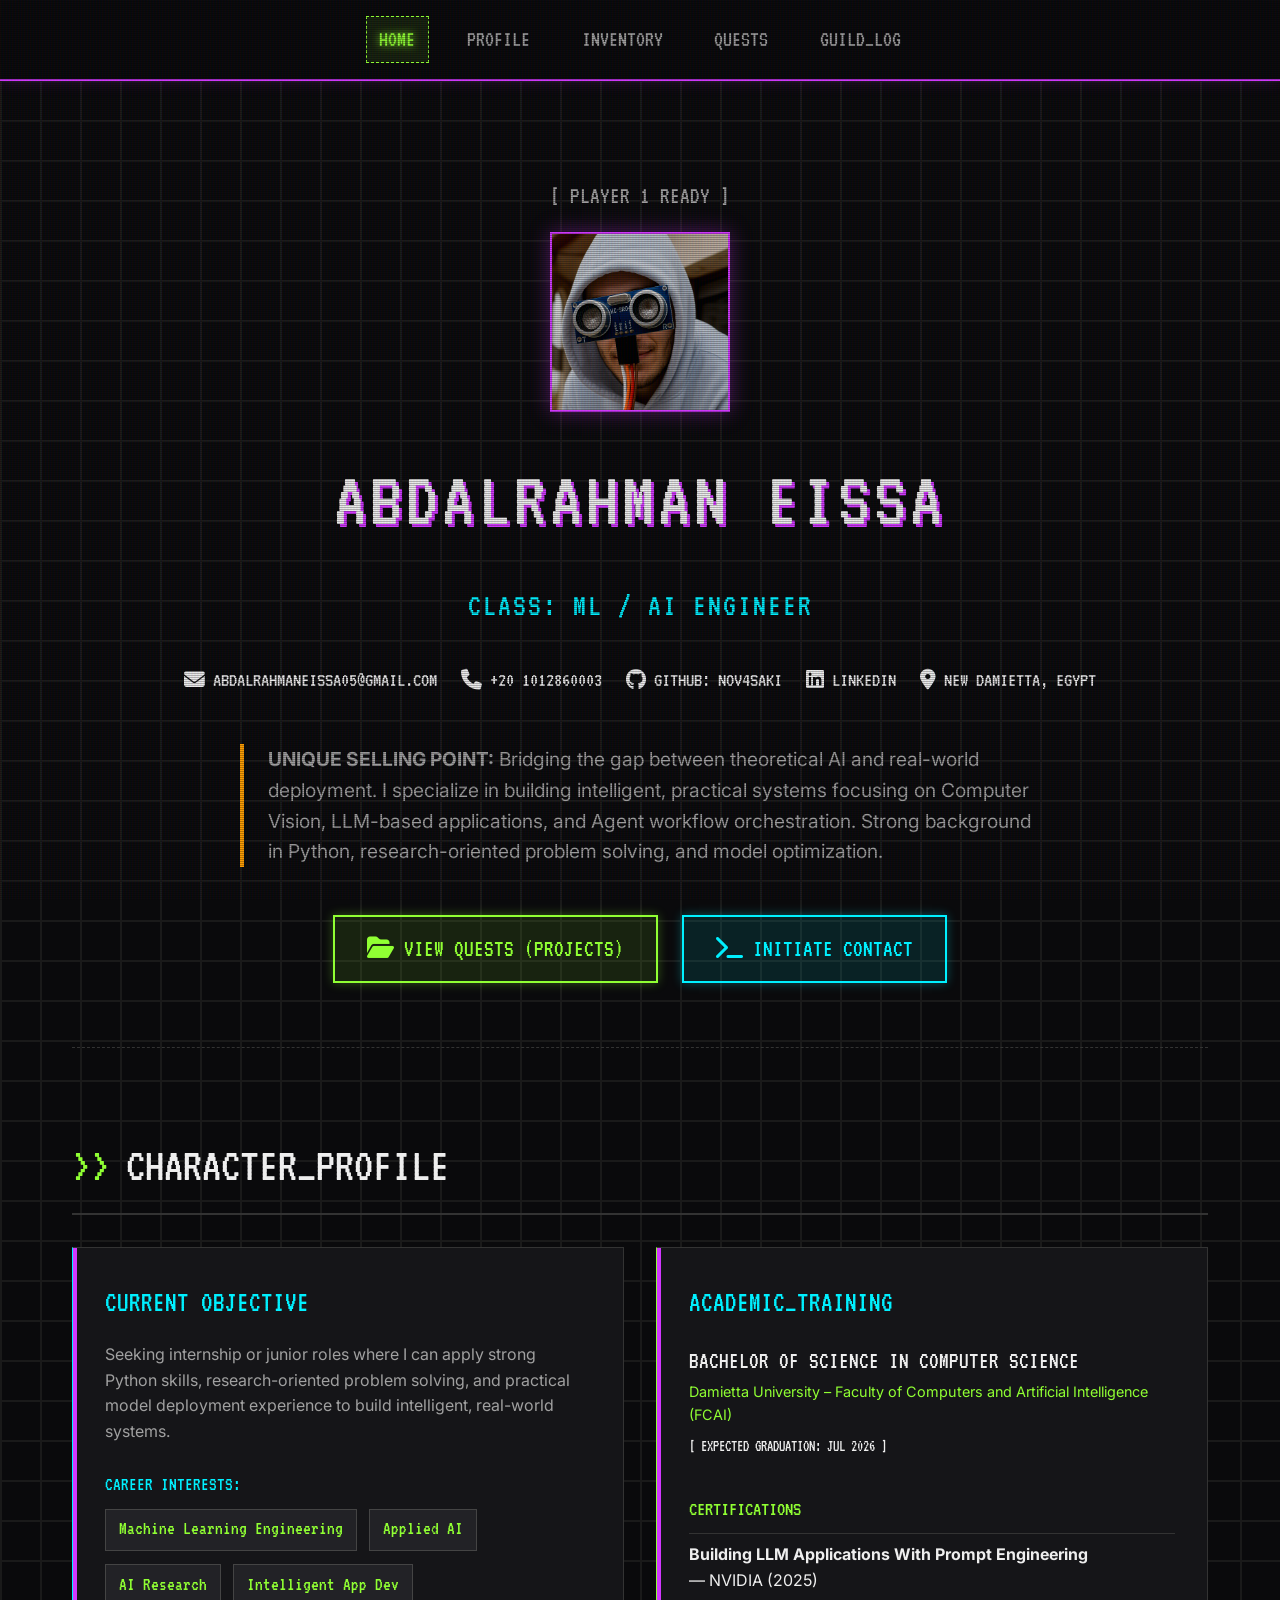
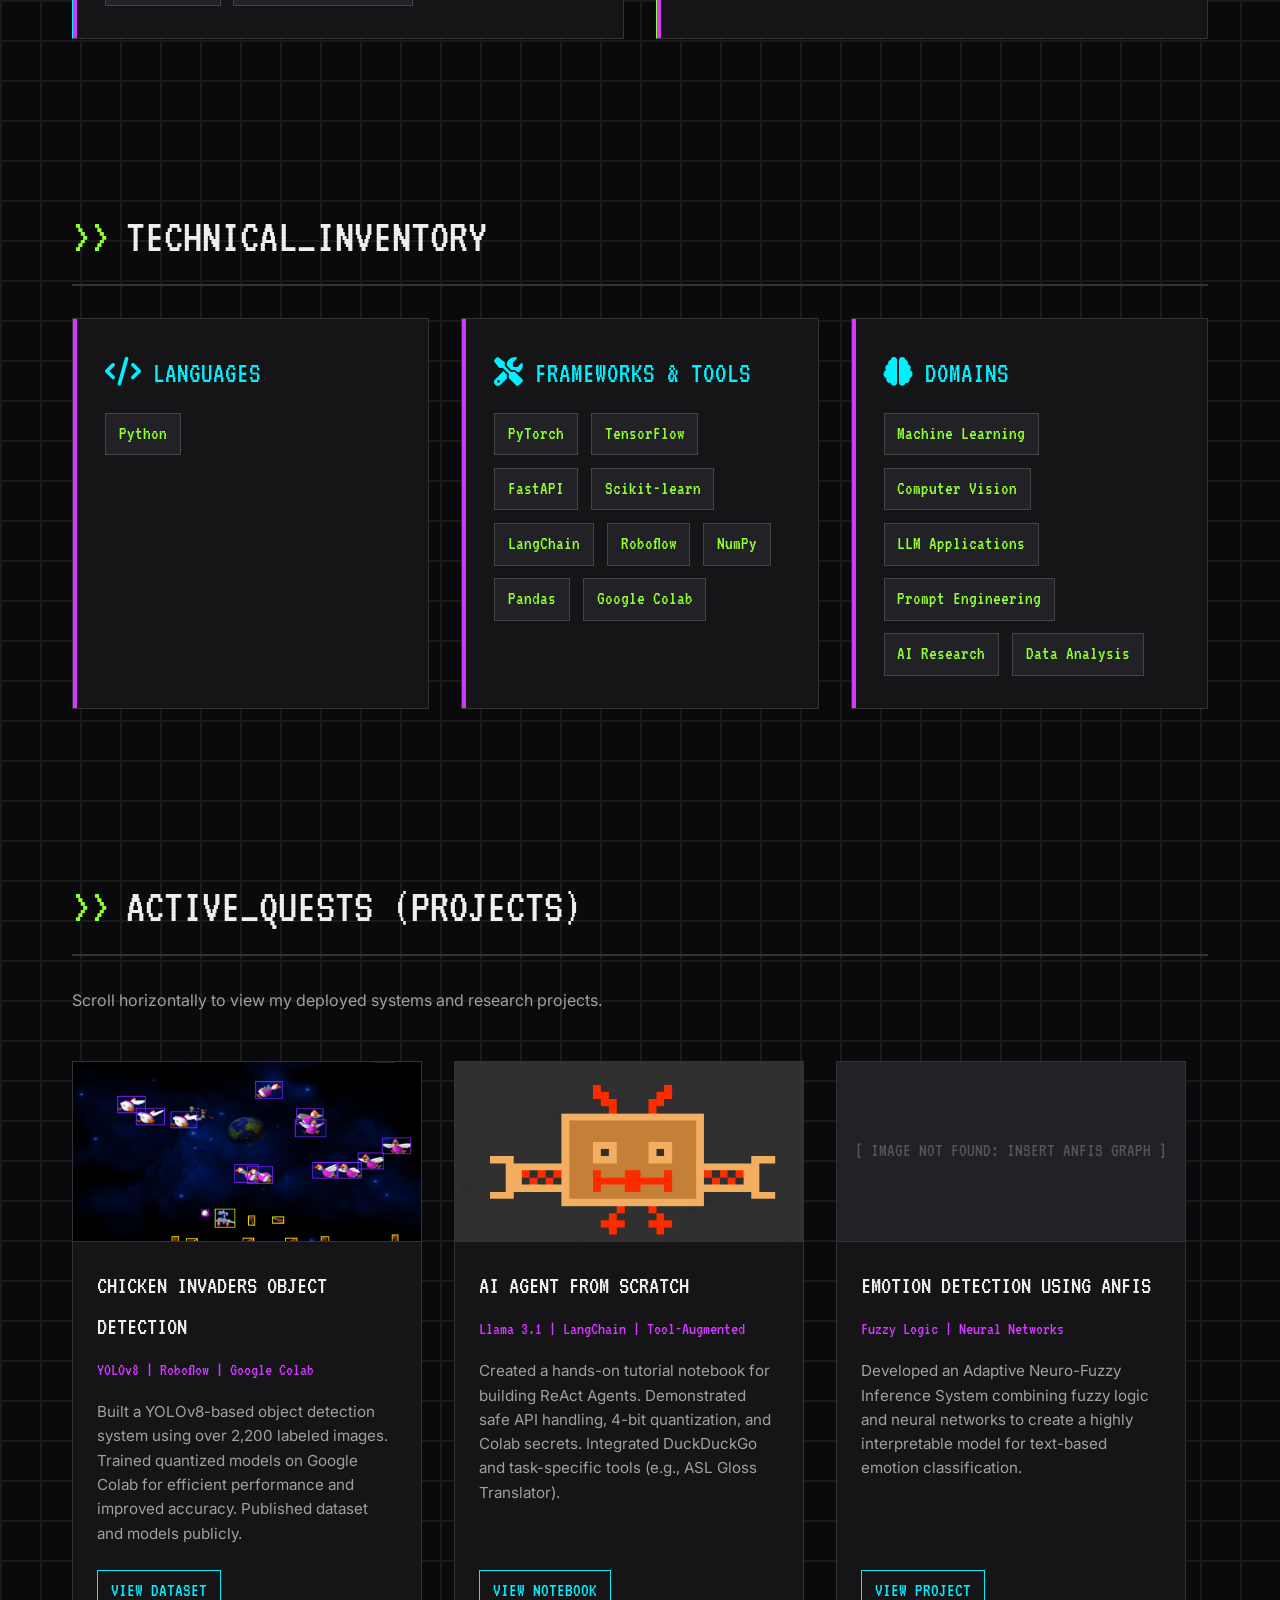
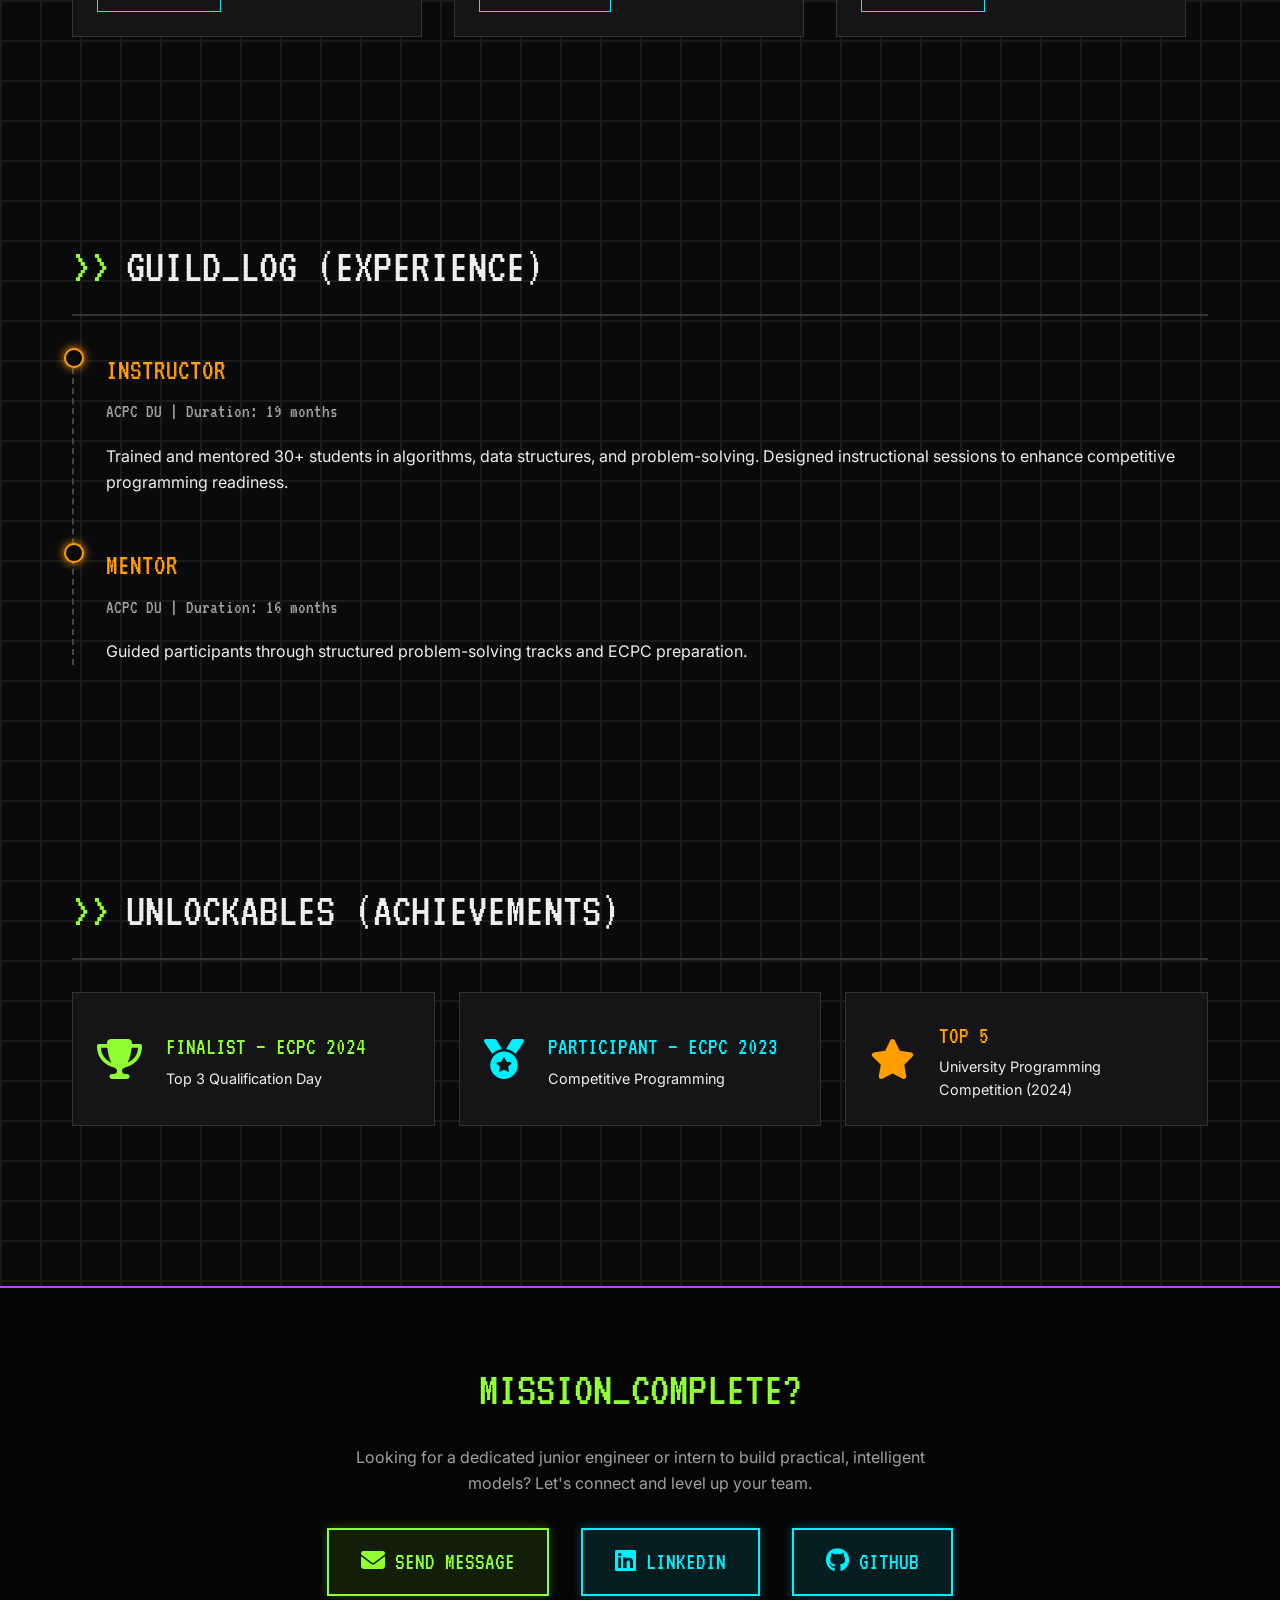
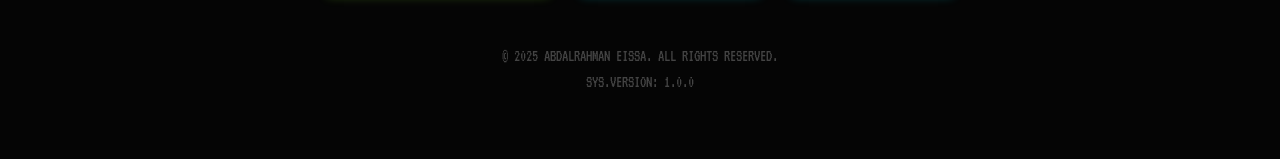
==== index.html @ 0a345dcb "Update index.html" ====
<!DOCTYPE html>
<html lang="en">
<head>
    <meta charset="UTF-8">
    <meta name="viewport" content="width=device-width, initial-scale=1.0">
    <title>Abdalrahman Eissa | AI/ML Portfolio</title>
    
    <!-- Fonts: VT323 for the retro game vibe, Inter for readable body text -->
    <link href="https://fonts.googleapis.com/css2?family=VT323&family=Inter:wght@300;400;600&display=swap" rel="stylesheet">
    <link rel="stylesheet" href="https://cdnjs.cloudflare.com/ajax/libs/font-awesome/6.4.0/css/all.min.css">
    
    <style>
        :root {
            /* Game Theme Colors */
            --bg-color: #0a0a0c;
            --grid-color: #1a1a1a;
            --surface: #151518;
            --surface-light: #222226;
            
            --neon-green: #90FF33;
            --neon-purple: #D238FF;
            --neon-cyan: #00F0FF;
            --neon-orange: #FF9E00;
            --text-main: #EEEEEE;
            --text-muted: #A0A0A0;
            
            --border-glow: 0 0 10px rgba(144, 255, 51, 0.3);
            --border-glow-hover: 0 0 20px rgba(144, 255, 51, 0.6);
            --font-game: 'VT323', monospace;
            --font-body: 'Inter', sans-serif;
        }

        * {
            margin: 0;
            padding: 0;
            box-sizing: border-box;
        }

        body {
            background-color: var(--bg-color);
            background-image:
                linear-gradient(var(--grid-color) 2px, transparent 2px),
                linear-gradient(90deg, var(--grid-color) 2px, transparent 2px);
            background-size: 40px 40px;
            color: var(--text-main);
            font-family: var(--font-body);
            line-height: 1.6;
            overflow-x: hidden;
        }

        /* CRT Scanline overlay */
        body::after {
            content: " ";
            display: block;
            position: fixed;
            top: 0;
            left: 0;
            bottom: 0;
            right: 0;
            background: linear-gradient(rgba(18, 16, 16, 0) 50%, rgba(0, 0, 0, 0.25) 50%), linear-gradient(90deg, rgba(255, 0, 0, 0.06), rgba(0, 255, 0, 0.02), rgba(0, 0, 255, 0.06));
            z-index: 999;
            background-size: 100% 2px, 3px 100%;
            pointer-events: none;
        }

        ::selection {
            background: var(--neon-purple);
            color: #fff;
        }
        
        .pixel-art {
          width: 400px; /* Set this to whatever size you want */
          height: auto;
          
          /* This is the magic line that stops it from blurring! */
          image-rendering: pixelated; 
        }
        
        .container {
            max-width: 1200px;
            margin: 0 auto;
            padding: 2rem;
            position: relative;
            z-index: 10;
        }

        /* Typography */
        h1, h2, h3, h4, .game-font {
            font-family: var(--font-game);
            text-transform: uppercase;
            font-weight: normal;
        }

        .text-green { color: var(--neon-green); }
        .text-purple { color: var(--neon-purple); }
        .text-cyan { color: var(--neon-cyan); }
        .text-orange { color: var(--neon-orange); }

        /* Navigation */
        .nav {
            background: rgba(10, 10, 12, 0.95);
            backdrop-filter: blur(10px);
            padding: 1rem 0;
            position: sticky;
            top: 0;
            z-index: 100;
            border-bottom: 2px solid var(--neon-purple);
            box-shadow: 0 0 15px rgba(210, 56, 255, 0.2);
        }

        .nav-content {
            display: flex;
            justify-content: center;
            flex-wrap: wrap;
            gap: 1.5rem;
            max-width: 1200px;
            margin: 0 auto;
            padding: 0 1rem;
        }

        .nav-link {
            font-family: var(--font-game);
            text-decoration: none;
            color: var(--text-muted);
            font-size: 1.4rem;
            padding: 0.3rem 0.8rem;
            border: 1px solid transparent;
            transition: all 0.3s ease;
        }

        .nav-link:hover, .nav-link.active {
            color: var(--neon-green);
            border: 1px dashed var(--neon-green);
            background: rgba(144, 255, 51, 0.1);
            text-shadow: 0 0 8px var(--neon-green);
        }

        /* Buttons & CTAs */
        .btn-cta {
            display: inline-block;
            font-family: var(--font-game);
            font-size: 1.5rem;
            text-decoration: none;
            padding: 0.8rem 2rem;
            background: rgba(0, 240, 255, 0.1);
            color: var(--neon-cyan);
            border: 2px solid var(--neon-cyan);
            box-shadow: 0 0 10px rgba(0, 240, 255, 0.3);
            transition: all 0.3s ease;
            cursor: pointer;
            text-transform: uppercase;
        }

        .btn-cta:hover {
            background: var(--neon-cyan);
            color: var(--bg-color);
            box-shadow: 0 0 20px var(--neon-cyan);
            transform: translateY(-2px);
        }

        .btn-cta.primary {
            background: rgba(144, 255, 51, 0.1);
            color: var(--neon-green);
            border-color: var(--neon-green);
            box-shadow: 0 0 10px rgba(144, 255, 51, 0.3);
        }

        .btn-cta.primary:hover {
            background: var(--neon-green);
            color: var(--bg-color);
            box-shadow: 0 0 20px var(--neon-green);
        }

        /* Hero Section */
        .hero {
            padding: 4rem 2rem 4rem;
            text-align: center;
            border-bottom: 1px dashed #333;
        }

        /* Avatar Container */
        .hero-avatar {
            width: 180px;
            height: 180px;
            margin: 0 auto 1.5rem;
            border: 2px solid var(--neon-purple);
            box-shadow: 0 0 20px rgba(210, 56, 255, 0.4);
            position: relative;
            background: var(--surface-light);
            display: flex;
            align-items: center;
            justify-content: center;
            overflow: hidden;
        }

        /* Scanning line effect over avatar */
        .hero-avatar::after {
            content: '';
            position: absolute;
            top: -50%; left: 0; right: 0; bottom: 0;
            background: linear-gradient(to bottom, rgba(210,56,255,0) 0%, rgba(210,56,255,0.4) 50%, rgba(210,56,255,0) 100%);
            height: 20%;
            animation: scanline 3s linear infinite;
            z-index: 3;
            pointer-events: none;
        }

        @keyframes scanline {
            0% { top: -20%; }
            100% { top: 120%; }
        }

        /* Put this class on the <img> tag inside the placeholder */
        .hero-avatar img {
            width: 100%;
            height: 140%;
            object-fit: cover;
            position: absolute;
            top: 0; left: 0;
            z-index: 2;
            filter: contrast(1.1) brightness(0.9); /* slight game aesthetic filter */
        }

        .avatar-placeholder {
            font-size: 4rem;
            color: var(--neon-purple);
            animation: pulse-avatar 2s infinite alternate;
            z-index: 1;
        }

        @keyframes pulse-avatar {
            0% { opacity: 0.3; transform: scale(0.95); }
            100% { opacity: 0.8; transform: scale(1.05); }
        }

        .hero-title {
            font-size: 5rem;
            letter-spacing: 4px;
            color: var(--text-main);
            text-shadow: 3px 3px 0px var(--neon-purple);
            margin-bottom: 1rem;
            animation: glitch 3s infinite alternate;
        }

        .hero-subtitle {
            font-size: 2rem;
            color: var(--neon-cyan);
            margin-bottom: 2rem;
            letter-spacing: 2px;
        }

        .hero-usp {
            max-width: 800px;
            margin: 0 auto 3rem;
            font-size: 1.2rem;
            color: var(--text-muted);
            border-left: 4px solid var(--neon-orange);
            padding-left: 1.5rem;
            text-align: left;
        }

        .contact-bar {
            display: flex;
            justify-content: center;
            flex-wrap: wrap;
            gap: 1.5rem;
            margin-bottom: 3rem;
        }

        .contact-link {
            font-family: var(--font-game);
            font-size: 1.3rem;
            color: var(--text-main);
            text-decoration: none;
            display: flex;
            align-items: center;
            gap: 0.5rem;
            transition: 0.3s;
        }

        .contact-link:hover {
            color: var(--neon-green);
            text-shadow: 0 0 8px var(--neon-green);
        }

        /* Sections and Scroll Animation */
        .section {
            padding: 5rem 0;
            opacity: 0;
            transform: translateY(30px);
            transition: all 0.6s ease;
        }

        .section.visible {
            opacity: 1;
            transform: translateY(0);
        }

        .section-header {
            font-size: 3rem;
            margin-bottom: 2rem;
            color: var(--text-main);
            border-bottom: 2px solid #333;
            padding-bottom: 0.5rem;
            display: flex;
            align-items: center;
            gap: 1rem;
        }

        .section-header::before {
            content: ">>";
            color: var(--neon-green);
        }

        /* Skills Grid */
        .skills-grid {
            display: grid;
            grid-template-columns: repeat(auto-fit, minmax(250px, 1fr));
            gap: 2rem;
        }

        .skill-card {
            background: var(--surface);
            border: 1px solid #333;
            padding: 2rem;
            transition: all 0.3s ease;
            position: relative;
            overflow: hidden;
        }

        .skill-card::before {
            content: '';
            position: absolute;
            top: 0; left: 0; width: 4px; height: 100%;
            background: var(--neon-purple);
            transition: 0.3s;
        }

        .skill-card:hover {
            border-color: var(--neon-purple);
            box-shadow: 0 0 15px rgba(210, 56, 255, 0.2);
            transform: translateY(-5px);
        }

        .skill-card:hover::before {
            width: 100%;
            opacity: 0.05;
        }

        .skill-title {
            font-size: 1.8rem;
            color: var(--neon-cyan);
            margin-bottom: 1rem;
        }

        .skill-tags {
            display: flex;
            flex-wrap: wrap;
            gap: 0.8rem;
        }

        .tag {
            font-family: var(--font-game);
            background: var(--surface-light);
            color: var(--neon-green);
            padding: 0.3rem 0.8rem;
            font-size: 1.2rem;
            border: 1px solid #444;
        }

        /* Projects Horizontal Scroll */
        .projects-wrapper {
            display: flex;
            gap: 2rem;
            overflow-x: auto;
            padding: 1rem 0 2rem;
            scroll-behavior: smooth;
            scrollbar-width: thin;
            scrollbar-color: var(--neon-cyan) var(--surface);
        }

        .projects-wrapper::-webkit-scrollbar { height: 8px; }
        .projects-wrapper::-webkit-scrollbar-track { background: var(--surface); }
        .projects-wrapper::-webkit-scrollbar-thumb { background: var(--neon-cyan); border-radius: 4px; }

        .project-card {
            flex: 0 0 350px;
            background: var(--surface);
            border: 1px solid #333;
            display: flex;
            flex-direction: column;
            transition: all 0.3s ease;
        }

        .project-card:hover {
            border-color: var(--neon-cyan);
            box-shadow: 0 0 15px rgba(0, 240, 255, 0.2);
            transform: translateY(-5px);
        }

        .project-image-placeholder {
            width: 100%;
            height: 180px;
            background: var(--surface-light);
            border-bottom: 1px solid #333;
            display: flex;
            align-items: center;
            justify-content: center;
            color: #555;
            font-family: var(--font-game);
            font-size: 1.2rem;
            position: relative;
            overflow: hidden;
        }
        
        .project-image-placeholder img {
            width: 100%;
            height: 100%;
            object-fit: cover;
            position: absolute;
            top: 0; left: 0;
        }

        .project-content {
            padding: 1.5rem;
            flex-grow: 1;
            display: flex;
            flex-direction: column;
        }

        .project-title {
            font-size: 1.6rem;
            color: var(--text-main);
            margin-bottom: 0.5rem;
        }

        .project-tech {
            font-family: var(--font-game);
            color: var(--neon-purple);
            font-size: 1.1rem;
            margin-bottom: 1rem;
        }

        .project-desc {
            font-size: 0.95rem;
            color: var(--text-muted);
            margin-bottom: 1.5rem;
            flex-grow: 1;
        }

        .project-links {
            display: flex;
            gap: 1rem;
            margin-top: auto;
        }

        .link-btn {
            font-family: var(--font-game);
            color: var(--neon-cyan);
            text-decoration: none;
            font-size: 1.2rem;
            border: 1px solid var(--neon-cyan);
            padding: 0.3rem 0.8rem;
            transition: 0.3s;
        }

        .link-btn:hover {
            background: var(--neon-cyan);
            color: var(--bg-color);
        }

        /* Timeline / Experience */
        .timeline {
            position: relative;
            padding-left: 2rem;
            border-left: 2px dashed #444;
        }

        .timeline-item {
            position: relative;
            margin-bottom: 3rem;
        }

        .timeline-item::before {
            content: '';
            position: absolute;
            left: -2.65rem;
            top: 0;
            width: 1rem;
            height: 1rem;
            background: var(--bg-color);
            border: 2px solid var(--neon-orange);
            border-radius: 50%;
            box-shadow: 0 0 10px var(--neon-orange);
        }

        .timeline-role {
            font-size: 1.8rem;
            color: var(--neon-orange);
            margin-bottom: 0.2rem;
        }

        .timeline-meta {
            font-family: var(--font-game);
            color: var(--text-muted);
            font-size: 1.2rem;
            margin-bottom: 1rem;
        }

        /* Achievements Grid */
        .achievements-grid {
            display: grid;
            grid-template-columns: repeat(auto-fit, minmax(280px, 1fr));
            gap: 1.5rem;
        }

        .achievement-card {
            background: var(--surface);
            border: 1px solid #333;
            padding: 1.5rem;
            display: flex;
            align-items: center;
            gap: 1.5rem;
            transition: 0.3s;
        }

        .achievement-card:hover {
            border-color: var(--neon-green);
            transform: scale(1.02);
        }

        .achiev-icon {
            font-size: 2.5rem;
            color: var(--neon-green);
        }

        /* Footer */
        footer {
            background: #050505;
            padding: 4rem 2rem;
            text-align: center;
            border-top: 2px solid var(--neon-purple);
            margin-top: 3rem;
        }

        .footer-ctas {
            display: flex;
            justify-content: center;
            gap: 2rem;
            margin-bottom: 3rem;
            flex-wrap: wrap;
        }

        /* Responsive */
        @media (max-width: 768px) {
            .hero-title { font-size: 3.5rem; }
            .hero-subtitle { font-size: 1.5rem; }
            .section-header { font-size: 2.2rem; }
            .projects-wrapper { padding-bottom: 1rem; }
            .project-card { flex: 0 0 300px; }
            .hero-avatar { width: 150px; height: 150px; }
        }

    </style>
</head>
<body>

    <!-- Sticky Navigation -->
    <nav class="nav">
        <div class="nav-content">
            <a href="#hero" class="nav-link">HOME</a>
            <a href="#about" class="nav-link">PROFILE</a>
            <a href="#skills" class="nav-link">INVENTORY</a>
            <a href="#projects" class="nav-link">QUESTS</a>
            <a href="#experience" class="nav-link">GUILD_LOG</a>
        </div>
    </nav>

    <!-- Main Container -->
    <main class="container">

        <!-- HERO SECTION -->
        <section id="hero" class="hero">
            
            <div class="game-font" style="color: var(--text-muted); font-size: 1.5rem; margin-bottom: 1rem;">
                [ PLAYER 1 READY ]
            </div>

            <!-- PERSONAL IMAGE / AVATAR PLACEHOLDER -->
            <div class="hero-avatar">
                <!-- IMPORTANT: Remove the comment tags below and add your personal image URL -->
                <!-- <img src="URL_TO_YOUR_IMAGE.jpg" alt="Abdalrahman Eissa Avatar"> -->
                
                <!-- This placeholder icon shows if no image is added -->
                <img src="./29e71912-2f09-4bc4-8f96-d08a08584a37.png" alt="Abdalrahman Eissa Avatar">
            </div>

            <h1 class="hero-title">ABDALRAHMAN EISSA</h1>
            <h2 class="hero-subtitle text-cyan">CLASS: ML / AI ENGINEER</h2>
            
            <div class="contact-bar">
                <a href="mailto:abdalrahmaneissa05@gmail.com" class="contact-link">
                    <i class="fas fa-envelope"></i> ABDALRAHMANEISSA05@GMAIL.COM
                </a>
                <a href="tel:+201012860003" class="contact-link">
                    <i class="fas fa-phone"></i> +20 1012860003
                </a>
                <a href="https://github.com/Nov4Saki" target="_blank" class="contact-link">
                    <i class="fab fa-github"></i> GITHUB: NOV4SAKI
                </a>
                <a href="https://linkedin.com/in/abd-alrahman-eissa" target="_blank" class="contact-link">
                    <i class="fab fa-linkedin"></i> LINKEDIN
                </a>
                <span class="contact-link"><i class="fas fa-map-marker-alt"></i> NEW DAMIETTA, EGYPT</span>
            </div>

            <div class="hero-usp">
                <p><strong>UNIQUE SELLING POINT:</strong> Bridging the gap between theoretical AI and real-world deployment. I specialize in building intelligent, practical systems focusing on Computer Vision, LLM-based applications, and Agent workflow orchestration. Strong background in Python, research-oriented problem solving, and model optimization.</p>
            </div>

            <div style="display: flex; justify-content: center; gap: 1.5rem; flex-wrap: wrap;">
                <a href="#projects" class="btn-cta primary"><i class="fas fa-folder-open"></i> VIEW QUESTS (PROJECTS)</a>
                <a href="mailto:abdalrahmaneissa05@gmail.com" class="btn-cta"><i class="fas fa-terminal"></i> INITIATE CONTACT</a>
            </div>
        </section>

        <!-- PROFILE / EDUCATION -->
        <section id="about" class="section">
            <h2 class="section-header">CHARACTER_PROFILE</h2>
            <div style="display: grid; grid-template-columns: repeat(auto-fit, minmax(300px, 1fr)); gap: 2rem;">
                
                <div class="skill-card" style="border-left-color: var(--neon-cyan);">
                    <h3 class="skill-title text-cyan">CURRENT OBJECTIVE</h3>
                    <p style="color: var(--text-muted);">Seeking internship or junior roles where I can apply strong Python skills, research-oriented problem solving, and practical model deployment experience to build intelligent, real-world systems.</p>
                    <br>
                    <h4 class="game-font text-cyan" style="font-size: 1.2rem; margin-bottom: 0.5rem;">CAREER INTERESTS:</h4>
                    <div class="skill-tags">
                        <span class="tag">Machine Learning Engineering</span>
                        <span class="tag">Applied AI</span>
                        <span class="tag">AI Research</span>
                        <span class="tag">Intelligent App Dev</span>
                    </div>
                </div>

                <div class="skill-card" style="border-left-color: var(--neon-green);">
                    <h3 class="skill-title text-green">ACADEMIC_TRAINING</h3>
                    <div style="margin-bottom: 1rem;">
                        <h4 class="game-font" style="font-size: 1.5rem;">BACHELOR OF SCIENCE IN COMPUTER SCIENCE</h4>
                        <p class="text-green" style="font-size: 0.9rem;">Damietta University – Faculty of Computers and Artificial Intelligence (FCAI)</p>
                        <p class="game-font text-muted" style="margin-top: 0.5rem;">[ EXPECTED GRADUATION: JUL 2026 ]</p>
                    </div>
                    <div style="margin-top: 2rem;">
                        <h4 class="game-font text-green" style="font-size: 1.3rem; border-bottom: 1px solid #333; padding-bottom: 0.5rem;">CERTIFICATIONS</h4>
                        <p style="margin-top: 0.5rem;"><strong>Building LLM Applications With Prompt Engineering</strong> <br> <span class="text-muted">— NVIDIA (2025)</span></p>
                    </div>
                </div>

            </div>
        </section>

        <!-- SKILLS / INVENTORY -->
        <section id="skills" class="section">
            <h2 class="section-header">TECHNICAL_INVENTORY</h2>
            <div class="skills-grid">
                
                <div class="skill-card">
                    <h3 class="skill-title"><i class="fas fa-code"></i> LANGUAGES</h3>
                    <div class="skill-tags">
                        <span class="tag">Python</span>
                    </div>
                </div>

                <div class="skill-card">
                    <h3 class="skill-title"><i class="fas fa-tools"></i> FRAMEWORKS & TOOLS</h3>
                    <div class="skill-tags">
                        <span class="tag">PyTorch</span>
                        <span class="tag">TensorFlow</span>
                        <span class="tag">FastAPI</span>
                        <span class="tag">Scikit-learn</span>
                        <span class="tag">LangChain</span>
                        <span class="tag">Roboflow</span>
                        <span class="tag">NumPy</span>
                        <span class="tag">Pandas</span>
                        <span class="tag">Google Colab</span>
                    </div>
                </div>

                <div class="skill-card">
                    <h3 class="skill-title"><i class="fas fa-brain"></i> DOMAINS</h3>
                    <div class="skill-tags">
                        <span class="tag">Machine Learning</span>
                        <span class="tag">Computer Vision</span>
                        <span class="tag">LLM Applications</span>
                        <span class="tag">Prompt Engineering</span>
                        <span class="tag">AI Research</span>
                        <span class="tag">Data Analysis</span>
                    </div>
                </div>

            </div>
        </section>

        <!-- PROJECTS / QUESTS -->
        <section id="projects" class="section">
            <h2 class="section-header">ACTIVE_QUESTS (PROJECTS)</h2>
            <p style="color: var(--text-muted); margin-bottom: 2rem;">Scroll horizontally to view my deployed systems and research projects.</p>
            
            <div class="projects-wrapper">
                
                <!-- Project 1 -->
                <div class="project-card">
                    <div class="project-image-placeholder">
                        <!-- REPLACE SRC WITH YOUR IMAGE URL -->
                        <!-- <img src="your-image-url.jpg" alt="Chicken Invaders Object Detection"> -->
                        <img src="./Chicken-invaders.png" alt="Chicken Invaders Object Detection">
                    </div>
                    <div class="project-content">
                        <h3 class="project-title game-font">Chicken Invaders Object Detection</h3>
                        <div class="project-tech">YOLOv8 | Roboflow | Google Colab</div>
                        <p class="project-desc">Built a YOLOv8-based object detection system using over 2,200 labeled images. Trained quantized models on Google Colab for efficient performance and improved accuracy. Published dataset and models publicly.</p>
                        <div class="project-links">
                            <a href="https://app.roboflow.com/chicken-invaders-labeling/chicken-invasion-detection" target="_blank" class="link-btn">VIEW DATASET</a>
                        </div>
                    </div>
                </div>

                <!-- Project 2 -->
                <div class="project-card">
                    <div class="project-image-placeholder">
                        <!-- REPLACE SRC WITH YOUR IMAGE URL -->
                        <!-- <img src="your-image-url.jpg" alt="AI Agent from Scratch"> -->
                        <img src="./chicken_assistant.png"  alt="AI Agent from Scratch">
                    </div>
                    <div class="project-content">
                        <h3 class="project-title game-font">AI Agent from Scratch</h3>
                        <div class="project-tech">Llama 3.1 | LangChain | Tool-Augmented</div>
                        <p class="project-desc">Created a hands-on tutorial notebook for building ReAct Agents. Demonstrated safe API handling, 4-bit quantization, and Colab secrets. Integrated DuckDuckGo and task-specific tools (e.g., ASL Gloss Translator).</p>
                        <div class="project-links">
                            <a href="https://colab.research.google.com/drive/1qTTPRWybfoN1lU9_U35tQP5B2lBgAMJT?usp=sharing" target="_blank" class="link-btn">VIEW NOTEBOOK</a>
                        </div>
                    </div>
                </div>

                <!-- Project 3 -->
                <div class="project-card">
                    <div class="project-image-placeholder">
                        <!-- REPLACE SRC WITH YOUR IMAGE URL -->
                        <!-- <img src="your-image-url.jpg" alt="Emotion Detection ANFIS"> -->
                        [ IMAGE NOT FOUND: INSERT ANFIS GRAPH ]
                    </div>
                    <div class="project-content">
                        <h3 class="project-title game-font">Emotion Detection using ANFIS</h3>
                        <div class="project-tech">Fuzzy Logic | Neural Networks</div>
                        <p class="project-desc">Developed an Adaptive Neuro-Fuzzy Inference System combining fuzzy logic and neural networks to create a highly interpretable model for text-based emotion classification.</p>
                        <div class="project-links">
                            <a href="https://colab.research.google.com/drive/1G8EnFBmLXAJz-m7pX_UKDiKAi9mp-SN0?usp=sharing" class="link-btn">VIEW PROJECT</a>
                        </div>
                    </div>
                </div>

                <!-- Project 4 -->
                <div class="project-card">
                    <div class="project-image-placeholder">
                        <!-- REPLACE SRC WITH YOUR IMAGE URL -->
                        <!-- <img src="your-image-url.jpg" alt="Earthquake Significance Analysis"> -->
                        [ Project Not Out Yet ]
                    </div>
                    <div class="project-content">
                        <h3 class="project-title game-font">Earthquake Significance Analysis</h3>
                        <div class="project-tech">Scikit-learn | Pandas | Kaggle</div>
                        <p class="project-desc">Performed data analysis and predictive modeling on Kaggle datasets to identify key seismic patterns and accurately predict earthquake significance.</p>
                        <div class="project-links">
                            <a href="#" target="_blank" class="link-btn">VIEW ON KAGGLE</a>
                        </div>
                    </div>
                </div>

            </div>
        </section>

        <!-- EXPERIENCE -->
        <section id="experience" class="section">
            <h2 class="section-header">GUILD_LOG (EXPERIENCE)</h2>
            <div class="timeline">
                
                <div class="timeline-item">
                    <h3 class="timeline-role game-font">Instructor</h3>
                    <div class="timeline-meta">ACPC DU | Duration: 19 months</div>
                    <p>Trained and mentored 30+ students in algorithms, data structures, and problem-solving. Designed instructional sessions to enhance competitive programming readiness.</p>
                </div>

                <div class="timeline-item">
                    <h3 class="timeline-role game-font">Mentor</h3>
                    <div class="timeline-meta">ACPC DU | Duration: 16 months</div>
                    <p>Guided participants through structured problem-solving tracks and ECPC preparation.</p>
                </div>

            </div>
        </section>

        <!-- ACHIEVEMENTS -->
        <section id="achievements" class="section">
            <h2 class="section-header">UNLOCKABLES (ACHIEVEMENTS)</h2>
            <div class="achievements-grid">
                
                <div class="achievement-card">
                    <i class="fas fa-trophy achiev-icon"></i>
                    <div>
                        <h4 class="game-font text-green" style="font-size: 1.5rem;">FINALIST — ECPC 2024</h4>
                        <p class="text-muted" style="font-size: 0.9rem;">Top 3 Qualification Day</p>
                    </div>
                </div>

                <div class="achievement-card">
                    <i class="fas fa-medal achiev-icon" style="color: var(--neon-cyan);"></i>
                    <div>
                        <h4 class="game-font text-cyan" style="font-size: 1.5rem;">PARTICIPANT — ECPC 2023</h4>
                        <p class="text-muted" style="font-size: 0.9rem;">Competitive Programming</p>
                    </div>
                </div>

                <div class="achievement-card">
                    <i class="fas fa-star achiev-icon" style="color: var(--neon-orange);"></i>
                    <div>
                        <h4 class="game-font text-orange" style="font-size: 1.5rem;">TOP 5</h4>
                        <p class="text-muted" style="font-size: 0.9rem;">University Programming Competition (2024)</p>
                    </div>
                </div>

            </div>
        </section>

    </main>

    <!-- FOOTER / FINAL CTA -->
    <footer>
        <h2 class="game-font text-green" style="font-size: 3rem; margin-bottom: 1rem;">MISSION_COMPLETE?</h2>
        <p style="color: var(--text-muted); margin-bottom: 2rem; max-width: 600px; margin-left: auto; margin-right: auto;">
            Looking for a dedicated junior engineer or intern to build practical, intelligent models? Let's connect and level up your team.
        </p>
        
        <div class="footer-ctas">
            <a href="mailto:abdalrahmaneissa05@gmail.com" class="btn-cta primary"><i class="fas fa-envelope"></i> SEND MESSAGE</a>
            <a href="https://linkedin.com/in/abd-alrahman-eissa" target="_blank" class="btn-cta"><i class="fab fa-linkedin"></i> LINKEDIN</a>
            <a href="https://github.com/Nov4Saki" target="_blank" class="btn-cta"><i class="fab fa-github"></i> GITHUB</a>
        </div>
        
        <div class="game-font" style="color: #444; margin-top: 3rem;">
            © 2025 ABDALRAHMAN EISSA. ALL RIGHTS RESERVED. <br>
            SYS.VERSION: 1.0.0
        </div>
    </footer>

    <!-- JavaScript for Interactions -->
    <script>
        document.addEventListener('DOMContentLoaded', () => {
            
            // 1. Scroll Animations (Intersection Observer)
            const sections = document.querySelectorAll('.section');
            const observerOptions = {
                threshold: 0.15,
                rootMargin: '0px 0px -50px 0px'
            };

            const observer = new IntersectionObserver((entries) => {
                entries.forEach(entry => {
                    if (entry.isIntersecting) {
                        entry.target.classList.add('visible');
                    }
                });
            }, observerOptions);

            sections.forEach(section => {
                observer.observe(section);
            });

            // 2. Active Nav Link Updates
            const navLinks = document.querySelectorAll('.nav-link');
            const sectionIds = ['hero', 'about', 'skills', 'projects', 'experience'];

            window.addEventListener('scroll', () => {
                let current = '';
                
                // Determine current section
                sectionIds.forEach(id => {
                    const section = document.getElementById(id);
                    if (section) {
                        const sectionTop = section.offsetTop - 100;
                        if (window.scrollY >= sectionTop) {
                            current = id;
                        }
                    }
                });

                // Apply active class
                navLinks.forEach(link => {
                    link.classList.remove('active');
                    if (link.getAttribute('href') === `#${current}`) {
                        link.classList.add('active');
                    }
                });
            });

            // Smooth Scroll Override for Nav Links
            navLinks.forEach(link => {
                link.addEventListener('click', (e) => {
                    const href = link.getAttribute('href');
                    if (href.startsWith('#')) {
                        e.preventDefault();
                        const target = document.querySelector(href);
                        if (target) {
                            target.scrollIntoView({
                                behavior: 'smooth',
                                block: 'start'
                            });
                        }
                    }
                });
            });

            // Console Easter Egg
            console.log("%c[ SYSTEM ONLINE ]", "color: #90FF33; font-family: monospace; font-size: 20px; font-weight: bold;");
            console.log("%cWelcome to Novasaki OS. Player profile loaded successfully.", "color: #00F0FF; font-family: monospace; font-size: 14px;");
        });
    </script>
</body>
</html>
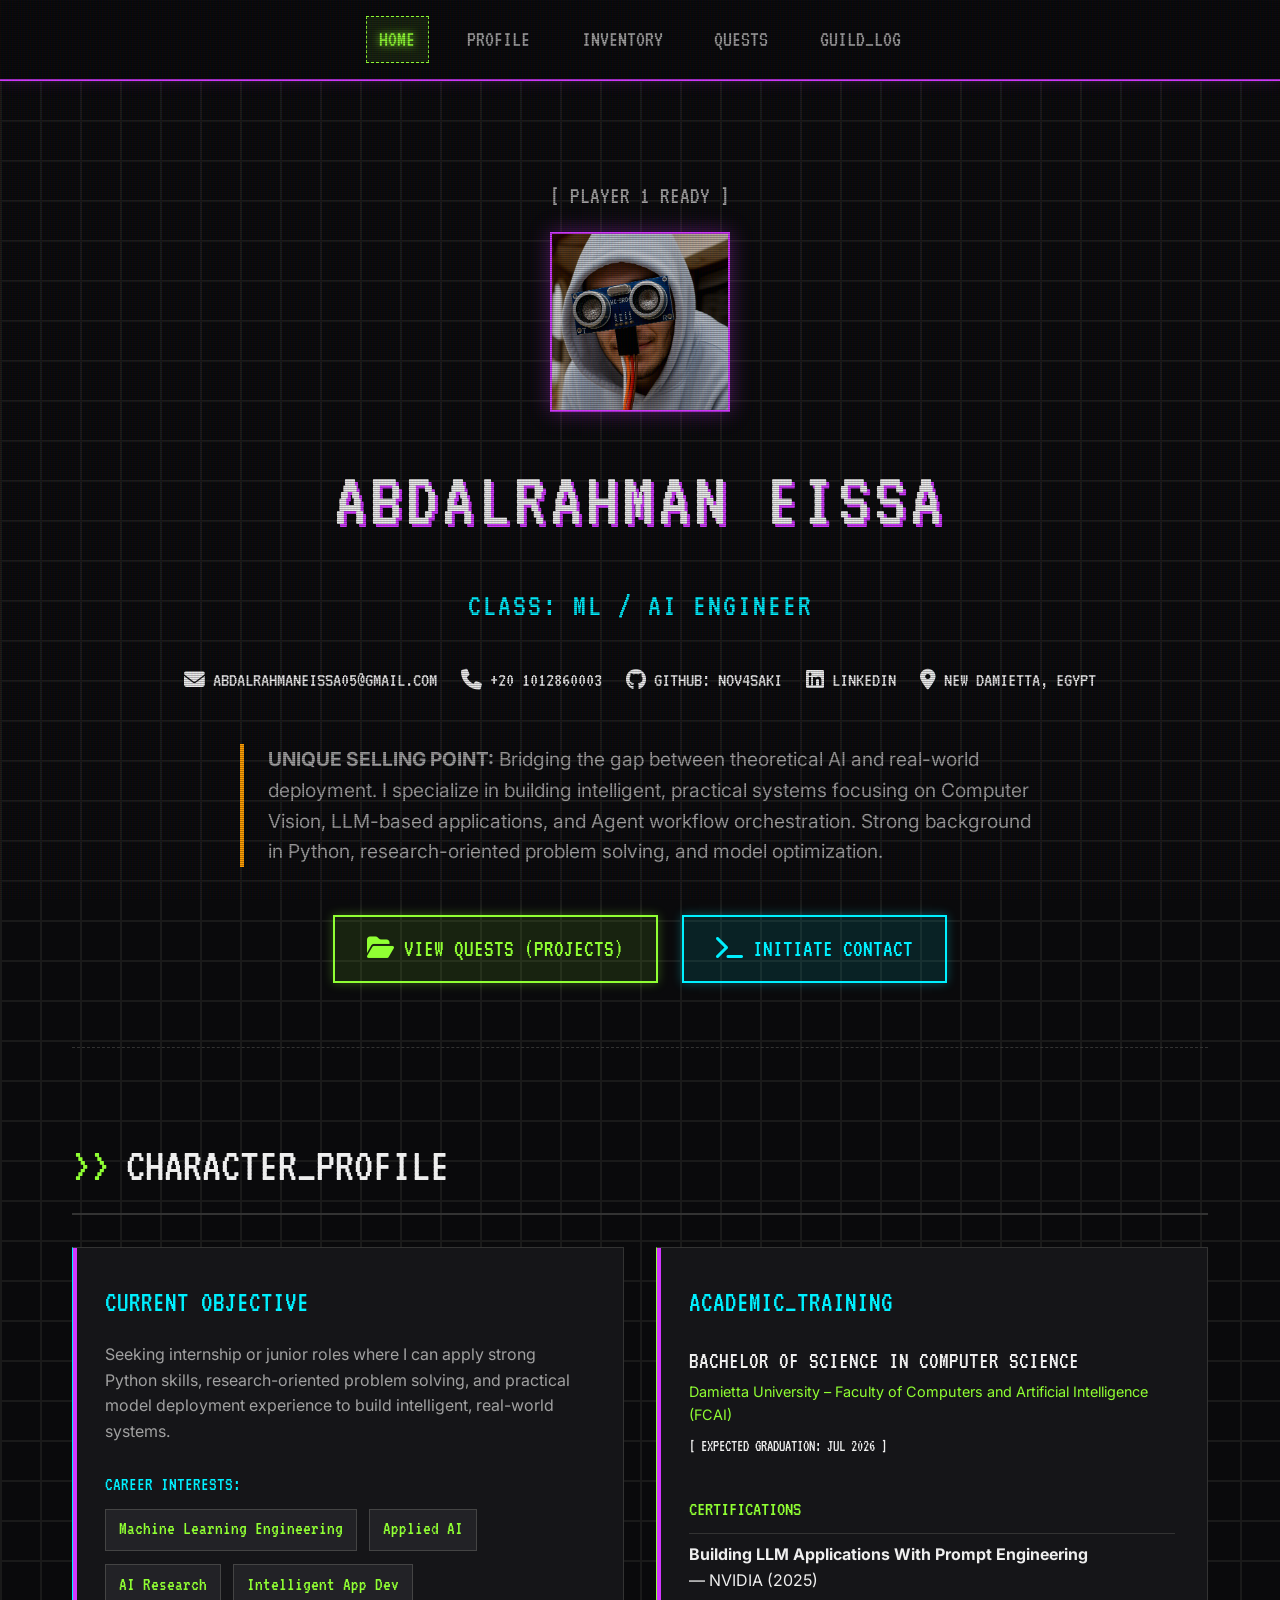
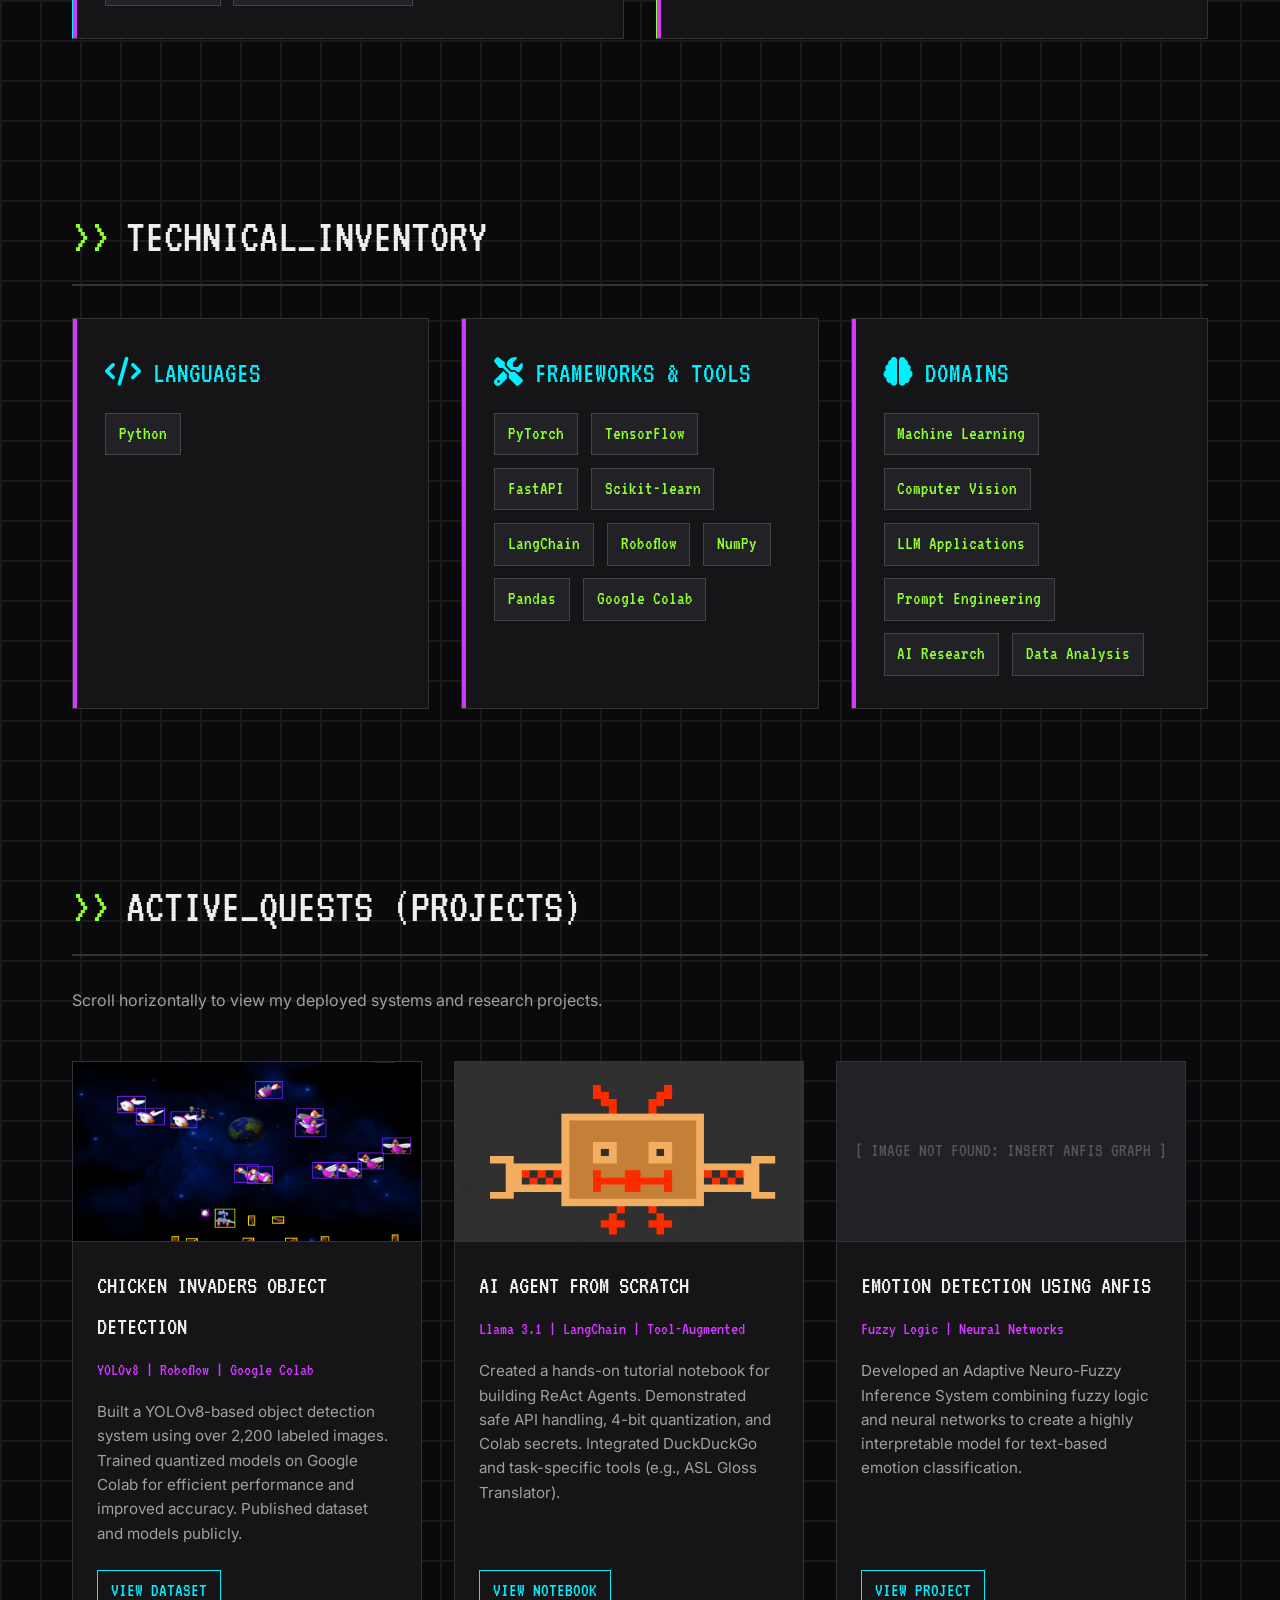
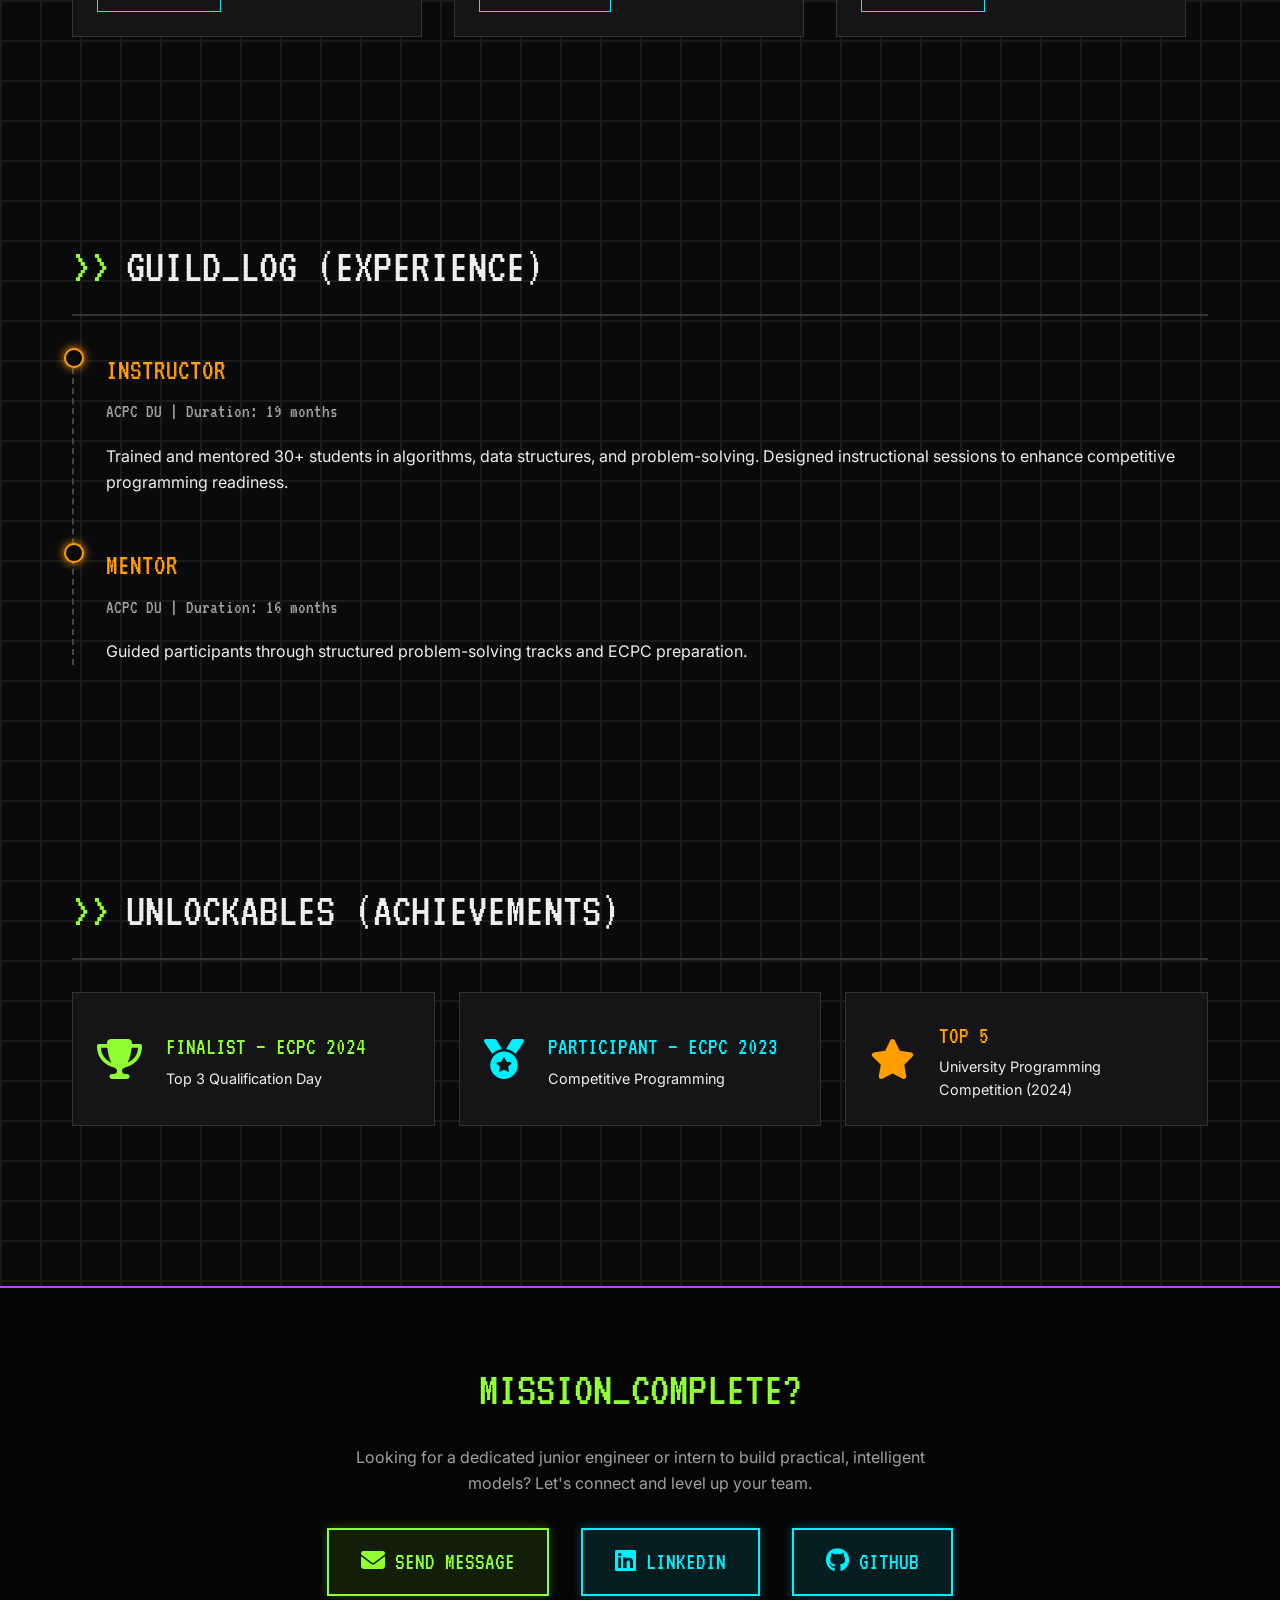
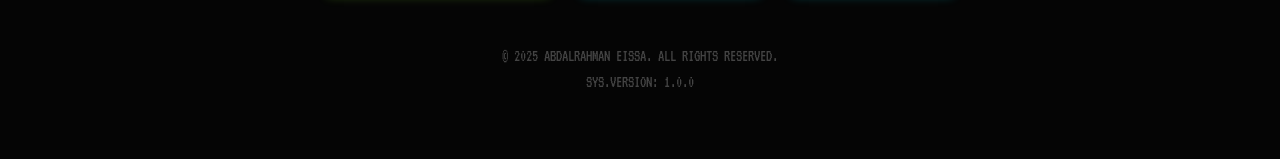
==== commit 2a4de864: "Update index.html" ====
--- a/index.html
+++ b/index.html
@@ -213,7 +213,7 @@
         /* Put this class on the <img> tag inside the placeholder */
         .hero-avatar img {
             width: 100%;
-            height: 140%;
+            height: 130%;
             object-fit: cover;
             position: absolute;
             top: 0; left: 0;
@@ -933,3 +933,4 @@
 
 
 
+
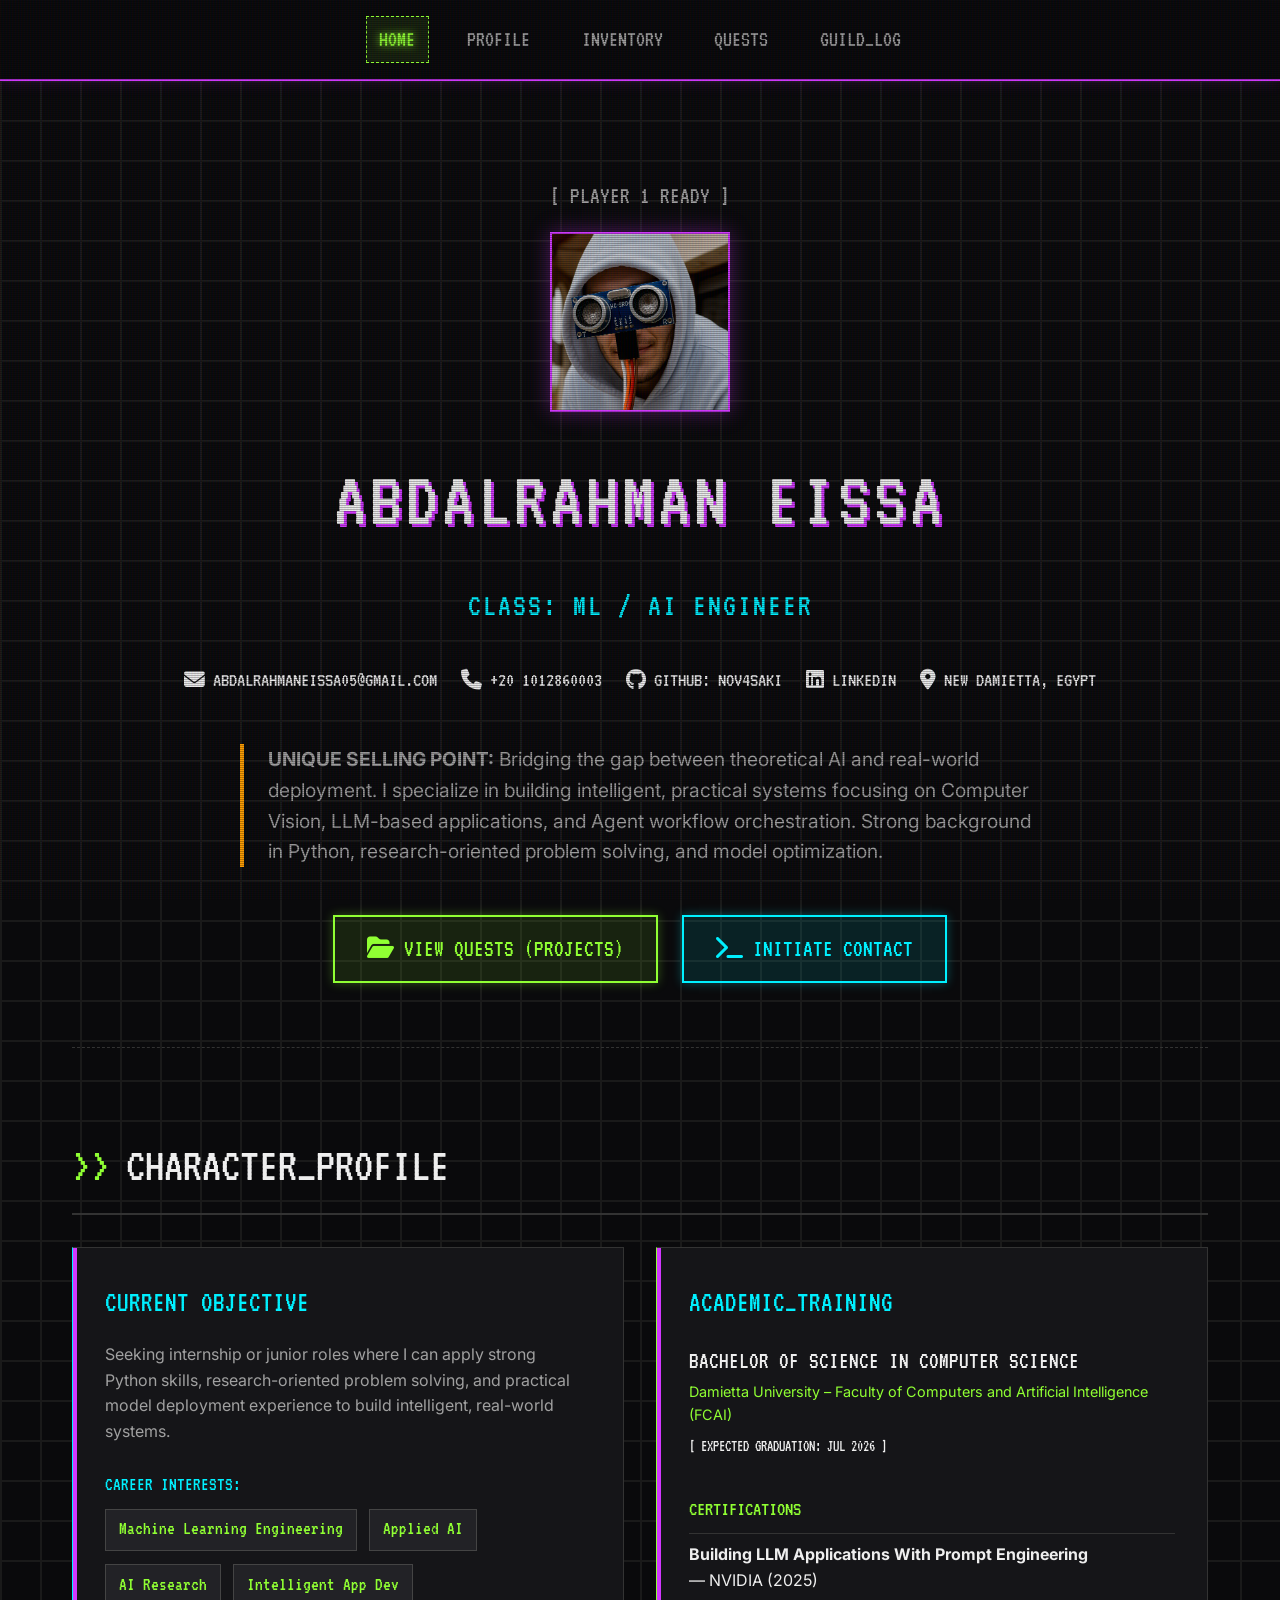
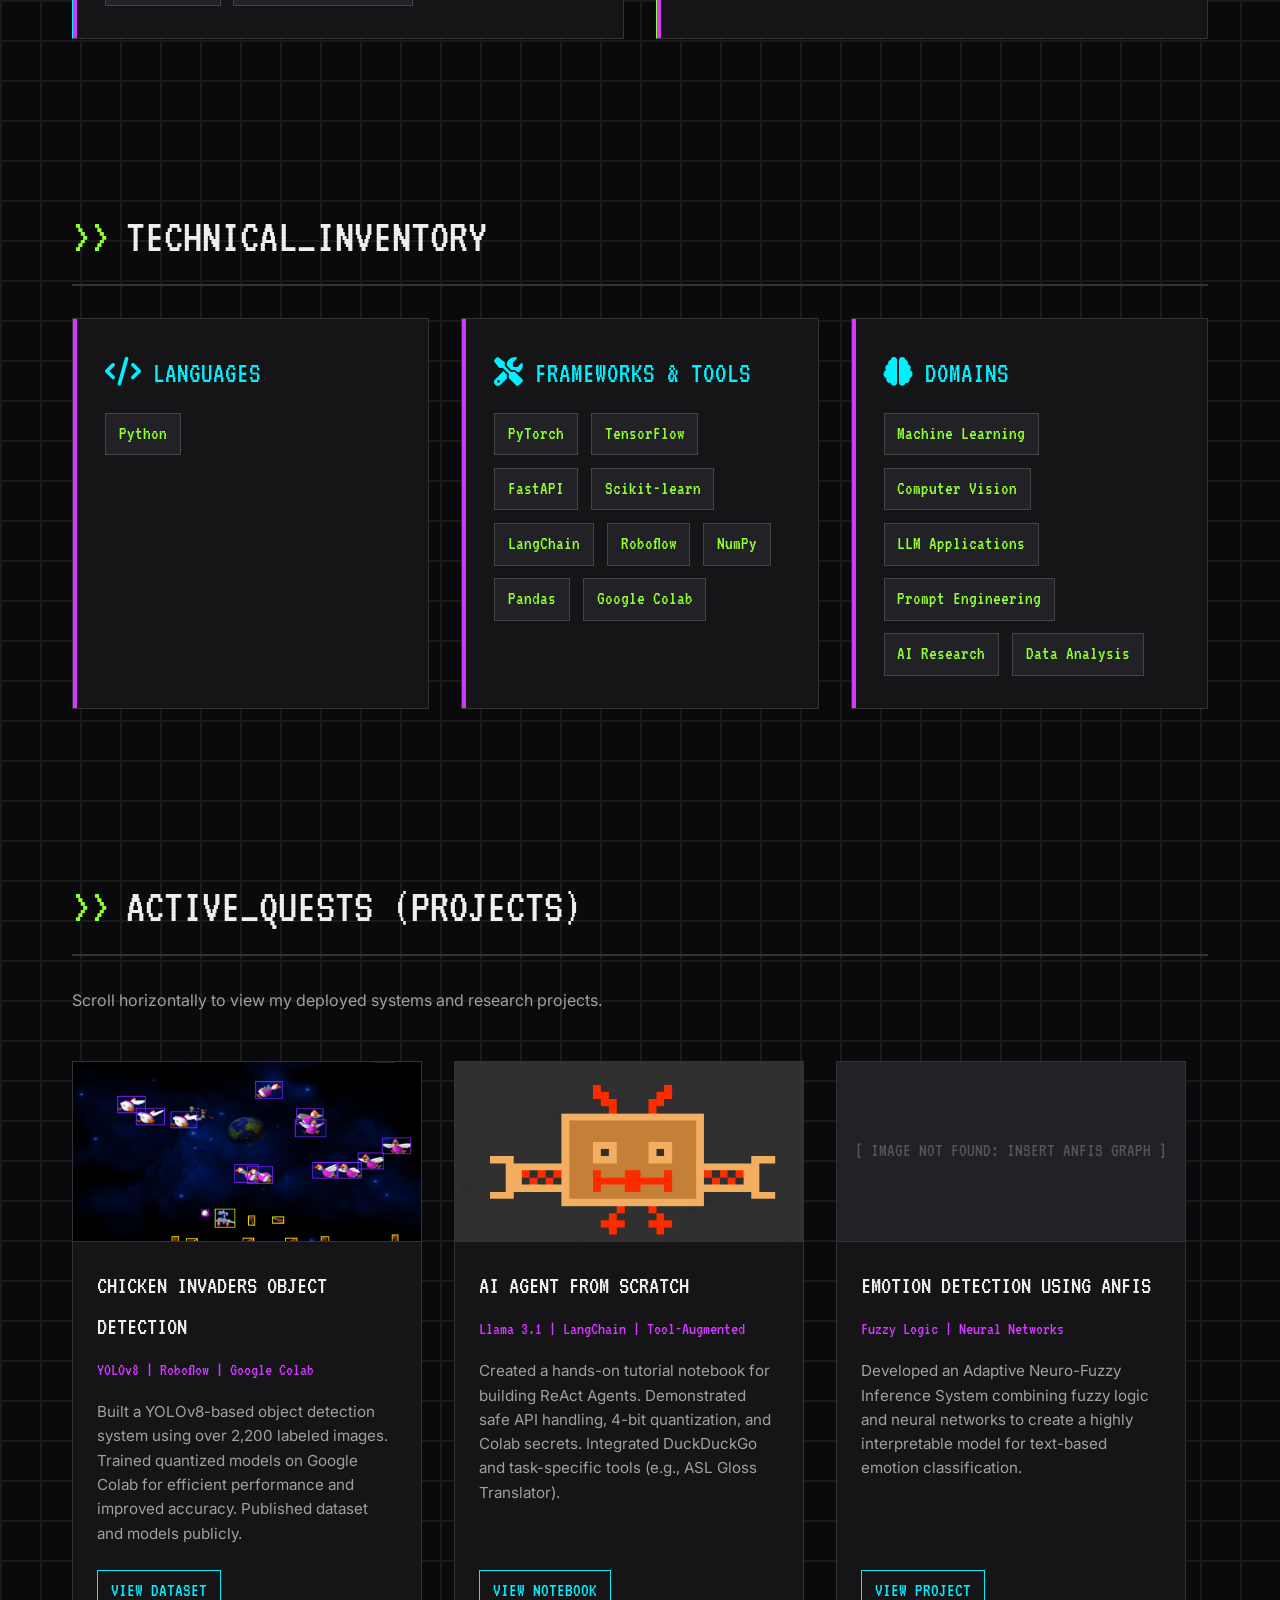
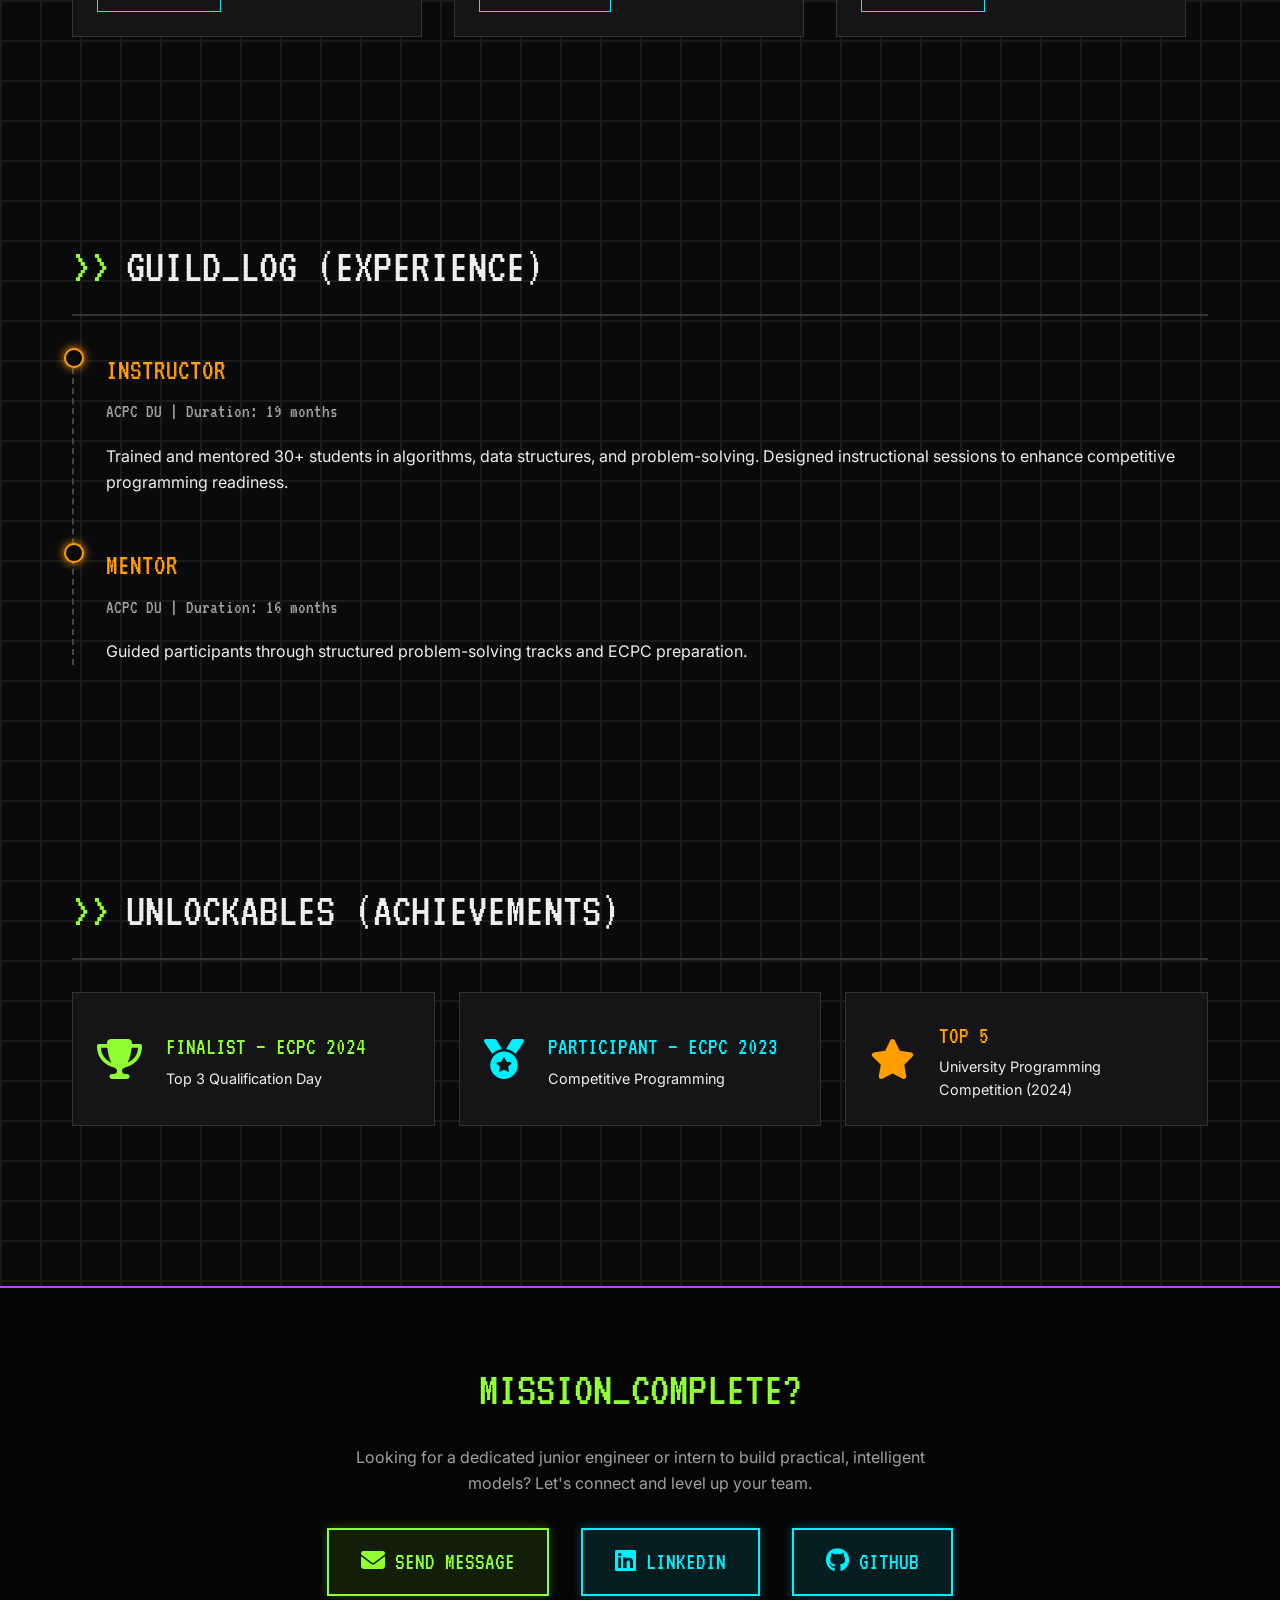
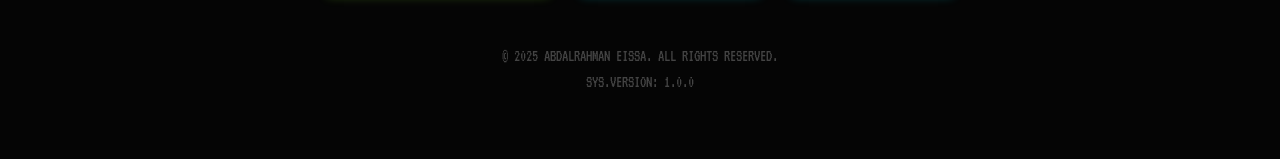
==== commit 8a6adb10: "Update index.html" ====
--- a/index.html
+++ b/index.html
@@ -213,7 +213,7 @@
         /* Put this class on the <img> tag inside the placeholder */
         .hero-avatar img {
             width: 100%;
-            height: 130%;
+            height: 134%;
             object-fit: cover;
             position: absolute;
             top: 0; left: 0;
@@ -934,3 +934,4 @@
 
 
 
+
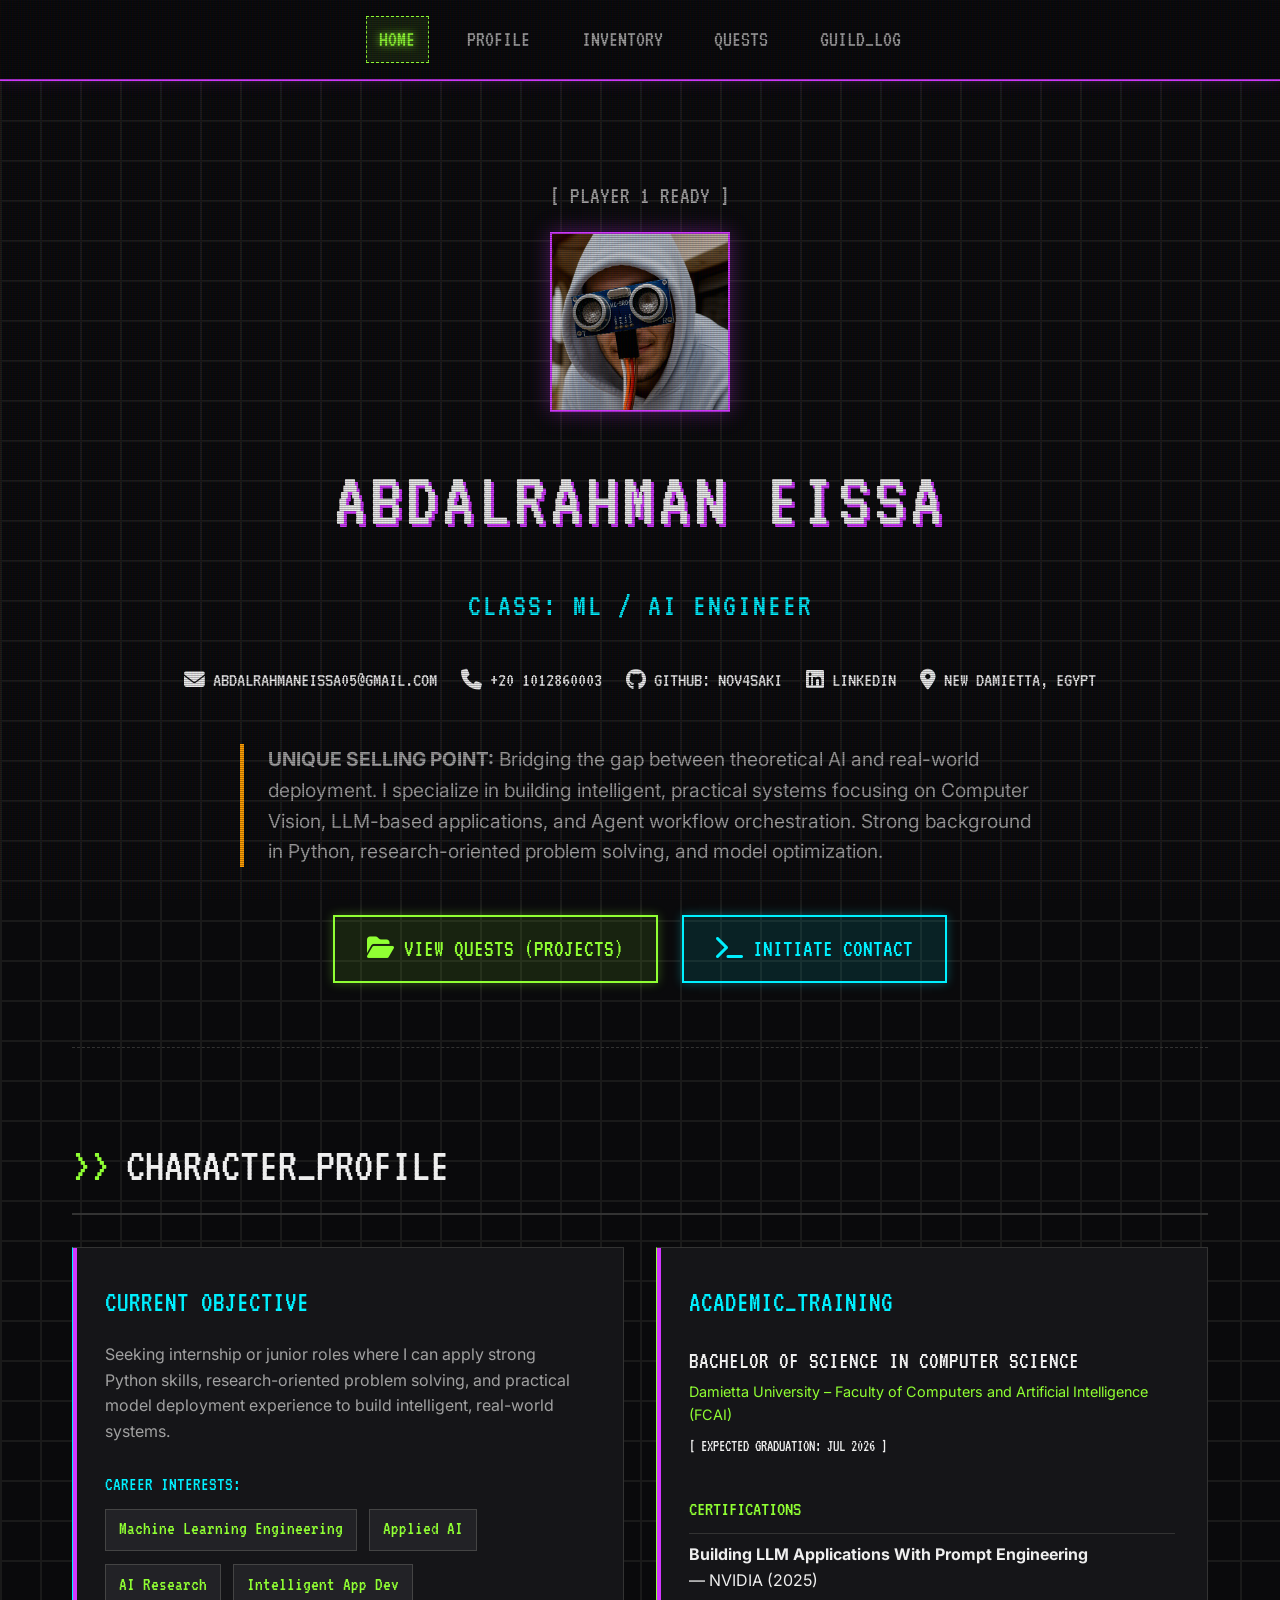
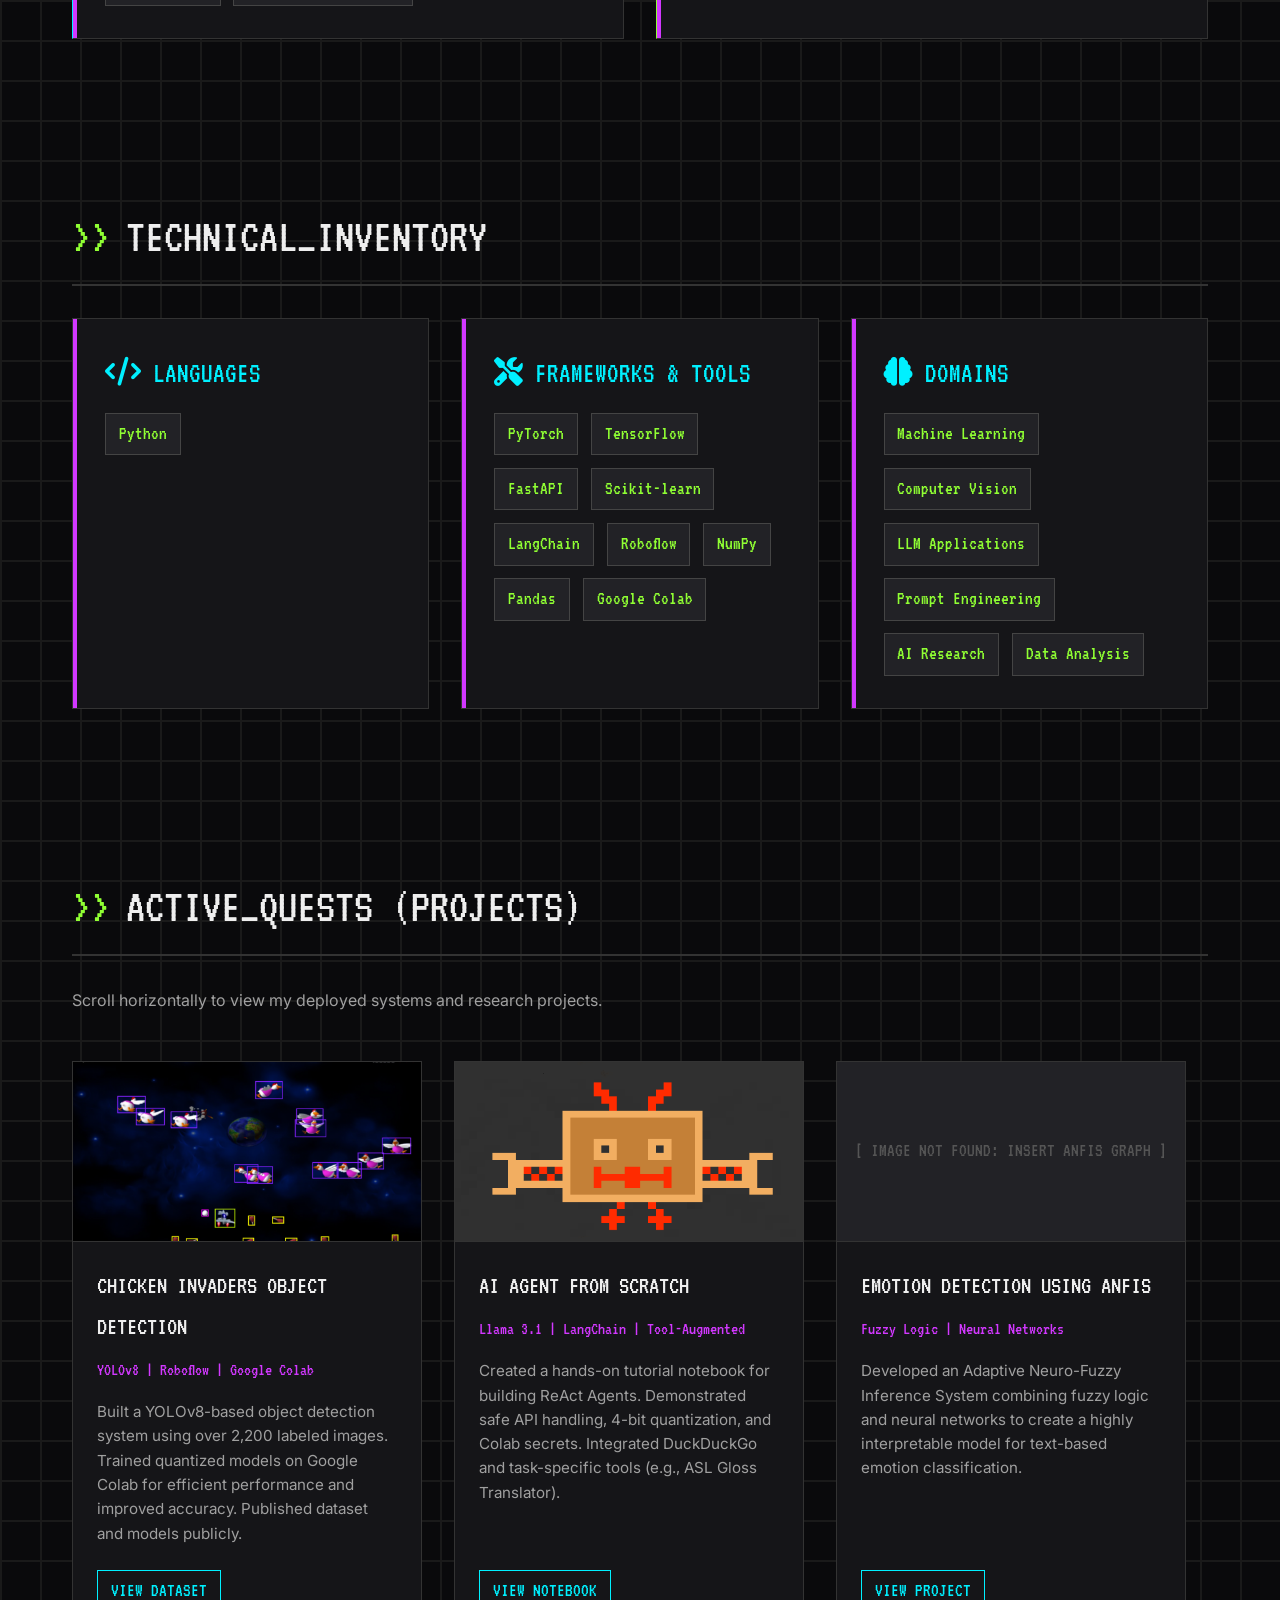
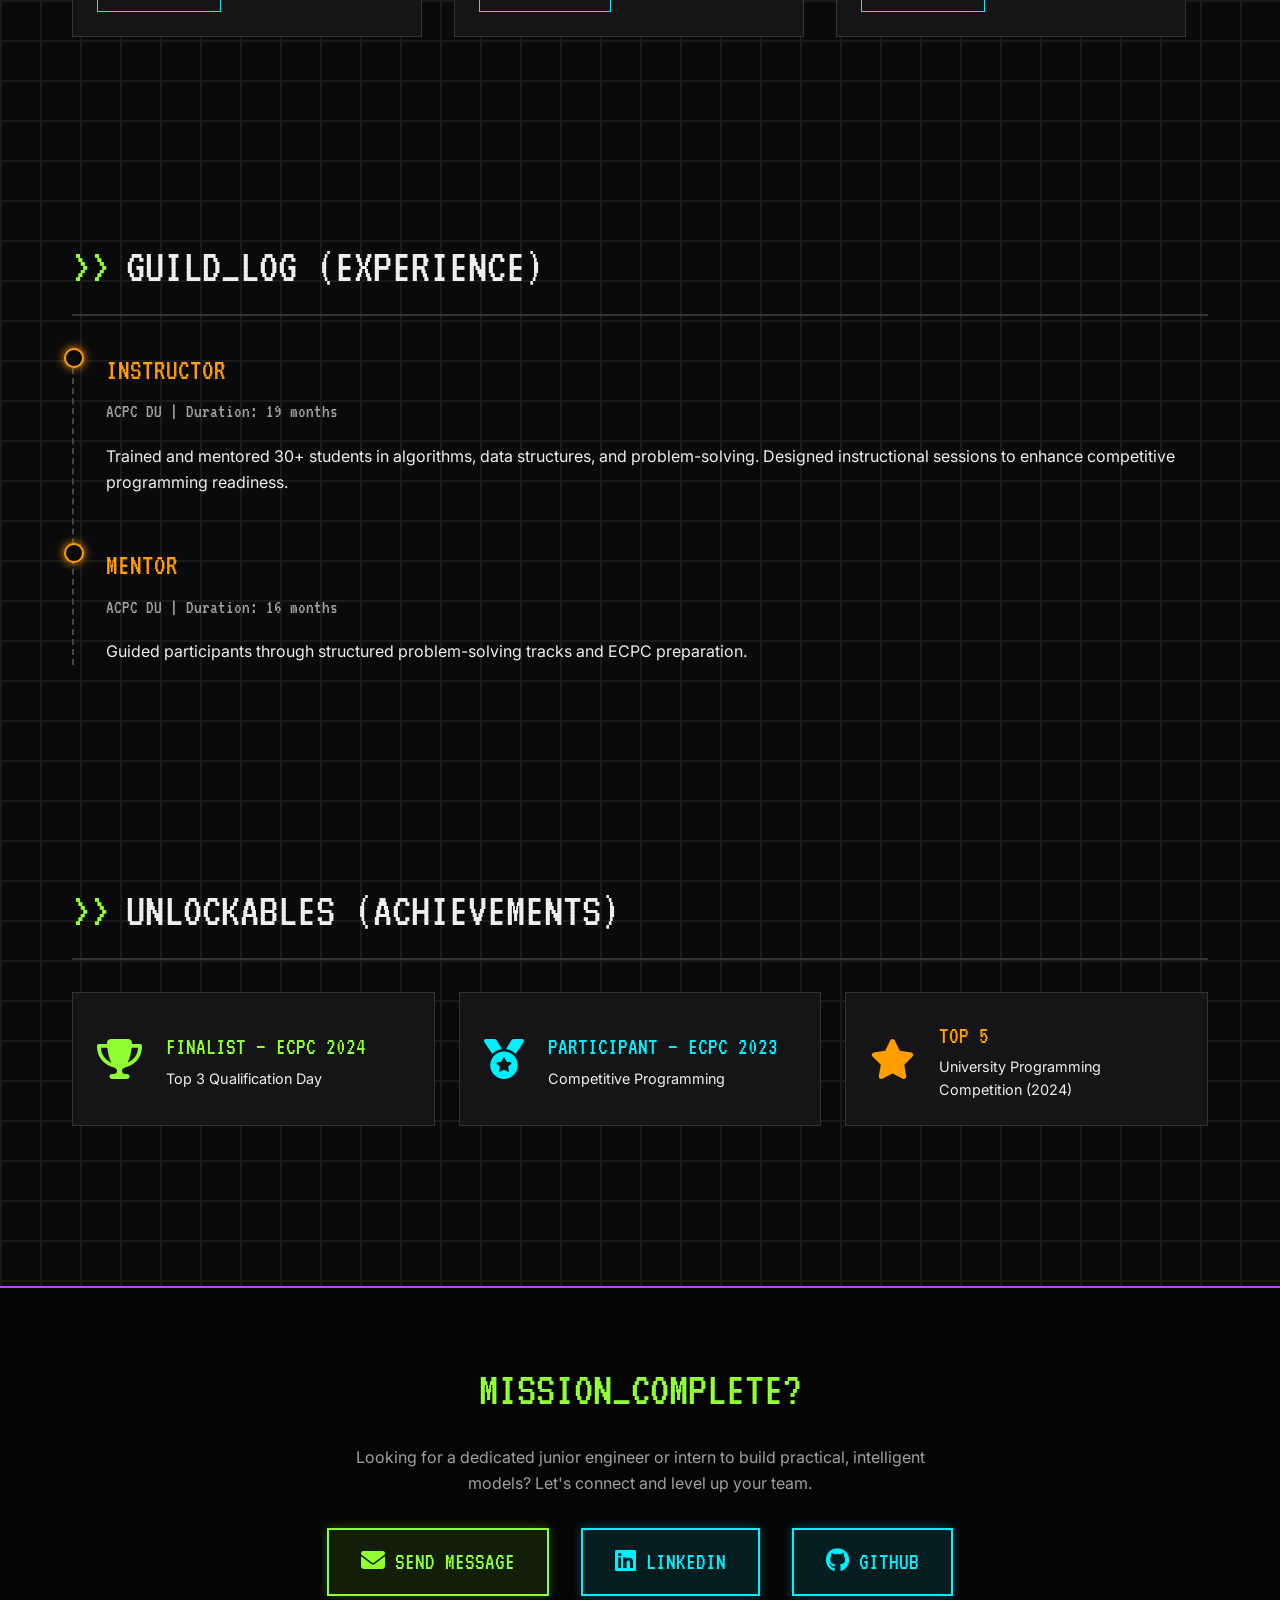
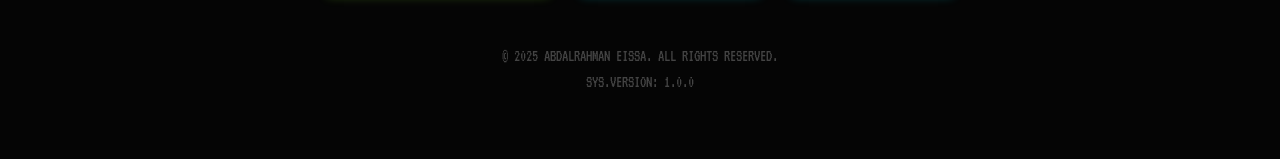
==== commit 50fc2b92: "Update index.html" ====
--- a/index.html
+++ b/index.html
@@ -213,7 +213,7 @@
         /* Put this class on the <img> tag inside the placeholder */
         .hero-avatar img {
             width: 100%;
-            height: 134%;
+            height: 133%;
             object-fit: cover;
             position: absolute;
             top: 0; left: 0;
@@ -935,3 +935,4 @@
 
 
 
+
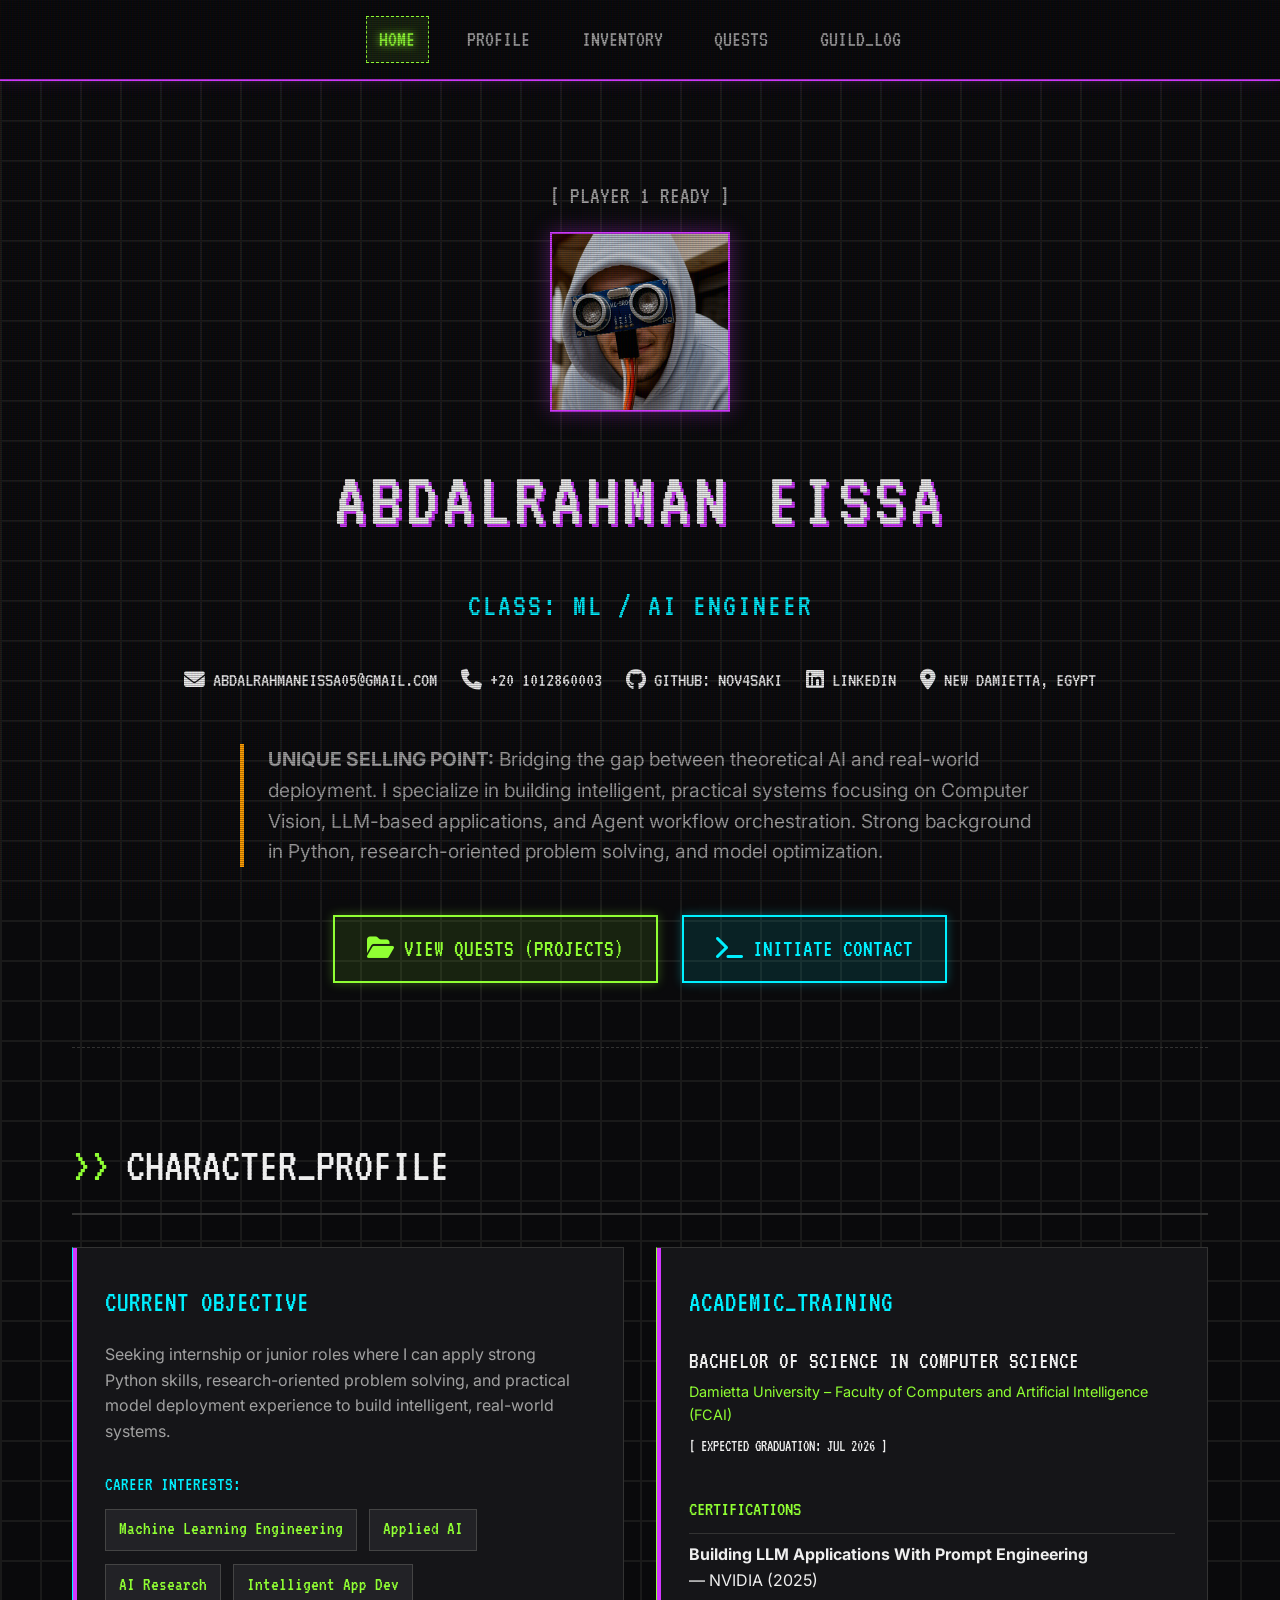
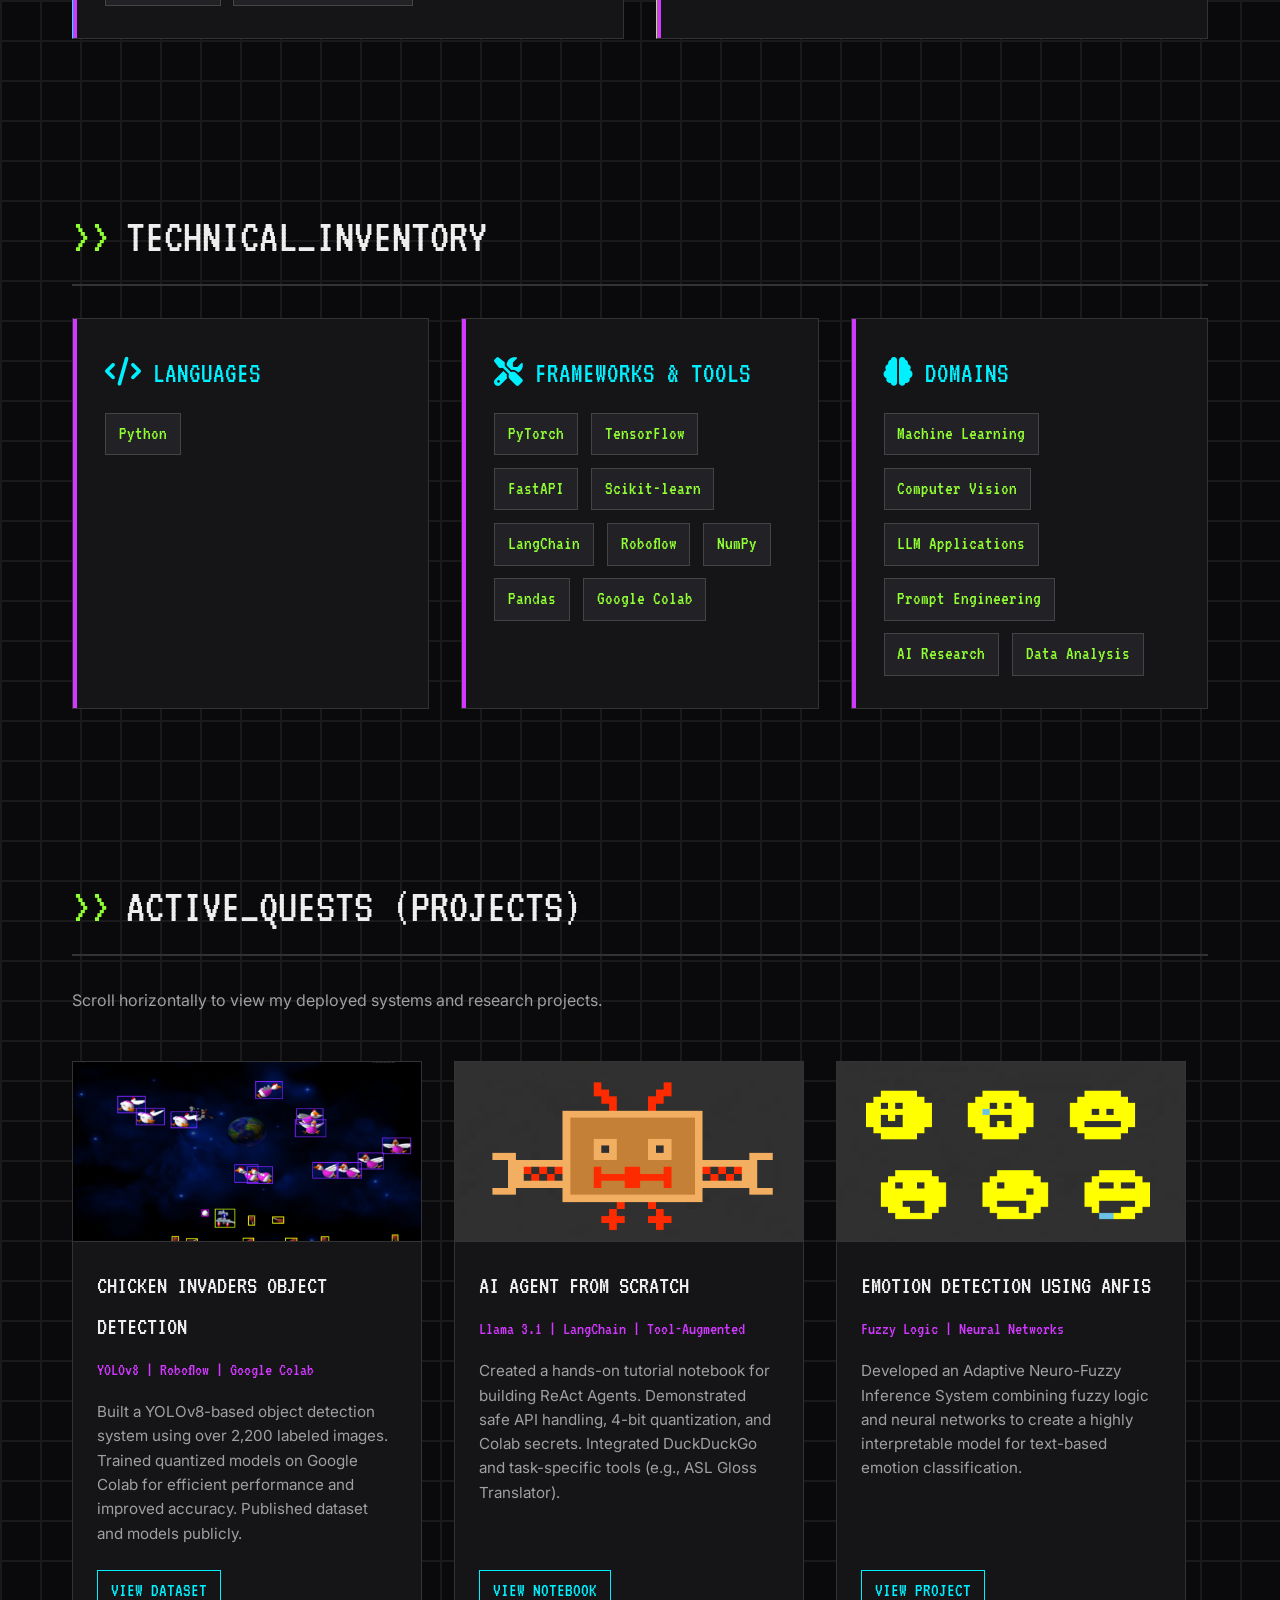
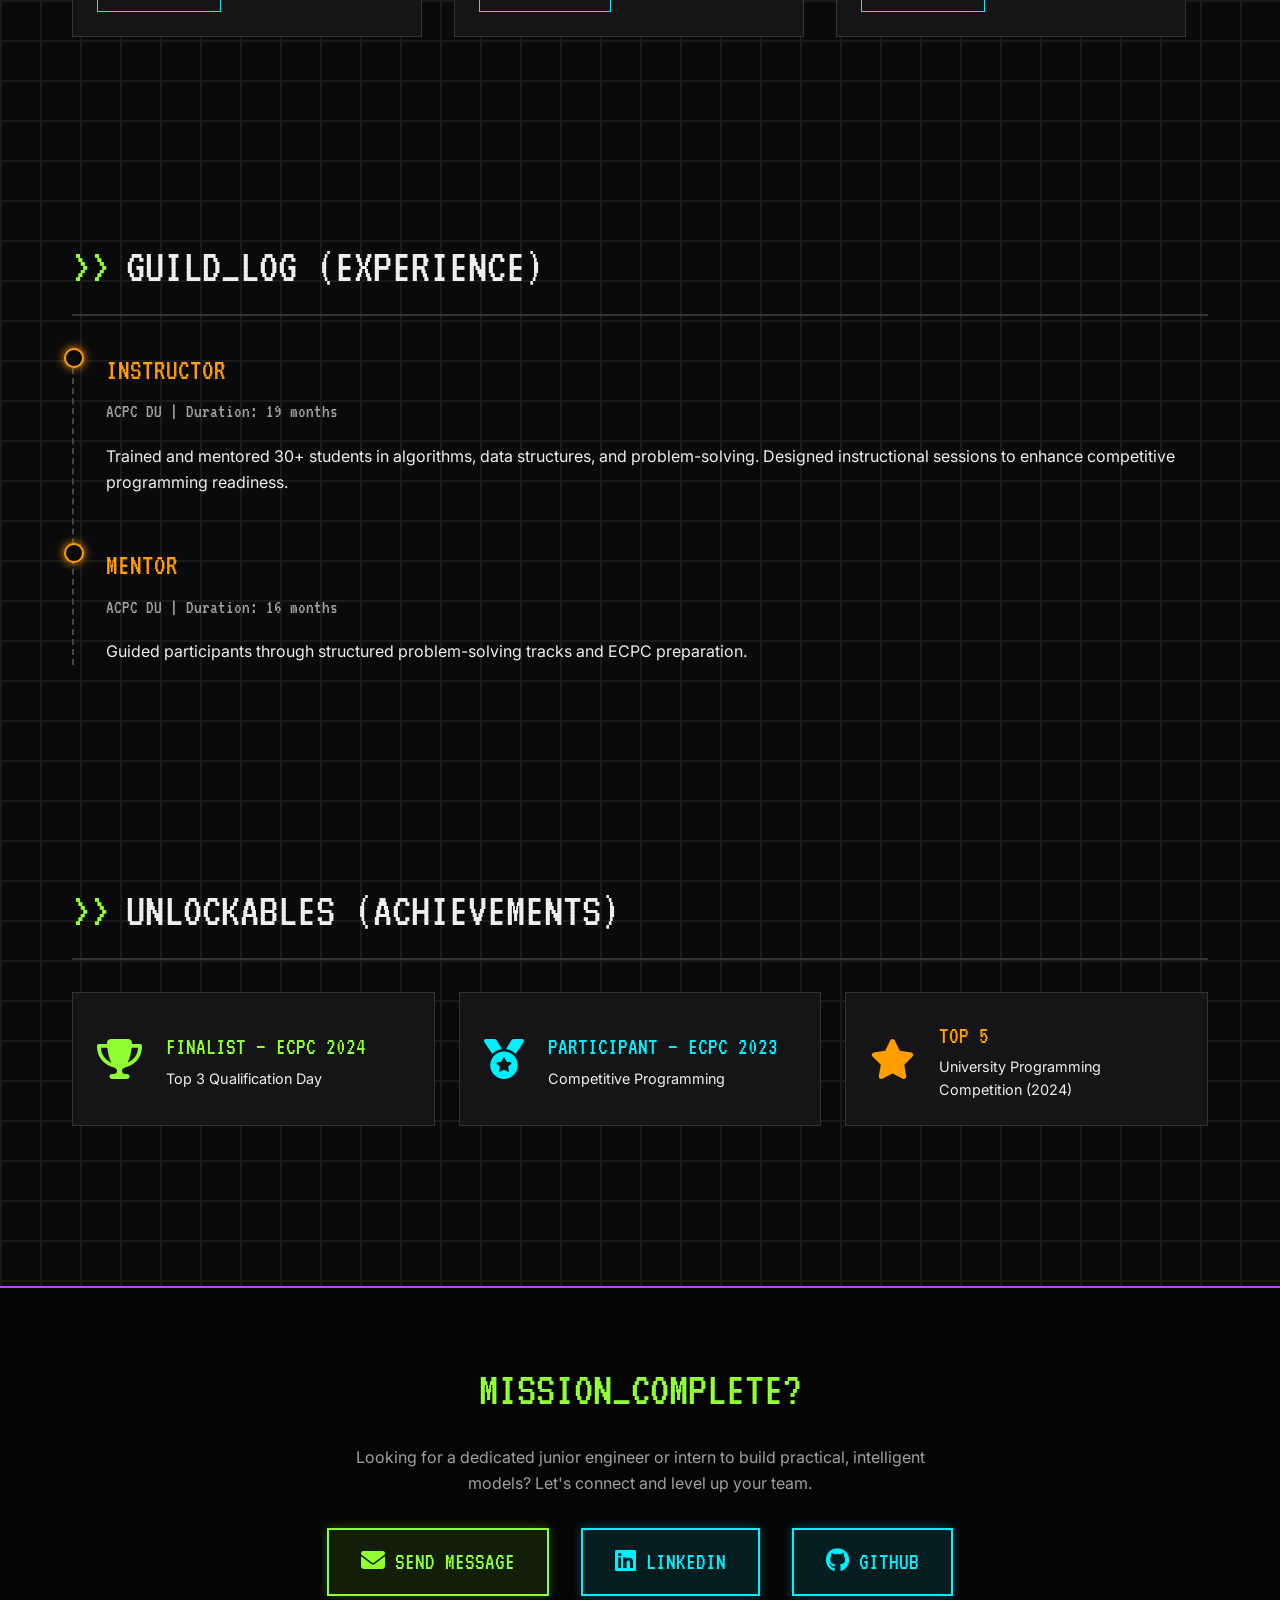
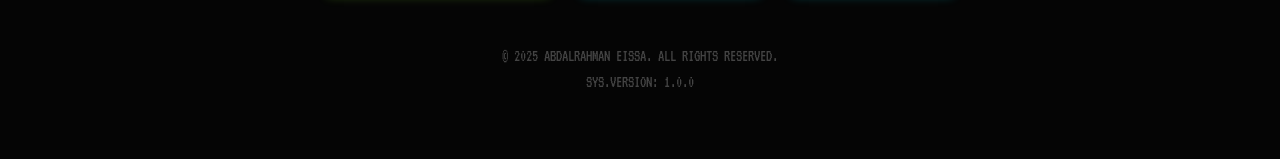
==== commit 9d138b40: "emotion ANFIS image Addition" ====
--- a/index.html
+++ b/index.html
@@ -746,7 +746,7 @@
                     <div class="project-image-placeholder">
                         <!-- REPLACE SRC WITH YOUR IMAGE URL -->
                         <!-- <img src="your-image-url.jpg" alt="Emotion Detection ANFIS"> -->
-                        [ IMAGE NOT FOUND: INSERT ANFIS GRAPH ]
+                       <img src="./emotions Drawn.png" alt="Emotion Detection ANFIS">
                     </div>
                     <div class="project-content">
                         <h3 class="project-title game-font">Emotion Detection using ANFIS</h3>
@@ -936,3 +936,4 @@
 
 
 
+
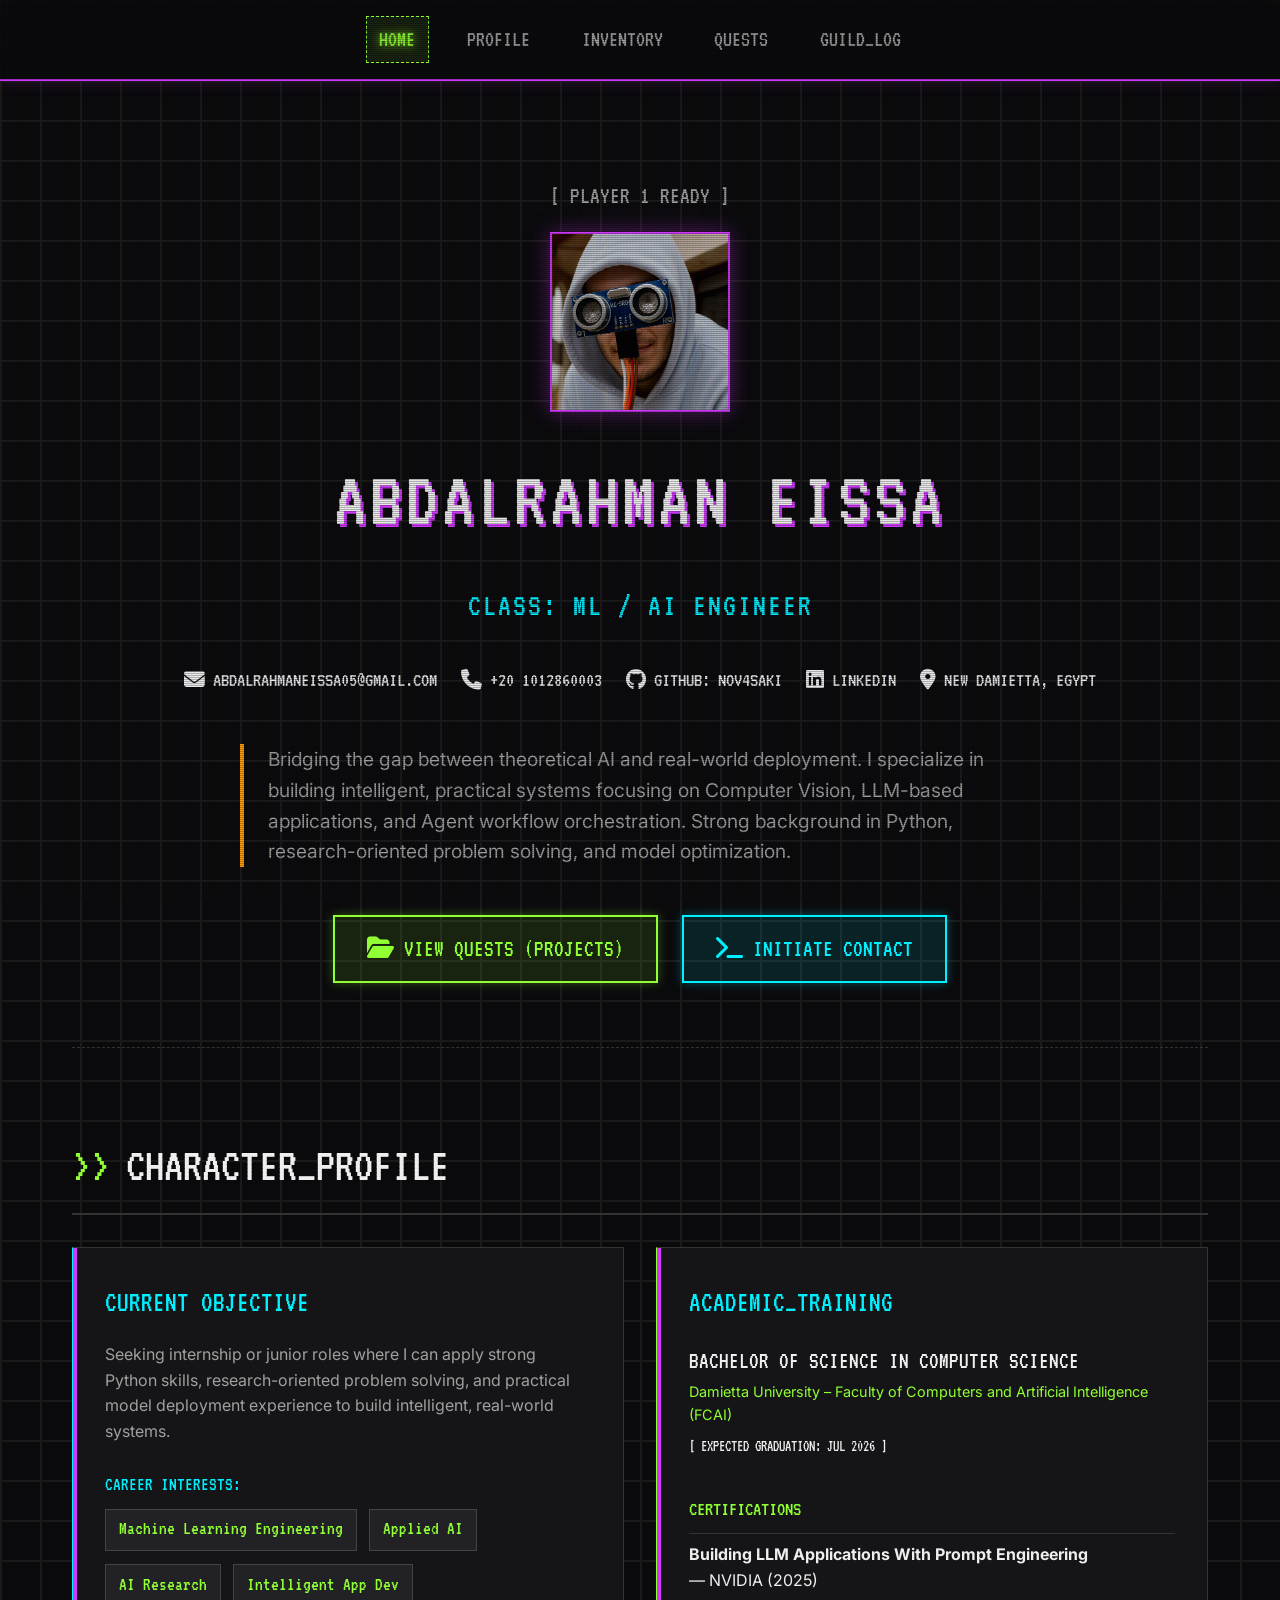
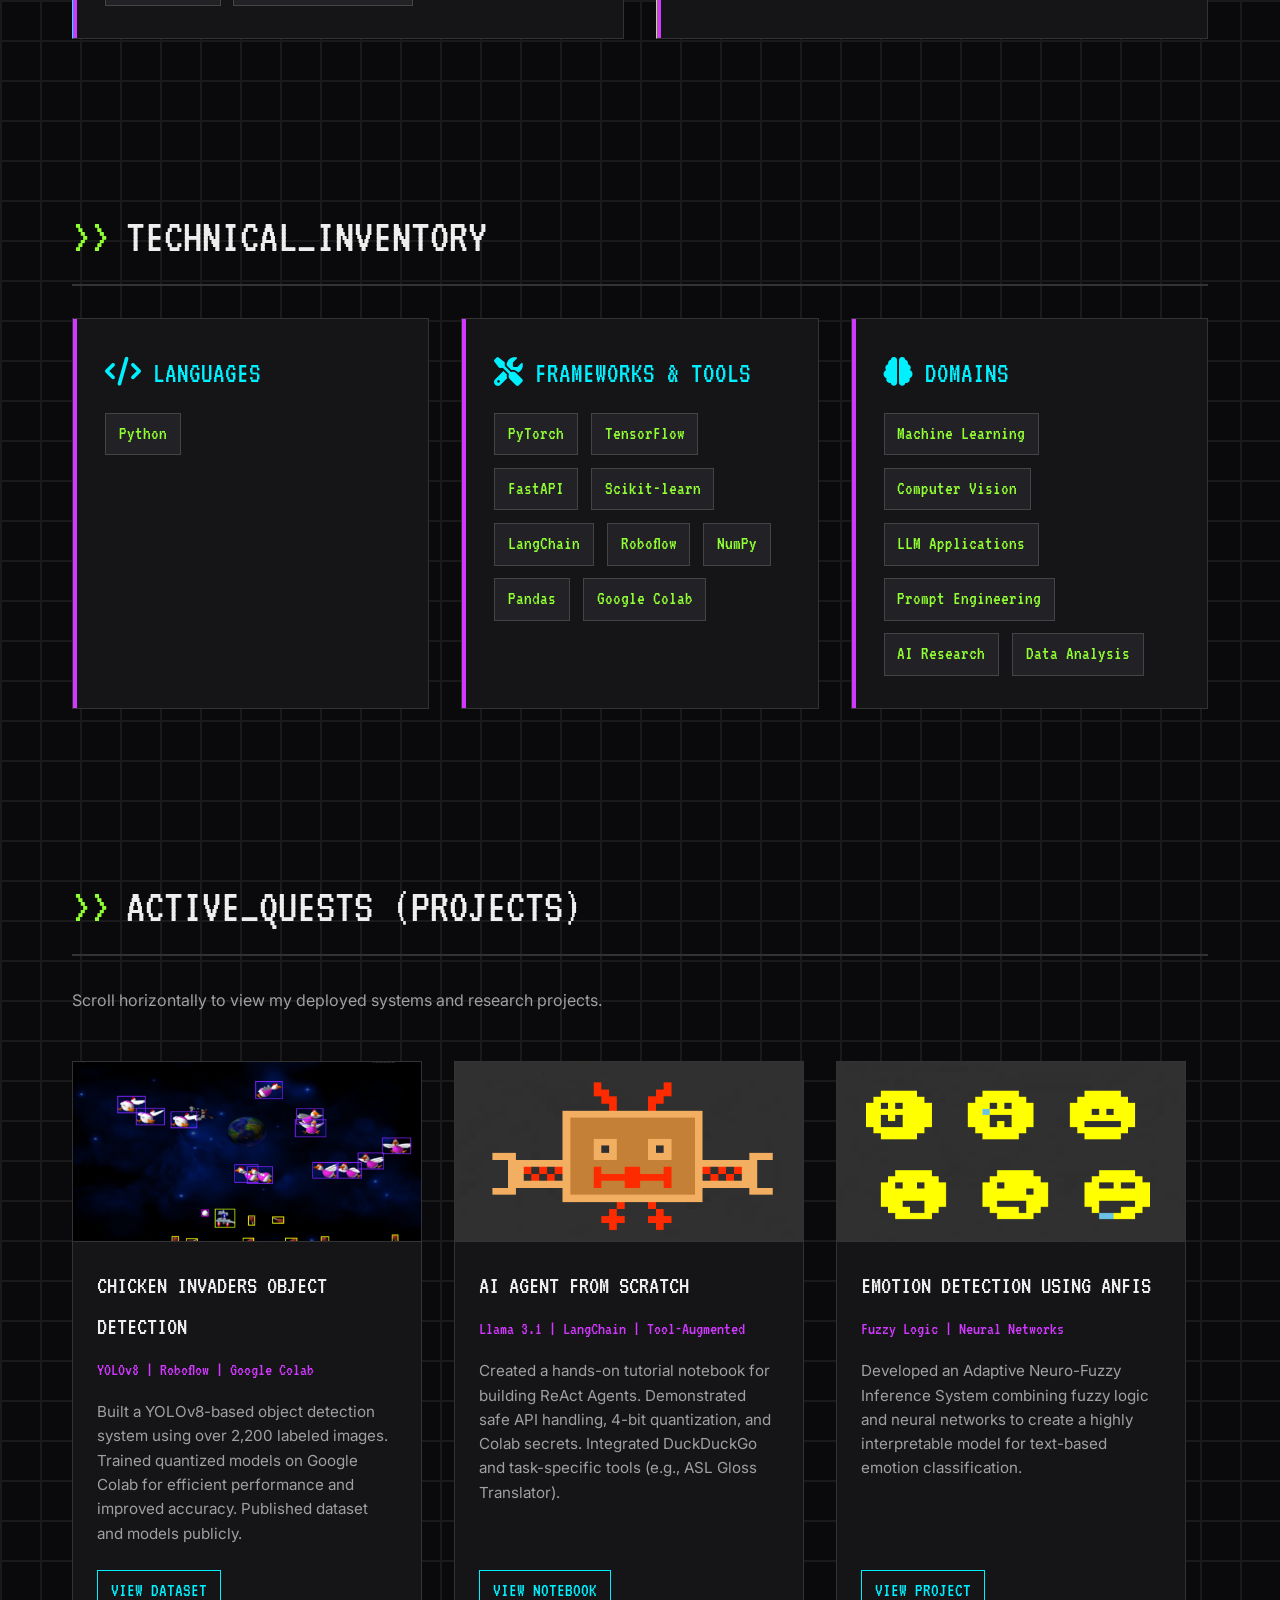
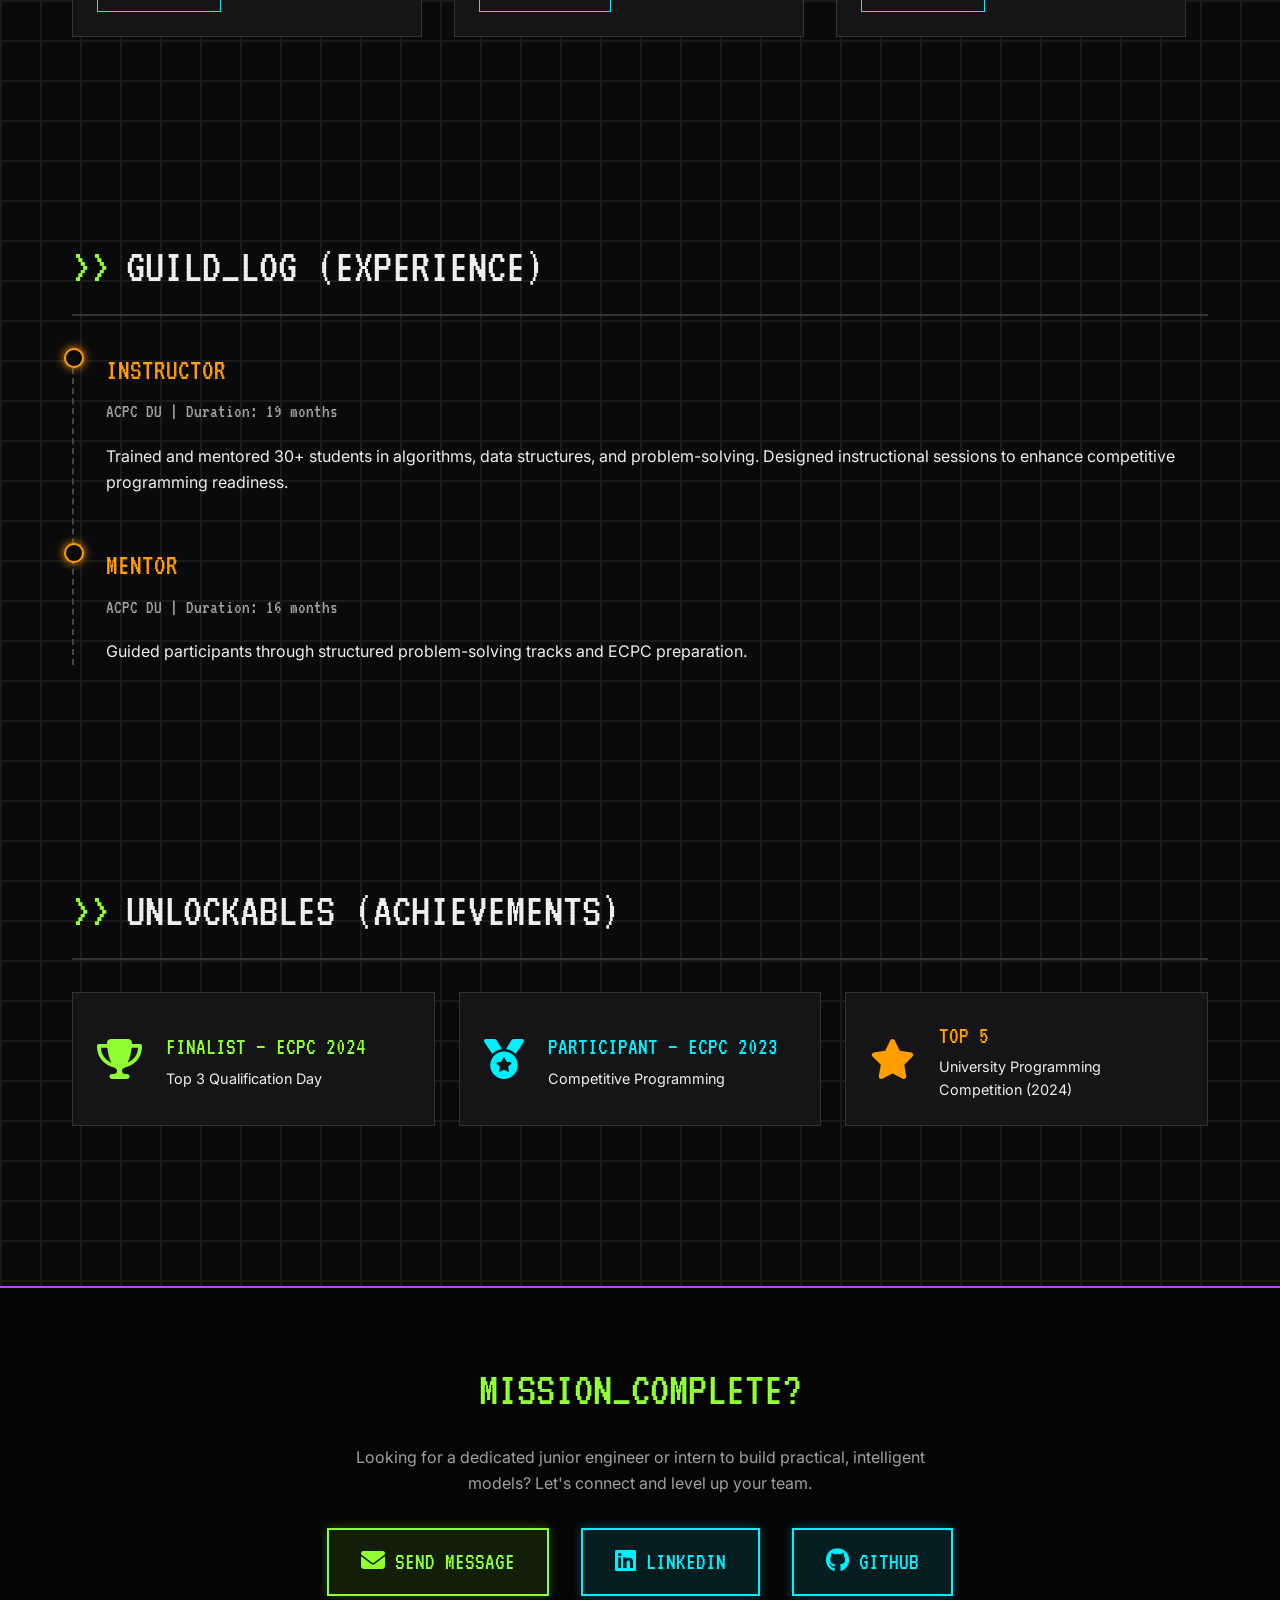
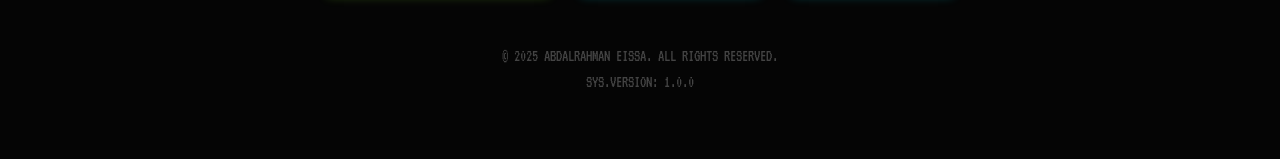
==== commit 3ade532b: "removed some debug text in the USP" ====
--- a/index.html
+++ b/index.html
@@ -615,7 +615,7 @@
             </div>
 
             <div class="hero-usp">
-                <p><strong>UNIQUE SELLING POINT:</strong> Bridging the gap between theoretical AI and real-world deployment. I specialize in building intelligent, practical systems focusing on Computer Vision, LLM-based applications, and Agent workflow orchestration. Strong background in Python, research-oriented problem solving, and model optimization.</p>
+                <p> Bridging the gap between theoretical AI and real-world deployment. I specialize in building intelligent, practical systems focusing on Computer Vision, LLM-based applications, and Agent workflow orchestration. Strong background in Python, research-oriented problem solving, and model optimization.</p>
             </div>
 
             <div style="display: flex; justify-content: center; gap: 1.5rem; flex-wrap: wrap;">
@@ -937,3 +937,4 @@
 
 
 
+
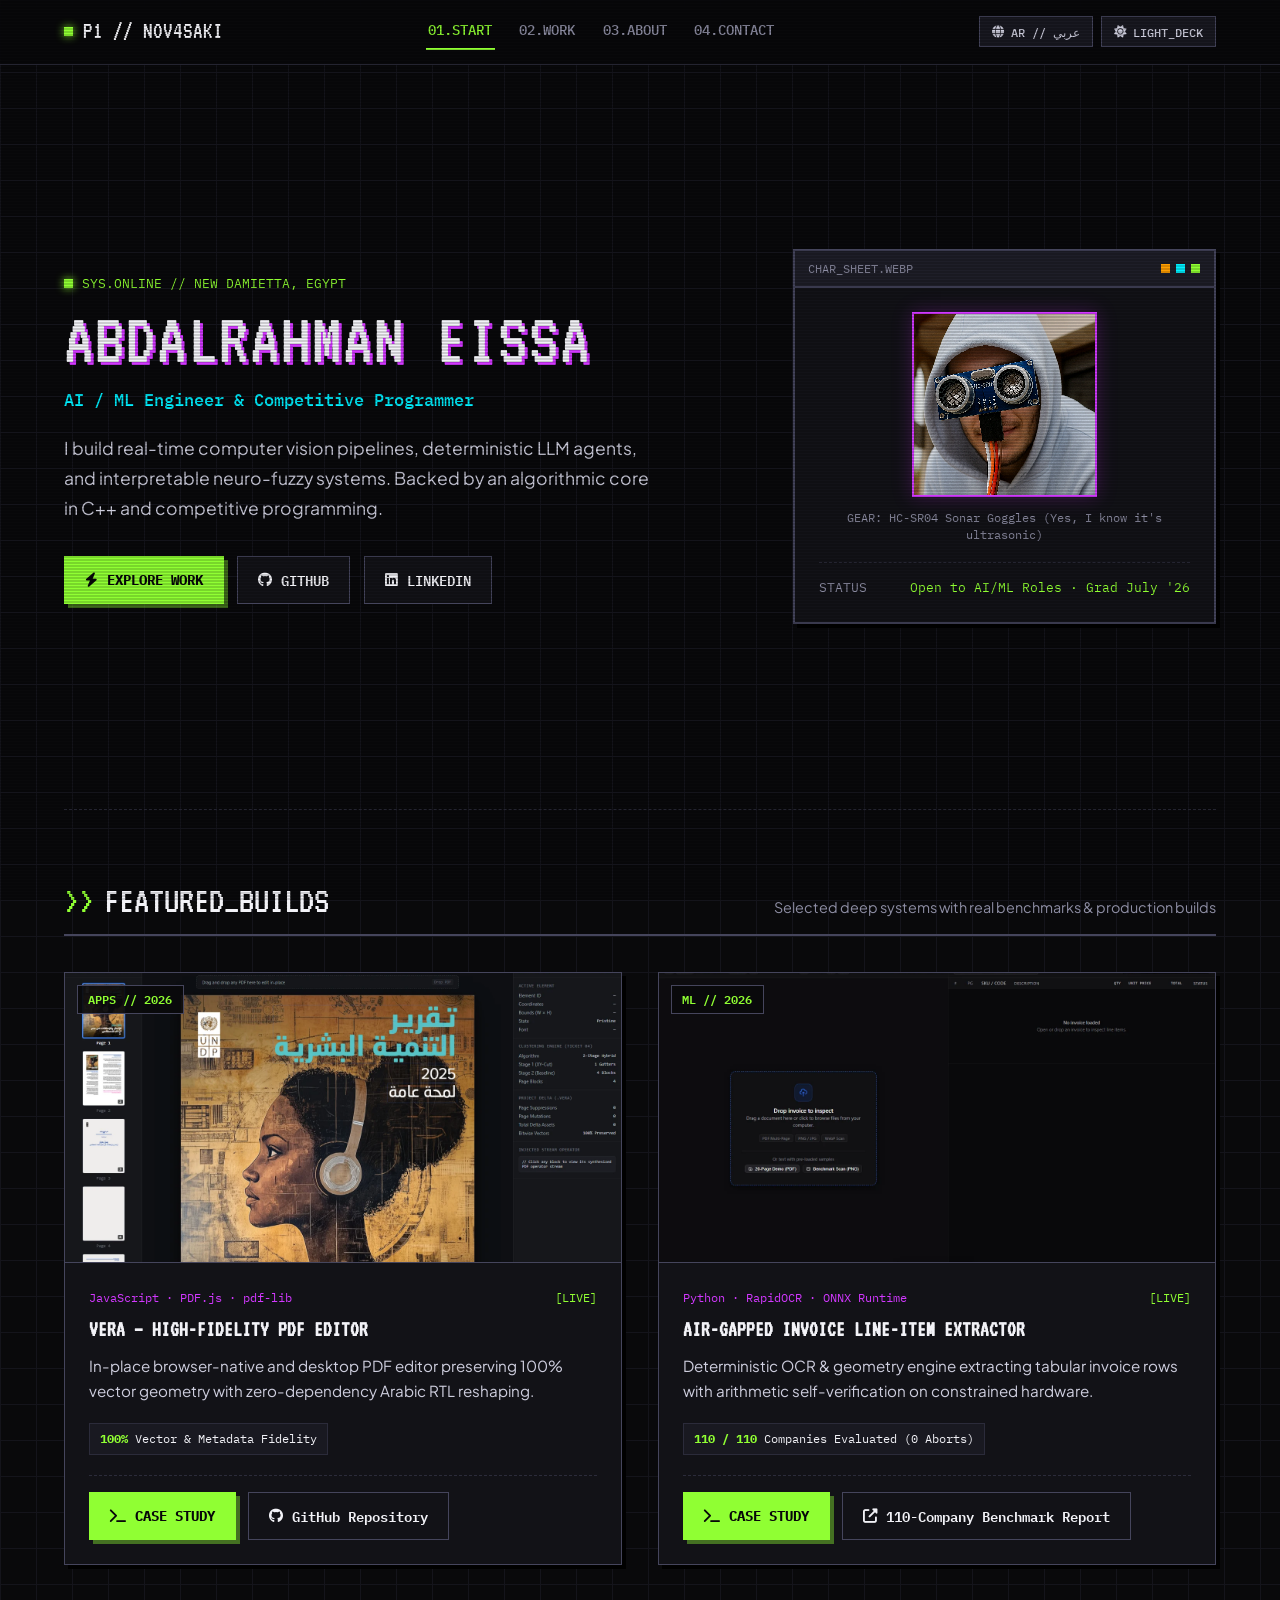
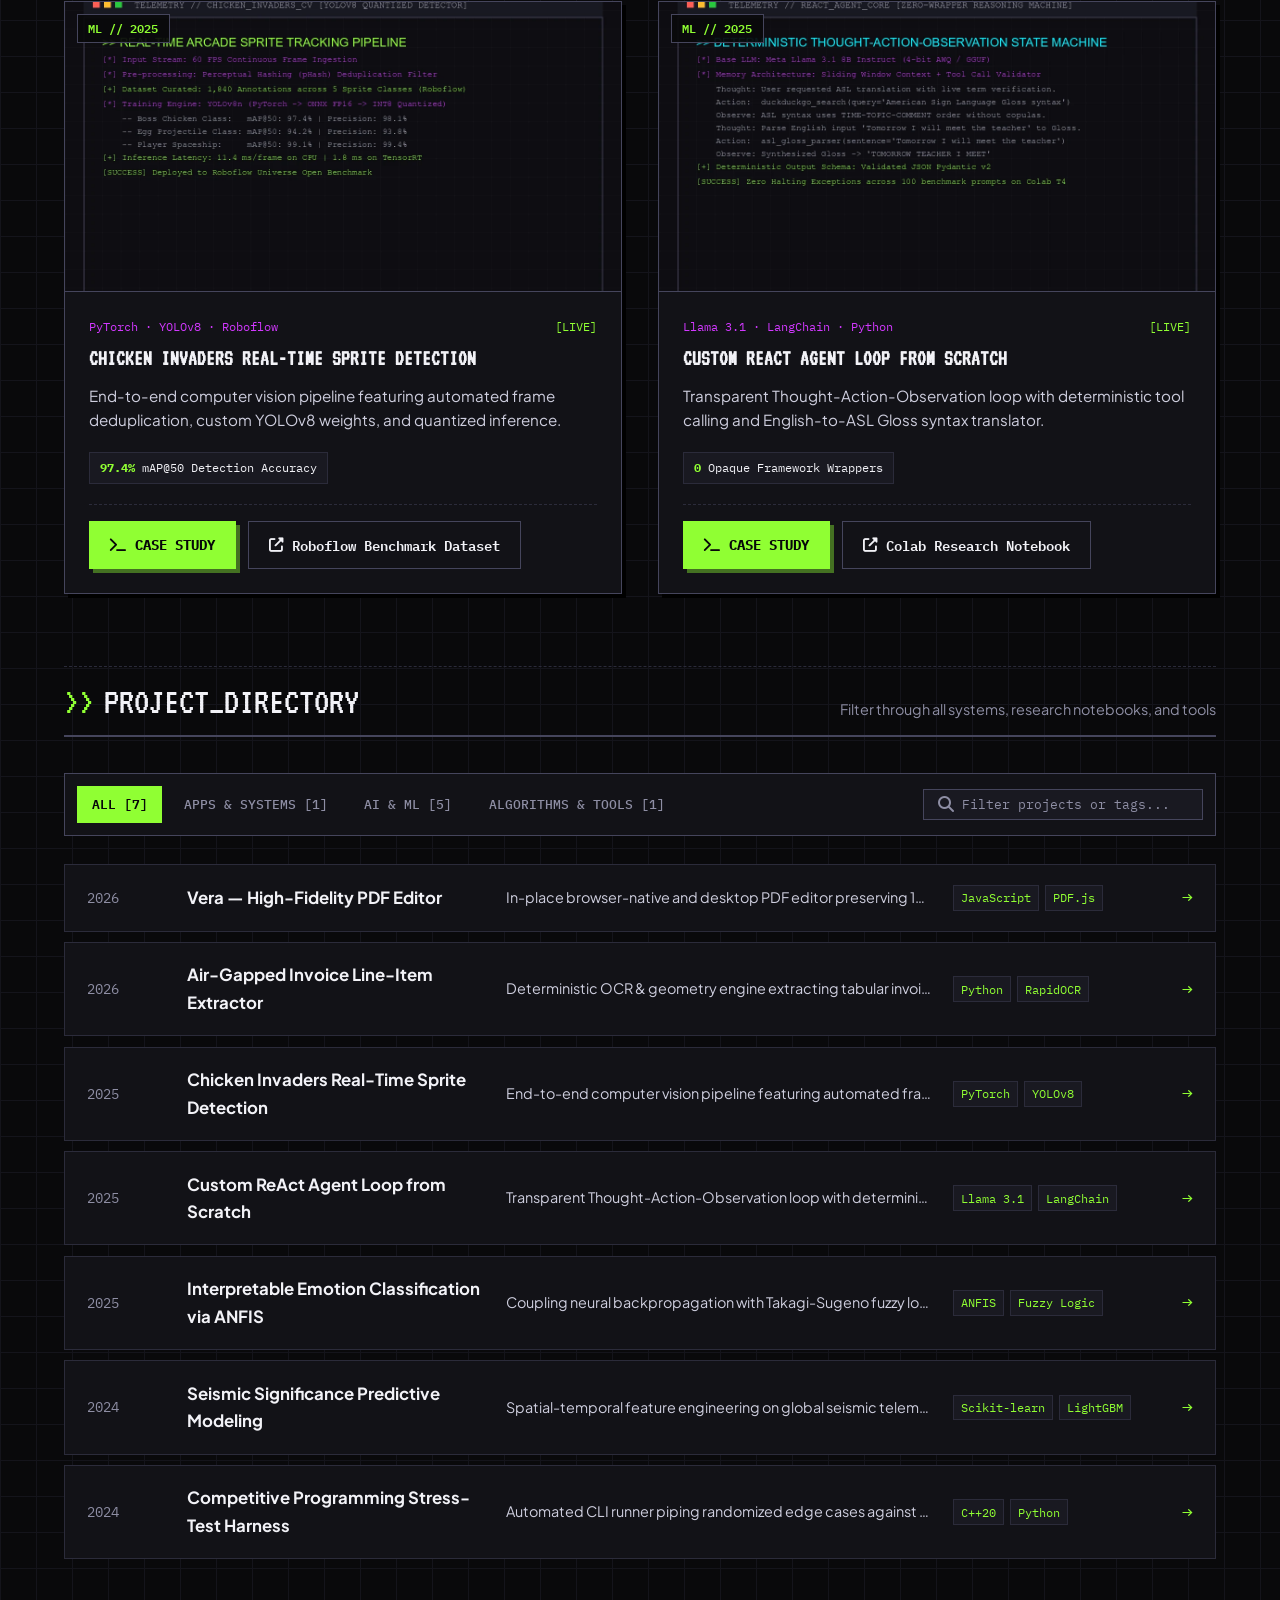
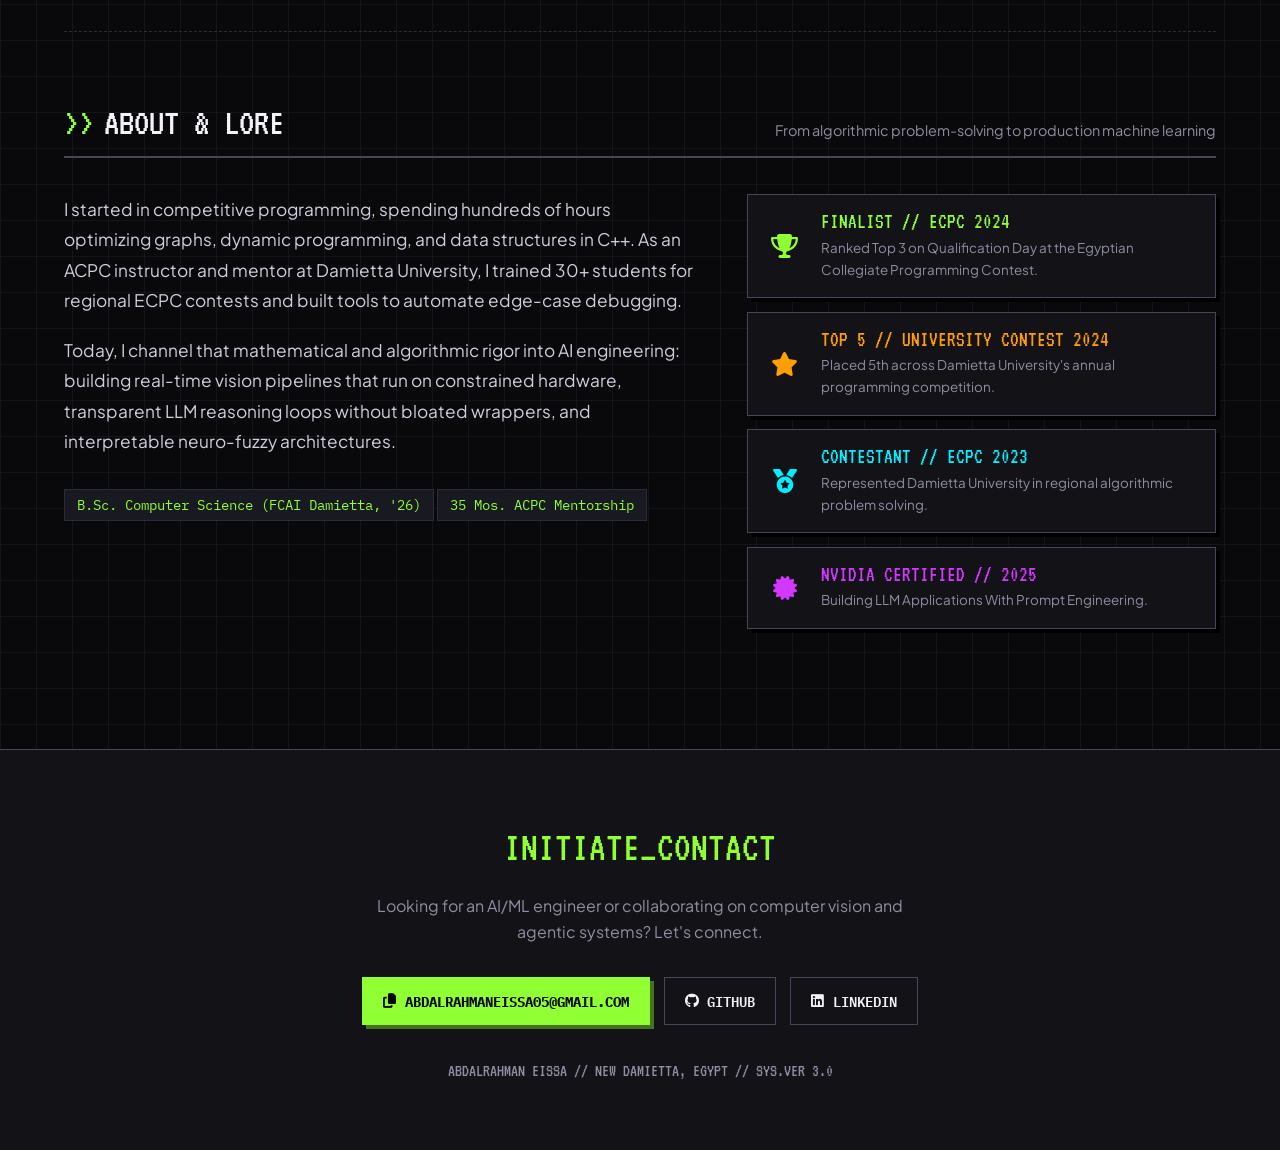
==== commit f7dffdc2: "feat: portfolio v3.0 overhaul - data-driven projects, case study pages, safe bilingual detection" ====
--- a/index.html
+++ b/index.html
@@ -1,940 +1,248 @@
-<!DOCTYPE html>
-<html lang="en">
-<head>
-    <meta charset="UTF-8">
-    <meta name="viewport" content="width=device-width, initial-scale=1.0">
-    <title>Abdalrahman Eissa | AI/ML Portfolio</title>
-    
-    <!-- Fonts: VT323 for the retro game vibe, Inter for readable body text -->
-    <link href="https://fonts.googleapis.com/css2?family=VT323&family=Inter:wght@300;400;600&display=swap" rel="stylesheet">
-    <link rel="stylesheet" href="https://cdnjs.cloudflare.com/ajax/libs/font-awesome/6.4.0/css/all.min.css">
-    
-    <style>
-        :root {
-            /* Game Theme Colors */
-            --bg-color: #0a0a0c;
-            --grid-color: #1a1a1a;
-            --surface: #151518;
-            --surface-light: #222226;
-            
-            --neon-green: #90FF33;
-            --neon-purple: #D238FF;
-            --neon-cyan: #00F0FF;
-            --neon-orange: #FF9E00;
-            --text-main: #EEEEEE;
-            --text-muted: #A0A0A0;
-            
-            --border-glow: 0 0 10px rgba(144, 255, 51, 0.3);
-            --border-glow-hover: 0 0 20px rgba(144, 255, 51, 0.6);
-            --font-game: 'VT323', monospace;
-            --font-body: 'Inter', sans-serif;
-        }
-
-        * {
-            margin: 0;
-            padding: 0;
-            box-sizing: border-box;
-        }
-
-        body {
-            background-color: var(--bg-color);
-            background-image:
-                linear-gradient(var(--grid-color) 2px, transparent 2px),
-                linear-gradient(90deg, var(--grid-color) 2px, transparent 2px);
-            background-size: 40px 40px;
-            color: var(--text-main);
-            font-family: var(--font-body);
-            line-height: 1.6;
-            overflow-x: hidden;
-        }
-
-        /* CRT Scanline overlay */
-        body::after {
-            content: " ";
-            display: block;
-            position: fixed;
-            top: 0;
-            left: 0;
-            bottom: 0;
-            right: 0;
-            background: linear-gradient(rgba(18, 16, 16, 0) 50%, rgba(0, 0, 0, 0.25) 50%), linear-gradient(90deg, rgba(255, 0, 0, 0.06), rgba(0, 255, 0, 0.02), rgba(0, 0, 255, 0.06));
-            z-index: 999;
-            background-size: 100% 2px, 3px 100%;
-            pointer-events: none;
-        }
-
-        ::selection {
-            background: var(--neon-purple);
-            color: #fff;
-        }
-        
-        .pixel-art {
-          width: 400px; /* Set this to whatever size you want */
-          height: auto;
-          
-          /* This is the magic line that stops it from blurring! */
-          image-rendering: pixelated; 
-        }
-        
-        .container {
-            max-width: 1200px;
-            margin: 0 auto;
-            padding: 2rem;
-            position: relative;
-            z-index: 10;
-        }
-
-        /* Typography */
-        h1, h2, h3, h4, .game-font {
-            font-family: var(--font-game);
-            text-transform: uppercase;
-            font-weight: normal;
-        }
-
-        .text-green { color: var(--neon-green); }
-        .text-purple { color: var(--neon-purple); }
-        .text-cyan { color: var(--neon-cyan); }
-        .text-orange { color: var(--neon-orange); }
-
-        /* Navigation */
-        .nav {
-            background: rgba(10, 10, 12, 0.95);
-            backdrop-filter: blur(10px);
-            padding: 1rem 0;
-            position: sticky;
-            top: 0;
-            z-index: 100;
-            border-bottom: 2px solid var(--neon-purple);
-            box-shadow: 0 0 15px rgba(210, 56, 255, 0.2);
-        }
-
-        .nav-content {
-            display: flex;
-            justify-content: center;
-            flex-wrap: wrap;
-            gap: 1.5rem;
-            max-width: 1200px;
-            margin: 0 auto;
-            padding: 0 1rem;
-        }
-
-        .nav-link {
-            font-family: var(--font-game);
-            text-decoration: none;
-            color: var(--text-muted);
-            font-size: 1.4rem;
-            padding: 0.3rem 0.8rem;
-            border: 1px solid transparent;
-            transition: all 0.3s ease;
-        }
-
-        .nav-link:hover, .nav-link.active {
-            color: var(--neon-green);
-            border: 1px dashed var(--neon-green);
-            background: rgba(144, 255, 51, 0.1);
-            text-shadow: 0 0 8px var(--neon-green);
-        }
-
-        /* Buttons & CTAs */
-        .btn-cta {
-            display: inline-block;
-            font-family: var(--font-game);
-            font-size: 1.5rem;
-            text-decoration: none;
-            padding: 0.8rem 2rem;
-            background: rgba(0, 240, 255, 0.1);
-            color: var(--neon-cyan);
-            border: 2px solid var(--neon-cyan);
-            box-shadow: 0 0 10px rgba(0, 240, 255, 0.3);
-            transition: all 0.3s ease;
-            cursor: pointer;
-            text-transform: uppercase;
-        }
-
-        .btn-cta:hover {
-            background: var(--neon-cyan);
-            color: var(--bg-color);
-            box-shadow: 0 0 20px var(--neon-cyan);
-            transform: translateY(-2px);
-        }
-
-        .btn-cta.primary {
-            background: rgba(144, 255, 51, 0.1);
-            color: var(--neon-green);
-            border-color: var(--neon-green);
-            box-shadow: 0 0 10px rgba(144, 255, 51, 0.3);
-        }
-
-        .btn-cta.primary:hover {
-            background: var(--neon-green);
-            color: var(--bg-color);
-            box-shadow: 0 0 20px var(--neon-green);
-        }
-
-        /* Hero Section */
-        .hero {
-            padding: 4rem 2rem 4rem;
-            text-align: center;
-            border-bottom: 1px dashed #333;
-        }
-
-        /* Avatar Container */
-        .hero-avatar {
-            width: 180px;
-            height: 180px;
-            margin: 0 auto 1.5rem;
-            border: 2px solid var(--neon-purple);
-            box-shadow: 0 0 20px rgba(210, 56, 255, 0.4);
-            position: relative;
-            background: var(--surface-light);
-            display: flex;
-            align-items: center;
-            justify-content: center;
-            overflow: hidden;
-        }
-
-        /* Scanning line effect over avatar */
-        .hero-avatar::after {
-            content: '';
-            position: absolute;
-            top: -50%; left: 0; right: 0; bottom: 0;
-            background: linear-gradient(to bottom, rgba(210,56,255,0) 0%, rgba(210,56,255,0.4) 50%, rgba(210,56,255,0) 100%);
-            height: 20%;
-            animation: scanline 3s linear infinite;
-            z-index: 3;
-            pointer-events: none;
-        }
-
-        @keyframes scanline {
-            0% { top: -20%; }
-            100% { top: 120%; }
-        }
-
-        /* Put this class on the <img> tag inside the placeholder */
-        .hero-avatar img {
-            width: 100%;
-            height: 133%;
-            object-fit: cover;
-            position: absolute;
-            top: 0; left: 0;
-            z-index: 2;
-            filter: contrast(1.1) brightness(0.9); /* slight game aesthetic filter */
-        }
-
-        .avatar-placeholder {
-            font-size: 4rem;
-            color: var(--neon-purple);
-            animation: pulse-avatar 2s infinite alternate;
-            z-index: 1;
-        }
-
-        @keyframes pulse-avatar {
-            0% { opacity: 0.3; transform: scale(0.95); }
-            100% { opacity: 0.8; transform: scale(1.05); }
-        }
-
-        .hero-title {
-            font-size: 5rem;
-            letter-spacing: 4px;
-            color: var(--text-main);
-            text-shadow: 3px 3px 0px var(--neon-purple);
-            margin-bottom: 1rem;
-            animation: glitch 3s infinite alternate;
-        }
-
-        .hero-subtitle {
-            font-size: 2rem;
-            color: var(--neon-cyan);
-            margin-bottom: 2rem;
-            letter-spacing: 2px;
-        }
-
-        .hero-usp {
-            max-width: 800px;
-            margin: 0 auto 3rem;
-            font-size: 1.2rem;
-            color: var(--text-muted);
-            border-left: 4px solid var(--neon-orange);
-            padding-left: 1.5rem;
-            text-align: left;
-        }
-
-        .contact-bar {
-            display: flex;
-            justify-content: center;
-            flex-wrap: wrap;
-            gap: 1.5rem;
-            margin-bottom: 3rem;
-        }
-
-        .contact-link {
-            font-family: var(--font-game);
-            font-size: 1.3rem;
-            color: var(--text-main);
-            text-decoration: none;
-            display: flex;
-            align-items: center;
-            gap: 0.5rem;
-            transition: 0.3s;
-        }
-
-        .contact-link:hover {
-            color: var(--neon-green);
-            text-shadow: 0 0 8px var(--neon-green);
-        }
-
-        /* Sections and Scroll Animation */
-        .section {
-            padding: 5rem 0;
-            opacity: 0;
-            transform: translateY(30px);
-            transition: all 0.6s ease;
-        }
-
-        .section.visible {
-            opacity: 1;
-            transform: translateY(0);
-        }
-
-        .section-header {
-            font-size: 3rem;
-            margin-bottom: 2rem;
-            color: var(--text-main);
-            border-bottom: 2px solid #333;
-            padding-bottom: 0.5rem;
-            display: flex;
-            align-items: center;
-            gap: 1rem;
-        }
-
-        .section-header::before {
-            content: ">>";
-            color: var(--neon-green);
-        }
-
-        /* Skills Grid */
-        .skills-grid {
-            display: grid;
-            grid-template-columns: repeat(auto-fit, minmax(250px, 1fr));
-            gap: 2rem;
-        }
-
-        .skill-card {
-            background: var(--surface);
-            border: 1px solid #333;
-            padding: 2rem;
-            transition: all 0.3s ease;
-            position: relative;
-            overflow: hidden;
-        }
-
-        .skill-card::before {
-            content: '';
-            position: absolute;
-            top: 0; left: 0; width: 4px; height: 100%;
-            background: var(--neon-purple);
-            transition: 0.3s;
-        }
-
-        .skill-card:hover {
-            border-color: var(--neon-purple);
-            box-shadow: 0 0 15px rgba(210, 56, 255, 0.2);
-            transform: translateY(-5px);
-        }
-
-        .skill-card:hover::before {
-            width: 100%;
-            opacity: 0.05;
-        }
-
-        .skill-title {
-            font-size: 1.8rem;
-            color: var(--neon-cyan);
-            margin-bottom: 1rem;
-        }
-
-        .skill-tags {
-            display: flex;
-            flex-wrap: wrap;
-            gap: 0.8rem;
-        }
-
-        .tag {
-            font-family: var(--font-game);
-            background: var(--surface-light);
-            color: var(--neon-green);
-            padding: 0.3rem 0.8rem;
-            font-size: 1.2rem;
-            border: 1px solid #444;
-        }
-
-        /* Projects Horizontal Scroll */
-        .projects-wrapper {
-            display: flex;
-            gap: 2rem;
-            overflow-x: auto;
-            padding: 1rem 0 2rem;
-            scroll-behavior: smooth;
-            scrollbar-width: thin;
-            scrollbar-color: var(--neon-cyan) var(--surface);
-        }
-
-        .projects-wrapper::-webkit-scrollbar { height: 8px; }
-        .projects-wrapper::-webkit-scrollbar-track { background: var(--surface); }
-        .projects-wrapper::-webkit-scrollbar-thumb { background: var(--neon-cyan); border-radius: 4px; }
-
-        .project-card {
-            flex: 0 0 350px;
-            background: var(--surface);
-            border: 1px solid #333;
-            display: flex;
-            flex-direction: column;
-            transition: all 0.3s ease;
-        }
-
-        .project-card:hover {
-            border-color: var(--neon-cyan);
-            box-shadow: 0 0 15px rgba(0, 240, 255, 0.2);
-            transform: translateY(-5px);
-        }
-
-        .project-image-placeholder {
-            width: 100%;
-            height: 180px;
-            background: var(--surface-light);
-            border-bottom: 1px solid #333;
-            display: flex;
-            align-items: center;
-            justify-content: center;
-            color: #555;
-            font-family: var(--font-game);
-            font-size: 1.2rem;
-            position: relative;
-            overflow: hidden;
-        }
-        
-        .project-image-placeholder img {
-            width: 100%;
-            height: 100%;
-            object-fit: cover;
-            position: absolute;
-            top: 0; left: 0;
-        }
-
-        .project-content {
-            padding: 1.5rem;
-            flex-grow: 1;
-            display: flex;
-            flex-direction: column;
-        }
-
-        .project-title {
-            font-size: 1.6rem;
-            color: var(--text-main);
-            margin-bottom: 0.5rem;
-        }
-
-        .project-tech {
-            font-family: var(--font-game);
-            color: var(--neon-purple);
-            font-size: 1.1rem;
-            margin-bottom: 1rem;
-        }
-
-        .project-desc {
-            font-size: 0.95rem;
-            color: var(--text-muted);
-            margin-bottom: 1.5rem;
-            flex-grow: 1;
-        }
-
-        .project-links {
-            display: flex;
-            gap: 1rem;
-            margin-top: auto;
-        }
-
-        .link-btn {
-            font-family: var(--font-game);
-            color: var(--neon-cyan);
-            text-decoration: none;
-            font-size: 1.2rem;
-            border: 1px solid var(--neon-cyan);
-            padding: 0.3rem 0.8rem;
-            transition: 0.3s;
-        }
-
-        .link-btn:hover {
-            background: var(--neon-cyan);
-            color: var(--bg-color);
-        }
-
-        /* Timeline / Experience */
-        .timeline {
-            position: relative;
-            padding-left: 2rem;
-            border-left: 2px dashed #444;
-        }
-
-        .timeline-item {
-            position: relative;
-            margin-bottom: 3rem;
-        }
-
-        .timeline-item::before {
-            content: '';
-            position: absolute;
-            left: -2.65rem;
-            top: 0;
-            width: 1rem;
-            height: 1rem;
-            background: var(--bg-color);
-            border: 2px solid var(--neon-orange);
-            border-radius: 50%;
-            box-shadow: 0 0 10px var(--neon-orange);
-        }
-
-        .timeline-role {
-            font-size: 1.8rem;
-            color: var(--neon-orange);
-            margin-bottom: 0.2rem;
-        }
-
-        .timeline-meta {
-            font-family: var(--font-game);
-            color: var(--text-muted);
-            font-size: 1.2rem;
-            margin-bottom: 1rem;
-        }
-
-        /* Achievements Grid */
-        .achievements-grid {
-            display: grid;
-            grid-template-columns: repeat(auto-fit, minmax(280px, 1fr));
-            gap: 1.5rem;
-        }
-
-        .achievement-card {
-            background: var(--surface);
-            border: 1px solid #333;
-            padding: 1.5rem;
-            display: flex;
-            align-items: center;
-            gap: 1.5rem;
-            transition: 0.3s;
-        }
-
-        .achievement-card:hover {
-            border-color: var(--neon-green);
-            transform: scale(1.02);
-        }
-
-        .achiev-icon {
-            font-size: 2.5rem;
-            color: var(--neon-green);
-        }
-
-        /* Footer */
-        footer {
-            background: #050505;
-            padding: 4rem 2rem;
-            text-align: center;
-            border-top: 2px solid var(--neon-purple);
-            margin-top: 3rem;
-        }
-
-        .footer-ctas {
-            display: flex;
-            justify-content: center;
-            gap: 2rem;
-            margin-bottom: 3rem;
-            flex-wrap: wrap;
-        }
-
-        /* Responsive */
-        @media (max-width: 768px) {
-            .hero-title { font-size: 3.5rem; }
-            .hero-subtitle { font-size: 1.5rem; }
-            .section-header { font-size: 2.2rem; }
-            .projects-wrapper { padding-bottom: 1rem; }
-            .project-card { flex: 0 0 300px; }
-            .hero-avatar { width: 150px; height: 150px; }
-        }
-
-    </style>
-</head>
-<body>
-
-    <!-- Sticky Navigation -->
-    <nav class="nav">
-        <div class="nav-content">
-            <a href="#hero" class="nav-link">HOME</a>
-            <a href="#about" class="nav-link">PROFILE</a>
-            <a href="#skills" class="nav-link">INVENTORY</a>
-            <a href="#projects" class="nav-link">QUESTS</a>
-            <a href="#experience" class="nav-link">GUILD_LOG</a>
-        </div>
-    </nav>
-
-    <!-- Main Container -->
-    <main class="container">
-
-        <!-- HERO SECTION -->
-        <section id="hero" class="hero">
-            
-            <div class="game-font" style="color: var(--text-muted); font-size: 1.5rem; margin-bottom: 1rem;">
-                [ PLAYER 1 READY ]
-            </div>
-
-            <!-- PERSONAL IMAGE / AVATAR PLACEHOLDER -->
-            <div class="hero-avatar">
-                <!-- IMPORTANT: Remove the comment tags below and add your personal image URL -->
-                <!-- <img src="URL_TO_YOUR_IMAGE.jpg" alt="Abdalrahman Eissa Avatar"> -->
-                
-                <!-- This placeholder icon shows if no image is added -->
-                <img src="./29e71912-2f09-4bc4-8f96-d08a08584a37.png" alt="Abdalrahman Eissa Avatar">
-            </div>
-
-            <h1 class="hero-title">ABDALRAHMAN EISSA</h1>
-            <h2 class="hero-subtitle text-cyan">CLASS: ML / AI ENGINEER</h2>
-            
-            <div class="contact-bar">
-                <a href="mailto:abdalrahmaneissa05@gmail.com" class="contact-link">
-                    <i class="fas fa-envelope"></i> ABDALRAHMANEISSA05@GMAIL.COM
-                </a>
-                <a href="tel:+201012860003" class="contact-link">
-                    <i class="fas fa-phone"></i> +20 1012860003
-                </a>
-                <a href="https://github.com/Nov4Saki" target="_blank" class="contact-link">
-                    <i class="fab fa-github"></i> GITHUB: NOV4SAKI
-                </a>
-                <a href="https://linkedin.com/in/abd-alrahman-eissa" target="_blank" class="contact-link">
-                    <i class="fab fa-linkedin"></i> LINKEDIN
-                </a>
-                <span class="contact-link"><i class="fas fa-map-marker-alt"></i> NEW DAMIETTA, EGYPT</span>
-            </div>
-
-            <div class="hero-usp">
-                <p> Bridging the gap between theoretical AI and real-world deployment. I specialize in building intelligent, practical systems focusing on Computer Vision, LLM-based applications, and Agent workflow orchestration. Strong background in Python, research-oriented problem solving, and model optimization.</p>
-            </div>
-
-            <div style="display: flex; justify-content: center; gap: 1.5rem; flex-wrap: wrap;">
-                <a href="#projects" class="btn-cta primary"><i class="fas fa-folder-open"></i> VIEW QUESTS (PROJECTS)</a>
-                <a href="mailto:abdalrahmaneissa05@gmail.com" class="btn-cta"><i class="fas fa-terminal"></i> INITIATE CONTACT</a>
-            </div>
-        </section>
-
-        <!-- PROFILE / EDUCATION -->
-        <section id="about" class="section">
-            <h2 class="section-header">CHARACTER_PROFILE</h2>
-            <div style="display: grid; grid-template-columns: repeat(auto-fit, minmax(300px, 1fr)); gap: 2rem;">
-                
-                <div class="skill-card" style="border-left-color: var(--neon-cyan);">
-                    <h3 class="skill-title text-cyan">CURRENT OBJECTIVE</h3>
-                    <p style="color: var(--text-muted);">Seeking internship or junior roles where I can apply strong Python skills, research-oriented problem solving, and practical model deployment experience to build intelligent, real-world systems.</p>
-                    <br>
-                    <h4 class="game-font text-cyan" style="font-size: 1.2rem; margin-bottom: 0.5rem;">CAREER INTERESTS:</h4>
-                    <div class="skill-tags">
-                        <span class="tag">Machine Learning Engineering</span>
-                        <span class="tag">Applied AI</span>
-                        <span class="tag">AI Research</span>
-                        <span class="tag">Intelligent App Dev</span>
-                    </div>
-                </div>
-
-                <div class="skill-card" style="border-left-color: var(--neon-green);">
-                    <h3 class="skill-title text-green">ACADEMIC_TRAINING</h3>
-                    <div style="margin-bottom: 1rem;">
-                        <h4 class="game-font" style="font-size: 1.5rem;">BACHELOR OF SCIENCE IN COMPUTER SCIENCE</h4>
-                        <p class="text-green" style="font-size: 0.9rem;">Damietta University – Faculty of Computers and Artificial Intelligence (FCAI)</p>
-                        <p class="game-font text-muted" style="margin-top: 0.5rem;">[ EXPECTED GRADUATION: JUL 2026 ]</p>
-                    </div>
-                    <div style="margin-top: 2rem;">
-                        <h4 class="game-font text-green" style="font-size: 1.3rem; border-bottom: 1px solid #333; padding-bottom: 0.5rem;">CERTIFICATIONS</h4>
-                        <p style="margin-top: 0.5rem;"><strong>Building LLM Applications With Prompt Engineering</strong> <br> <span class="text-muted">— NVIDIA (2025)</span></p>
-                    </div>
-                </div>
-
-            </div>
-        </section>
-
-        <!-- SKILLS / INVENTORY -->
-        <section id="skills" class="section">
-            <h2 class="section-header">TECHNICAL_INVENTORY</h2>
-            <div class="skills-grid">
-                
-                <div class="skill-card">
-                    <h3 class="skill-title"><i class="fas fa-code"></i> LANGUAGES</h3>
-                    <div class="skill-tags">
-                        <span class="tag">Python</span>
-                    </div>
-                </div>
-
-                <div class="skill-card">
-                    <h3 class="skill-title"><i class="fas fa-tools"></i> FRAMEWORKS & TOOLS</h3>
-                    <div class="skill-tags">
-                        <span class="tag">PyTorch</span>
-                        <span class="tag">TensorFlow</span>
-                        <span class="tag">FastAPI</span>
-                        <span class="tag">Scikit-learn</span>
-                        <span class="tag">LangChain</span>
-                        <span class="tag">Roboflow</span>
-                        <span class="tag">NumPy</span>
-                        <span class="tag">Pandas</span>
-                        <span class="tag">Google Colab</span>
-                    </div>
-                </div>
-
-                <div class="skill-card">
-                    <h3 class="skill-title"><i class="fas fa-brain"></i> DOMAINS</h3>
-                    <div class="skill-tags">
-                        <span class="tag">Machine Learning</span>
-                        <span class="tag">Computer Vision</span>
-                        <span class="tag">LLM Applications</span>
-                        <span class="tag">Prompt Engineering</span>
-                        <span class="tag">AI Research</span>
-                        <span class="tag">Data Analysis</span>
-                    </div>
-                </div>
-
-            </div>
-        </section>
-
-        <!-- PROJECTS / QUESTS -->
-        <section id="projects" class="section">
-            <h2 class="section-header">ACTIVE_QUESTS (PROJECTS)</h2>
-            <p style="color: var(--text-muted); margin-bottom: 2rem;">Scroll horizontally to view my deployed systems and research projects.</p>
-            
-            <div class="projects-wrapper">
-                
-                <!-- Project 1 -->
-                <div class="project-card">
-                    <div class="project-image-placeholder">
-                        <!-- REPLACE SRC WITH YOUR IMAGE URL -->
-                        <!-- <img src="your-image-url.jpg" alt="Chicken Invaders Object Detection"> -->
-                        <img src="./Chicken-invaders.png" alt="Chicken Invaders Object Detection">
-                    </div>
-                    <div class="project-content">
-                        <h3 class="project-title game-font">Chicken Invaders Object Detection</h3>
-                        <div class="project-tech">YOLOv8 | Roboflow | Google Colab</div>
-                        <p class="project-desc">Built a YOLOv8-based object detection system using over 2,200 labeled images. Trained quantized models on Google Colab for efficient performance and improved accuracy. Published dataset and models publicly.</p>
-                        <div class="project-links">
-                            <a href="https://app.roboflow.com/chicken-invaders-labeling/chicken-invasion-detection" target="_blank" class="link-btn">VIEW DATASET</a>
-                        </div>
-                    </div>
-                </div>
-
-                <!-- Project 2 -->
-                <div class="project-card">
-                    <div class="project-image-placeholder">
-                        <!-- REPLACE SRC WITH YOUR IMAGE URL -->
-                        <!-- <img src="your-image-url.jpg" alt="AI Agent from Scratch"> -->
-                        <img src="./chicken_assistant.png"  alt="AI Agent from Scratch">
-                    </div>
-                    <div class="project-content">
-                        <h3 class="project-title game-font">AI Agent from Scratch</h3>
-                        <div class="project-tech">Llama 3.1 | LangChain | Tool-Augmented</div>
-                        <p class="project-desc">Created a hands-on tutorial notebook for building ReAct Agents. Demonstrated safe API handling, 4-bit quantization, and Colab secrets. Integrated DuckDuckGo and task-specific tools (e.g., ASL Gloss Translator).</p>
-                        <div class="project-links">
-                            <a href="https://colab.research.google.com/drive/1qTTPRWybfoN1lU9_U35tQP5B2lBgAMJT?usp=sharing" target="_blank" class="link-btn">VIEW NOTEBOOK</a>
-                        </div>
-                    </div>
-                </div>
-
-                <!-- Project 3 -->
-                <div class="project-card">
-                    <div class="project-image-placeholder">
-                        <!-- REPLACE SRC WITH YOUR IMAGE URL -->
-                        <!-- <img src="your-image-url.jpg" alt="Emotion Detection ANFIS"> -->
-                       <img src="./emotions Drawn.png" alt="Emotion Detection ANFIS">
-                    </div>
-                    <div class="project-content">
-                        <h3 class="project-title game-font">Emotion Detection using ANFIS</h3>
-                        <div class="project-tech">Fuzzy Logic | Neural Networks</div>
-                        <p class="project-desc">Developed an Adaptive Neuro-Fuzzy Inference System combining fuzzy logic and neural networks to create a highly interpretable model for text-based emotion classification.</p>
-                        <div class="project-links">
-                            <a href="https://colab.research.google.com/drive/1G8EnFBmLXAJz-m7pX_UKDiKAi9mp-SN0?usp=sharing" class="link-btn">VIEW PROJECT</a>
-                        </div>
-                    </div>
-                </div>
-
-                <!-- Project 4 -->
-                <div class="project-card">
-                    <div class="project-image-placeholder">
-                        <!-- REPLACE SRC WITH YOUR IMAGE URL -->
-                        <!-- <img src="your-image-url.jpg" alt="Earthquake Significance Analysis"> -->
-                        [ Project Not Out Yet ]
-                    </div>
-                    <div class="project-content">
-                        <h3 class="project-title game-font">Earthquake Significance Analysis</h3>
-                        <div class="project-tech">Scikit-learn | Pandas | Kaggle</div>
-                        <p class="project-desc">Performed data analysis and predictive modeling on Kaggle datasets to identify key seismic patterns and accurately predict earthquake significance.</p>
-                        <div class="project-links">
-                            <a href="#" target="_blank" class="link-btn">VIEW ON KAGGLE</a>
-                        </div>
-                    </div>
-                </div>
-
-            </div>
-        </section>
-
-        <!-- EXPERIENCE -->
-        <section id="experience" class="section">
-            <h2 class="section-header">GUILD_LOG (EXPERIENCE)</h2>
-            <div class="timeline">
-                
-                <div class="timeline-item">
-                    <h3 class="timeline-role game-font">Instructor</h3>
-                    <div class="timeline-meta">ACPC DU | Duration: 19 months</div>
-                    <p>Trained and mentored 30+ students in algorithms, data structures, and problem-solving. Designed instructional sessions to enhance competitive programming readiness.</p>
-                </div>
-
-                <div class="timeline-item">
-                    <h3 class="timeline-role game-font">Mentor</h3>
-                    <div class="timeline-meta">ACPC DU | Duration: 16 months</div>
-                    <p>Guided participants through structured problem-solving tracks and ECPC preparation.</p>
-                </div>
-
-            </div>
-        </section>
-
-        <!-- ACHIEVEMENTS -->
-        <section id="achievements" class="section">
-            <h2 class="section-header">UNLOCKABLES (ACHIEVEMENTS)</h2>
-            <div class="achievements-grid">
-                
-                <div class="achievement-card">
-                    <i class="fas fa-trophy achiev-icon"></i>
-                    <div>
-                        <h4 class="game-font text-green" style="font-size: 1.5rem;">FINALIST — ECPC 2024</h4>
-                        <p class="text-muted" style="font-size: 0.9rem;">Top 3 Qualification Day</p>
-                    </div>
-                </div>
-
-                <div class="achievement-card">
-                    <i class="fas fa-medal achiev-icon" style="color: var(--neon-cyan);"></i>
-                    <div>
-                        <h4 class="game-font text-cyan" style="font-size: 1.5rem;">PARTICIPANT — ECPC 2023</h4>
-                        <p class="text-muted" style="font-size: 0.9rem;">Competitive Programming</p>
-                    </div>
-                </div>
-
-                <div class="achievement-card">
-                    <i class="fas fa-star achiev-icon" style="color: var(--neon-orange);"></i>
-                    <div>
-                        <h4 class="game-font text-orange" style="font-size: 1.5rem;">TOP 5</h4>
-                        <p class="text-muted" style="font-size: 0.9rem;">University Programming Competition (2024)</p>
-                    </div>
-                </div>
-
-            </div>
-        </section>
-
-    </main>
-
-    <!-- FOOTER / FINAL CTA -->
-    <footer>
-        <h2 class="game-font text-green" style="font-size: 3rem; margin-bottom: 1rem;">MISSION_COMPLETE?</h2>
-        <p style="color: var(--text-muted); margin-bottom: 2rem; max-width: 600px; margin-left: auto; margin-right: auto;">
-            Looking for a dedicated junior engineer or intern to build practical, intelligent models? Let's connect and level up your team.
-        </p>
-        
-        <div class="footer-ctas">
-            <a href="mailto:abdalrahmaneissa05@gmail.com" class="btn-cta primary"><i class="fas fa-envelope"></i> SEND MESSAGE</a>
-            <a href="https://linkedin.com/in/abd-alrahman-eissa" target="_blank" class="btn-cta"><i class="fab fa-linkedin"></i> LINKEDIN</a>
-            <a href="https://github.com/Nov4Saki" target="_blank" class="btn-cta"><i class="fab fa-github"></i> GITHUB</a>
-        </div>
-        
-        <div class="game-font" style="color: #444; margin-top: 3rem;">
-            © 2025 ABDALRAHMAN EISSA. ALL RIGHTS RESERVED. <br>
-            SYS.VERSION: 1.0.0
-        </div>
-    </footer>
-
-    <!-- JavaScript for Interactions -->
-    <script>
-        document.addEventListener('DOMContentLoaded', () => {
-            
-            // 1. Scroll Animations (Intersection Observer)
-            const sections = document.querySelectorAll('.section');
-            const observerOptions = {
-                threshold: 0.15,
-                rootMargin: '0px 0px -50px 0px'
-            };
-
-            const observer = new IntersectionObserver((entries) => {
-                entries.forEach(entry => {
-                    if (entry.isIntersecting) {
-                        entry.target.classList.add('visible');
-                    }
-                });
-            }, observerOptions);
-
-            sections.forEach(section => {
-                observer.observe(section);
-            });
-
-            // 2. Active Nav Link Updates
-            const navLinks = document.querySelectorAll('.nav-link');
-            const sectionIds = ['hero', 'about', 'skills', 'projects', 'experience'];
-
-            window.addEventListener('scroll', () => {
-                let current = '';
-                
-                // Determine current section
-                sectionIds.forEach(id => {
-                    const section = document.getElementById(id);
-                    if (section) {
-                        const sectionTop = section.offsetTop - 100;
-                        if (window.scrollY >= sectionTop) {
-                            current = id;
-                        }
-                    }
-                });
-
-                // Apply active class
-                navLinks.forEach(link => {
-                    link.classList.remove('active');
-                    if (link.getAttribute('href') === `#${current}`) {
-                        link.classList.add('active');
-                    }
-                });
-            });
-
-            // Smooth Scroll Override for Nav Links
-            navLinks.forEach(link => {
-                link.addEventListener('click', (e) => {
-                    const href = link.getAttribute('href');
-                    if (href.startsWith('#')) {
-                        e.preventDefault();
-                        const target = document.querySelector(href);
-                        if (target) {
-                            target.scrollIntoView({
-                                behavior: 'smooth',
-                                block: 'start'
-                            });
-                        }
-                    }
-                });
-            });
-
-            // Console Easter Egg
-            console.log("%c[ SYSTEM ONLINE ]", "color: #90FF33; font-family: monospace; font-size: 20px; font-weight: bold;");
-            console.log("%cWelcome to Novasaki OS. Player profile loaded successfully.", "color: #00F0FF; font-family: monospace; font-size: 14px;");
-        });
-    </script>
-</body>
-</html>
-
-
-
-
-
-
-
-
-
-
-
-
-
+<!DOCTYPE html>
+<html lang="en" dir="ltr" data-theme="dark">
+<head>
+    <meta charset="UTF-8">
+    <meta name="viewport" content="width=device-width, initial-scale=1.0">
+    <title>Abdalrahman Eissa // AI &amp; ML Engineer</title>
+    
+    <!-- Meta & Alternative Language Discovery (Prevents search engine cloaking flags) -->
+    <meta name="description" content="Portfolio of Abdalrahman Eissa — AI & ML Engineer and Competitive Programmer specializing in Computer Vision, LLM Agents, and Interpretable Neuro-Fuzzy Systems.">
+    <link rel="alternate" hreflang="en" href="./?lang=en">
+    <link rel="alternate" hreflang="ar" href="./?lang=ar">
+    <link rel="alternate" hreflang="x-default" href="./">
+
+    <!-- Fonts: VT323 (Display), IBM Plex Mono (HUD), Plus Jakarta Sans (Body), Changa + IBM Plex Sans Arabic (AR) -->
+    <link rel="preconnect" href="https://fonts.googleapis.com">
+    <link rel="preconnect" href="https://fonts.gstatic.com" crossorigin>
+    <link href="https://fonts.googleapis.com/css2?family=Changa:wght@500;700&family=IBM+Plex+Mono:wght@400;500;600&family=IBM+Plex+Sans+Arabic:wght@400;500;600&family=Plus+Jakarta+Sans:wght@400;500;600;700&family=VT323&display=swap" rel="stylesheet">
+    <link rel="stylesheet" href="https://cdnjs.cloudflare.com/ajax/libs/font-awesome/6.4.0/css/all.min.css">
+    
+    <!-- Design System -->
+    <link rel="stylesheet" href="assets/site.css">
+</head>
+<body>
+
+    <!-- STICKY HUD NAVIGATION -->
+    <nav class="nav">
+        <div class="nav-inner">
+            <a href="#hero" class="nav-brand">
+                <span class="status-dot"></span>
+                <span>P1 // NOV4SAKI</span>
+            </a>
+
+            <div class="nav-links">
+                <a href="#hero" class="nav-link active" data-i18n="nav_start">01.START</a>
+                <a href="#work" class="nav-link" data-i18n="nav_work">02.WORK</a>
+                <a href="#about" class="nav-link" data-i18n="nav_about">03.ABOUT</a>
+                <a href="#contact" class="nav-link" data-i18n="nav_contact">04.CONTACT</a>
+            </div>
+
+            <div class="nav-controls">
+                <button id="langToggle" class="hud-btn" type="button" aria-label="Toggle Language">
+                    <i class="fas fa-globe"></i> <span id="langLabel">AR // عربي</span>
+                </button>
+                <button id="themeToggle" class="hud-btn" type="button" aria-label="Toggle Theme">
+                    <i class="fas fa-sun" id="themeIcon"></i> <span id="themeLabel">LIGHT_DECK</span>
+                </button>
+            </div>
+        </div>
+    </nav>
+
+    <main class="container">
+
+        <!-- ==================================================================
+             HERO WORKBENCH
+             ================================================================== -->
+        <section id="hero" class="hero">
+            <div class="hero-grid">
+                
+                <!-- Left: Punchy Hook + Action Priority -->
+                <div>
+                    <div class="terminal-status">
+                        <span class="status-dot"></span>
+                        <span data-i18n="hero_status">SYS.ONLINE // NEW DAMIETTA, EGYPT</span>
+                    </div>
+
+                    <h1 class="hero-title" data-i18n="hero_name">ABDALRAHMAN EISSA</h1>
+                    <div class="hero-subtitle" data-i18n="hero_class">AI / ML Engineer &amp; Competitive Programmer</div>
+                    
+                    <p class="hero-bio" data-i18n="hero_bio">
+                        I build real-time computer vision pipelines, deterministic LLM agents, and interpretable neuro-fuzzy systems. Backed by an algorithmic core in C++ and competitive programming.
+                    </p>
+
+                    <div class="hero-actions">
+                        <a href="#work" class="btn-cta primary">
+                            <i class="fas fa-bolt"></i> <span data-i18n="hero_cta_projects">EXPLORE WORK</span>
+                        </a>
+                        <a href="https://github.com/Nov4Saki" target="_blank" rel="noopener" class="btn-cta">
+                            <i class="fab fa-github"></i> <span data-i18n="hero_cta_github">GITHUB</span>
+                        </a>
+                        <a href="https://linkedin.com/in/abd-alrahman-eissa" target="_blank" rel="noopener" class="btn-cta">
+                            <i class="fab fa-linkedin"></i> <span data-i18n="hero_cta_linkedin">LINKEDIN</span>
+                        </a>
+                    </div>
+                </div>
+
+                <!-- Right: Character Card + Sonar Goggles Easter Egg -->
+                <div class="player-card">
+                    <div class="window-bar">
+                        <span>CHAR_SHEET.WEBP</span>
+                        <div class="window-dots">
+                            <span style="background: var(--neon-orange);"></span>
+                            <span style="background: var(--neon-cyan);"></span>
+                            <span style="background: var(--neon-green);"></span>
+                        </div>
+                    </div>
+                    <div class="player-card-body">
+                        <div class="hero-avatar">
+                            <img src="assets/avatar.webp" alt="Abdalrahman Eissa Avatar">
+                        </div>
+
+                        <div class="avatar-caption" data-i18n="hero_gear_caption">
+                            GEAR: HC-SR04 Sonar Goggles (Yes, I know it's ultrasonic)
+                        </div>
+
+                        <div class="hero-status-strip">
+                            <span class="text-muted" data-i18n="hero_status_label">STATUS</span>
+                            <span class="text-green" data-i18n="hero_status_val">Open to AI/ML Roles · Grad July '26</span>
+                        </div>
+                    </div>
+                </div>
+
+            </div>
+        </section>
+
+        <!-- ==================================================================
+             FEATURED BUILDS (IMAGE-FIRST SHOWCASE)
+             ================================================================== -->
+        <section id="work" class="section">
+            <div class="section-top">
+                <h2 class="section-header" data-i18n="featured_header">FEATURED_BUILDS</h2>
+                <span class="text-muted" style="font-size: 0.9rem;" data-i18n="featured_sub">
+                    Selected deep systems with real benchmarks &amp; production builds
+                </span>
+            </div>
+
+            <!-- Dynamically populated from data/projects.js (featured: true) -->
+            <div id="featuredContainer" class="featured-grid"></div>
+        </section>
+
+        <!-- ==================================================================
+             ALL PROJECTS DIRECTORY (SCALABLE & FILTERABLE)
+             ================================================================== -->
+        <section class="section" style="padding-top: 1rem;">
+            <div class="section-top">
+                <h2 class="section-header" data-i18n="directory_header">PROJECT_DIRECTORY</h2>
+                <span class="text-muted" style="font-size: 0.9rem;" data-i18n="directory_sub">
+                    Filter through all systems, research notebooks, and tools
+                </span>
+            </div>
+
+            <div class="directory-controls">
+                <div id="categoryChips" class="category-chips"></div>
+                <div class="search-box">
+                    <i class="fas fa-search text-muted"></i>
+                    <input type="text" id="searchInput" placeholder="Filter projects or tags..." data-i18n-placeholder="search_placeholder">
+                </div>
+            </div>
+
+            <!-- Compact Directory List Rows -->
+            <div id="directoryList" class="directory-list"></div>
+        </section>
+
+        <!-- ==================================================================
+             ABOUT & LORE (CONDENSED CREDENTIALS & ACHIEVEMENTS)
+             ================================================================== -->
+        <section id="about" class="section" style="border-bottom: none;">
+            <div class="section-top">
+                <h2 class="section-header" data-i18n="about_header">ABOUT &amp; LORE</h2>
+                <span class="text-muted" style="font-size: 0.9rem;" data-i18n="about_sub">
+                    From algorithmic problem-solving to production machine learning
+                </span>
+            </div>
+
+            <div class="about-grid">
+                <!-- Left: Narrative Story -->
+                <div class="about-narrative">
+                    <p data-i18n="about_p1">
+                        I started in competitive programming, spending hundreds of hours optimizing graphs, dynamic programming, and data structures in C++. As an ACPC instructor and mentor at Damietta University, I trained 30+ students for regional ECPC contests and built tools to automate edge-case debugging.
+                    </p>
+                    <p data-i18n="about_p2">
+                        Today, I channel that mathematical and algorithmic rigor into AI engineering: building real-time vision pipelines that run on constrained hardware, transparent LLM reasoning loops without bloated wrappers, and interpretable neuro-fuzzy architectures.
+                    </p>
+                    <div style="margin-top: 2rem;">
+                        <span class="mini-tag" style="padding: 0.35rem 0.75rem; font-size: 0.85rem;">B.Sc. Computer Science (FCAI Damietta, '26)</span>
+                        <span class="mini-tag" style="padding: 0.35rem 0.75rem; font-size: 0.85rem;">35 Mos. ACPC Mentorship</span>
+                    </div>
+                </div>
+
+                <!-- Right: Trophy Cabinet -->
+                <div class="trophy-stack">
+                    <div class="trophy-row">
+                        <i class="fas fa-trophy trophy-icon text-green"></i>
+                        <div>
+                            <div class="trophy-title text-green" data-i18n="ach_1_title">FINALIST // ECPC 2024</div>
+                            <div class="trophy-desc" data-i18n="ach_1_desc">Ranked Top 3 on Qualification Day at the Egyptian Collegiate Programming Contest.</div>
+                        </div>
+                    </div>
+
+                    <div class="trophy-row">
+                        <i class="fas fa-star trophy-icon text-orange"></i>
+                        <div>
+                            <div class="trophy-title text-orange" data-i18n="ach_2_title">TOP 5 // UNIVERSITY CONTEST 2024</div>
+                            <div class="trophy-desc" data-i18n="ach_2_desc">Placed 5th across Damietta University's annual programming competition.</div>
+                        </div>
+                    </div>
+
+                    <div class="trophy-row">
+                        <i class="fas fa-medal trophy-icon text-cyan"></i>
+                        <div>
+                            <div class="trophy-title text-cyan" data-i18n="ach_3_title">CONTESTANT // ECPC 2023</div>
+                            <div class="trophy-desc" data-i18n="ach_3_desc">Represented Damietta University in regional algorithmic problem solving.</div>
+                        </div>
+                    </div>
+
+                    <div class="trophy-row">
+                        <i class="fas fa-certificate trophy-icon text-purple"></i>
+                        <div>
+                            <div class="trophy-title text-purple" data-i18n="ach_4_title">NVIDIA CERTIFIED // 2025</div>
+                            <div class="trophy-desc" data-i18n="ach_4_desc">Building LLM Applications With Prompt Engineering.</div>
+                        </div>
+                    </div>
+                </div>
+            </div>
+        </section>
+
+    </main>
+
+    <!-- ==================================================================
+         FOOTER / COMMS TERMINAL
+         ================================================================== -->
+    <footer id="contact">
+        <h2 class="game-font text-green" style="font-size: 2.6rem;" data-i18n="contact_header">INITIATE_CONTACT</h2>
+        <p class="text-muted" style="max-width: 580px; margin: 0.65rem auto 0;" data-i18n="contact_sub">
+            Looking for an AI/ML engineer or collaborating on computer vision and agentic systems? Let's connect.
+        </p>
+
+        <div class="footer-ctas">
+            <button type="button" id="copyEmailBtn" class="btn-cta primary">
+                <i class="fas fa-copy"></i> <span id="copyEmailText">ABDALRAHMANEISSA05@GMAIL.COM</span>
+            </button>
+            <a href="https://github.com/Nov4Saki" target="_blank" rel="noopener" class="btn-cta">
+                <i class="fab fa-github"></i> <span>GITHUB</span>
+            </a>
+            <a href="https://linkedin.com/in/abd-alrahman-eissa" target="_blank" rel="noopener" class="btn-cta">
+                <i class="fab fa-linkedin"></i> <span>LINKEDIN</span>
+            </a>
+        </div>
+
+        <div class="game-font text-muted" style="font-size: 1.1rem; margin-top: 2rem;">
+            ABDALRAHMAN EISSA // NEW DAMIETTA, EGYPT // SYS.VER 3.0
+        </div>
+    </footer>
+
+    <!-- Scripts -->
+    <script src="data/projects.js"></script>
+    <script src="assets/site.js"></script>
+</body>
+</html>
--- a/assets/site.css
+++ b/assets/site.css
@@ -0,0 +1,1052 @@
+/* ==========================================================================
+   THEME TOKENS: DARK (CRT ARCADE) & LIGHT (RETRO CYBER-DECK PAPER)
+   ========================================================================== */
+:root, [data-theme="dark"] {
+    --bg-color: #09090b;
+    --grid-color: #14141b;
+    --surface: #121217;
+    --surface-elevated: #191921;
+    --surface-header: #1e1e28;
+    --border-color: #2b2b3a;
+    --border-strong: #45455c;
+    
+    --neon-green: #90FF33;
+    --neon-purple: #D238FF;
+    --neon-cyan: #00F0FF;
+    --neon-orange: #FF9E00;
+    
+    --btn-primary-bg: #90FF33;
+    --btn-primary-text: #070709;
+    
+    --text-main: #F2F2F7;
+    --text-body: #CECEDE;
+    --text-muted: #8E8EA4;
+    
+    --pixel-shadow: 4px 4px 0px #000000;
+    --pixel-shadow-accent: 4px 4px 0px rgba(0, 240, 255, 0.35);
+    --pixel-shadow-green: 4px 4px 0px rgba(144, 255, 51, 0.4);
+    --nav-bg: rgba(9, 9, 11, 0.94);
+    --scanline-opacity: 0.16;
+}
+
+[data-theme="light"] {
+    --bg-color: #F2EFE9;
+    --grid-color: #E4DFD5;
+    --surface: #FAF8F5;
+    --surface-elevated: #EAE5DC;
+    --surface-header: #E0DBD1;
+    --border-color: #BDB6A7;
+    --border-strong: #18181B;
+    
+    --neon-green: #0D7A2B;
+    --neon-purple: #7E12B8;
+    --neon-cyan: #005F80;
+    --neon-orange: #C45100;
+    
+    --btn-primary-bg: #0D7A2B;
+    --btn-primary-text: #FAF8F5;
+    
+    --text-main: #18181B;
+    --text-body: #2D2C2A;
+    --text-muted: #5C5954;
+    
+    --pixel-shadow: 4px 4px 0px #18181B;
+    --pixel-shadow-accent: 4px 4px 0px #005F80;
+    --pixel-shadow-green: 4px 4px 0px #18181B;
+    --nav-bg: rgba(242, 239, 233, 0.95);
+    --scanline-opacity: 0.04;
+}
+
+:root {
+    --font-game: 'VT323', monospace;
+    --font-mono: 'IBM Plex Mono', monospace;
+    --font-body: 'Plus Jakarta Sans', -apple-system, BlinkMacSystemFont, sans-serif;
+}
+
+/* Arabic RTL Typography Overrides */
+html[dir="rtl"] {
+    --font-game: 'Changa', sans-serif;
+    --font-mono: 'IBM Plex Sans Arabic', sans-serif;
+    --font-body: 'IBM Plex Sans Arabic', sans-serif;
+}
+
+html[dir="rtl"] * {
+    letter-spacing: 0 !important;
+}
+
+* {
+    margin: 0;
+    padding: 0;
+    box-sizing: border-box;
+}
+
+html {
+    scroll-behavior: smooth;
+}
+
+body {
+    background-color: var(--bg-color);
+    background-image:
+        linear-gradient(var(--grid-color) 1px, transparent 1px),
+        linear-gradient(90deg, var(--grid-color) 1px, transparent 1px);
+    background-size: 36px 36px;
+    color: var(--text-main);
+    font-family: var(--font-body);
+    font-size: 1rem;
+    line-height: 1.65;
+    overflow-x: hidden;
+    transition: background-color 0.2s ease, color 0.2s ease;
+}
+
+/* Subtle CRT Scanline Overlay */
+body::after {
+    content: " ";
+    display: block;
+    position: fixed;
+    inset: 0;
+    background: linear-gradient(
+        rgba(18, 16, 16, 0) 50%, 
+        rgba(0, 0, 0, var(--scanline-opacity)) 50%
+    );
+    z-index: 999;
+    background-size: 100% 3px;
+    pointer-events: none;
+}
+
+::selection {
+    background: var(--neon-purple);
+    color: #fff;
+}
+
+.container {
+    max-width: 1200px;
+    margin: 0 auto;
+    padding: 0 1.5rem;
+    position: relative;
+    z-index: 10;
+}
+
+/* Typography Utilities */
+h1, h2, h3, .game-font {
+    font-family: var(--font-game);
+    font-weight: normal;
+    text-transform: uppercase;
+}
+
+html[dir="rtl"] h1,
+html[dir="rtl"] h2,
+html[dir="rtl"] h3,
+html[dir="rtl"] .game-font {
+    font-weight: 700;
+    line-height: 1.3;
+}
+
+.text-green { color: var(--neon-green); }
+.text-purple { color: var(--neon-purple); }
+.text-cyan { color: var(--neon-cyan); }
+.text-orange { color: var(--neon-orange); }
+.text-muted { color: var(--text-muted); }
+
+/* Sticky Navigation */
+.nav {
+    background: var(--nav-bg);
+    backdrop-filter: blur(8px);
+    border-bottom: 1px solid var(--border-color);
+    position: sticky;
+    top: 0;
+    z-index: 100;
+}
+
+.nav-inner {
+    max-width: 1200px;
+    margin: 0 auto;
+    padding: 0.75rem 1.5rem;
+    display: flex;
+    align-items: center;
+    justify-content: space-between;
+    gap: 1rem;
+    flex-wrap: wrap;
+}
+
+.nav-brand {
+    font-family: var(--font-game);
+    font-size: 1.5rem;
+    color: var(--text-main);
+    text-decoration: none;
+    display: flex;
+    align-items: center;
+    gap: 0.65rem;
+}
+
+.status-dot {
+    width: 9px;
+    height: 9px;
+    background: var(--neon-green);
+    display: inline-block;
+    box-shadow: 0 0 8px var(--neon-green);
+    animation: blink 2s steps(2, start) infinite;
+}
+
+@keyframes blink {
+    to { opacity: 0.25; }
+}
+
+.nav-links {
+    display: flex;
+    align-items: center;
+    gap: 1.4rem;
+    flex-wrap: wrap;
+}
+
+.nav-link {
+    font-family: var(--font-mono);
+    text-decoration: none;
+    color: var(--text-muted);
+    font-size: 0.88rem;
+    font-weight: 500;
+    padding: 0.35rem 0.15rem;
+    border-bottom: 2px solid transparent;
+    transition: color 0.15s ease, border-color 0.15s ease;
+}
+
+.nav-link:hover, .nav-link.active {
+    color: var(--neon-green);
+    border-bottom-color: var(--neon-green);
+}
+
+.nav-controls {
+    display: flex;
+    align-items: center;
+    gap: 0.5rem;
+}
+
+.hud-btn {
+    font-family: var(--font-mono);
+    font-size: 0.78rem;
+    font-weight: 500;
+    background: var(--surface-elevated);
+    color: var(--text-body);
+    border: 1px solid var(--border-strong);
+    padding: 0.4rem 0.75rem;
+    cursor: pointer;
+    display: inline-flex;
+    align-items: center;
+    gap: 0.45rem;
+    transition: border-color 0.15s ease, color 0.15s ease;
+    text-decoration: none;
+}
+
+.hud-btn:hover {
+    border-color: var(--neon-cyan);
+    color: var(--neon-cyan);
+}
+
+/* CTAs & Buttons */
+.btn-cta {
+    display: inline-flex;
+    align-items: center;
+    gap: 0.55rem;
+    font-family: var(--font-mono);
+    font-size: 0.9rem;
+    font-weight: 600;
+    text-decoration: none;
+    padding: 0.7rem 1.25rem;
+    background: var(--surface);
+    color: var(--text-main);
+    border: 1px solid var(--border-strong);
+    transition: transform 0.12s ease, border-color 0.15s ease, background 0.15s ease;
+    cursor: pointer;
+}
+
+.btn-cta:hover {
+    border-color: var(--neon-cyan);
+    color: var(--neon-cyan);
+    transform: translateY(-2px);
+}
+
+.btn-cta.primary {
+    background: var(--btn-primary-bg);
+    color: var(--btn-primary-text);
+    border: 1px solid var(--btn-primary-bg);
+    box-shadow: var(--pixel-shadow-green);
+    font-weight: 700;
+}
+
+.btn-cta.primary:hover {
+    background: var(--text-main);
+    color: var(--bg-color);
+    border-color: var(--text-main);
+    transform: translate(-2px, -2px);
+}
+
+/* ==========================================================================
+   HERO WORKBENCH
+   ========================================================================== */
+.hero {
+    padding: 3rem 0;
+    border-bottom: 1px dashed var(--border-color);
+    min-height: calc(90vh - 65px);
+    display: flex;
+    align-items: center;
+}
+
+.hero-grid {
+    display: grid;
+    grid-template-columns: 1.35fr 0.85fr;
+    gap: 3.5rem;
+    align-items: center;
+    width: 100%;
+}
+
+.terminal-status {
+    display: inline-flex;
+    align-items: center;
+    gap: 0.55rem;
+    font-family: var(--font-mono);
+    font-size: 0.82rem;
+    color: var(--neon-green);
+    margin-bottom: 0.75rem;
+}
+
+.hero-title {
+    font-size: clamp(3.2rem, 5.8vw, 4.6rem);
+    line-height: 0.95;
+    letter-spacing: 2px;
+    color: var(--text-main);
+    text-shadow: 3px 3px 0px var(--neon-purple);
+    margin-bottom: 0.6rem;
+}
+
+html[dir="rtl"] .hero-title {
+    font-size: clamp(2.4rem, 4.5vw, 3.5rem);
+    line-height: 1.15;
+}
+
+.hero-subtitle {
+    font-family: var(--font-mono);
+    font-size: 1.08rem;
+    font-weight: 500;
+    color: var(--neon-cyan);
+    margin-bottom: 1.25rem;
+}
+
+.hero-bio {
+    font-size: 1.1rem;
+    line-height: 1.7;
+    color: var(--text-body);
+    max-width: 600px;
+    margin-bottom: 2rem;
+}
+
+.hero-actions {
+    display: flex;
+    flex-wrap: wrap;
+    gap: 0.85rem;
+    align-items: center;
+}
+
+/* Character Card (Right Column) */
+.player-card {
+    background: var(--surface);
+    border: 2px solid var(--border-strong);
+    box-shadow: var(--pixel-shadow);
+}
+
+.window-bar {
+    background: var(--surface-header);
+    border-bottom: 2px solid var(--border-strong);
+    padding: 0.45rem 0.85rem;
+    display: flex;
+    justify-content: space-between;
+    align-items: center;
+    font-family: var(--font-mono);
+    font-size: 0.78rem;
+    color: var(--text-muted);
+}
+
+.window-dots {
+    display: flex;
+    gap: 6px;
+}
+
+.window-dots span {
+    width: 9px;
+    height: 9px;
+    display: inline-block;
+}
+
+.player-card-body {
+    padding: 1.5rem;
+}
+
+.hero-avatar {
+    width: 185px;
+    height: 185px;
+    margin: 0 auto 0.85rem;
+    border: 2px solid var(--neon-purple);
+    box-shadow: 0 0 18px rgba(210, 56, 255, 0.25);
+    position: relative;
+    background: var(--surface-elevated);
+    display: flex;
+    align-items: center;
+    justify-content: center;
+    overflow: hidden;
+}
+
+.hero-avatar::after {
+    content: '';
+    position: absolute;
+    top: -50%; left: 0; right: 0;
+    background: linear-gradient(to bottom, transparent 0%, rgba(210, 56, 255, 0.35) 50%, transparent 100%);
+    height: 25%;
+    animation: scanline 3.5s linear infinite;
+    z-index: 3;
+    pointer-events: none;
+}
+
+@keyframes scanline {
+    0% { top: -25%; }
+    100% { top: 125%; }
+}
+
+.hero-avatar img {
+    width: 100%;
+    height: 133%;
+    object-fit: cover;
+    position: absolute;
+    top: 0; left: 0;
+    z-index: 2;
+    image-rendering: pixelated;
+    filter: contrast(1.06);
+}
+
+.avatar-caption {
+    text-align: center;
+    font-family: var(--font-mono);
+    font-size: 0.74rem;
+    color: var(--text-muted);
+    margin-bottom: 1.15rem;
+    line-height: 1.4;
+}
+
+.hero-status-strip {
+    border-top: 1px dashed var(--border-color);
+    padding-top: 0.85rem;
+    display: flex;
+    align-items: center;
+    justify-content: space-between;
+    font-family: var(--font-mono);
+    font-size: 0.82rem;
+}
+
+/* ==========================================================================
+   SECTIONS: HEADERS & LAYOUT
+   ========================================================================== */
+.section {
+    padding: 4.5rem 0;
+    border-bottom: 1px dashed var(--border-color);
+}
+
+.section-top {
+    display: flex;
+    justify-content: space-between;
+    align-items: flex-end;
+    flex-wrap: wrap;
+    gap: 1rem;
+    margin-bottom: 2.25rem;
+    border-bottom: 2px solid var(--border-strong);
+    padding-bottom: 0.85rem;
+}
+
+.section-header {
+    font-size: 2.4rem;
+    color: var(--text-main);
+    display: flex;
+    align-items: center;
+    gap: 0.65rem;
+    line-height: 1;
+}
+
+html[dir="rtl"] .section-header {
+    font-size: 1.95rem;
+}
+
+.section-header::before {
+    content: ">>";
+    color: var(--neon-green);
+}
+
+/* ==========================================================================
+   FEATURED PROJECTS SHOWCASE (IMAGE-FIRST)
+   ========================================================================== */
+.featured-grid {
+    display: grid;
+    grid-template-columns: repeat(auto-fit, minmax(520px, 1fr));
+    gap: 2.25rem;
+}
+
+.featured-card {
+    background: var(--surface);
+    border: 1px solid var(--border-strong);
+    box-shadow: var(--pixel-shadow);
+    display: flex;
+    flex-direction: column;
+    overflow: hidden;
+    transition: transform 0.15s ease, border-color 0.15s ease, box-shadow 0.15s ease;
+}
+
+.featured-card:hover {
+    border-color: var(--neon-cyan);
+    transform: translate(-2px, -2px);
+    box-shadow: var(--pixel-shadow-accent);
+}
+
+.featured-thumb {
+    width: 100%;
+    height: 290px;
+    background: var(--surface-elevated);
+    position: relative;
+    overflow: hidden;
+    border-bottom: 1px solid var(--border-strong);
+}
+
+.featured-thumb img {
+    width: 100%;
+    height: 100%;
+    object-fit: cover;
+    display: block;
+    transition: transform 0.3s ease;
+}
+
+.featured-card:hover .featured-thumb img {
+    transform: scale(1.025);
+}
+
+.featured-badge {
+    position: absolute;
+    top: 0.75rem;
+    inset-inline-start: 0.75rem;
+    background: rgba(9, 9, 11, 0.92);
+    color: var(--neon-green);
+    font-family: var(--font-mono);
+    font-size: 0.74rem;
+    font-weight: 600;
+    padding: 0.25rem 0.65rem;
+    z-index: 2;
+    border: 1px solid var(--border-strong);
+}
+
+.featured-body {
+    padding: 1.5rem;
+    display: flex;
+    flex-direction: column;
+    flex-grow: 1;
+}
+
+.featured-meta-top {
+    display: flex;
+    justify-content: space-between;
+    align-items: center;
+    gap: 0.5rem;
+    margin-bottom: 0.55rem;
+    font-family: var(--font-mono);
+    font-size: 0.78rem;
+    color: var(--neon-purple);
+}
+
+.featured-title {
+    font-size: 1.35rem;
+    font-weight: 700;
+    color: var(--text-main);
+    margin-bottom: 0.65rem;
+    line-height: 1.3;
+}
+
+.featured-desc {
+    font-size: 0.95rem;
+    color: var(--text-body);
+    margin-bottom: 1.25rem;
+    flex-grow: 1;
+    line-height: 1.6;
+}
+
+.stats-pill-row {
+    display: flex;
+    flex-wrap: wrap;
+    gap: 0.5rem;
+    margin-bottom: 1.25rem;
+}
+
+.stat-pill {
+    background: var(--surface-elevated);
+    border: 1px solid var(--border-color);
+    padding: 0.3rem 0.65rem;
+    font-family: var(--font-mono);
+    font-size: 0.76rem;
+    color: var(--text-main);
+    display: inline-flex;
+    align-items: baseline;
+    gap: 0.4rem;
+}
+
+.stat-pill strong {
+    color: var(--neon-green);
+}
+
+.featured-actions {
+    display: flex;
+    flex-wrap: wrap;
+    gap: 0.75rem;
+    margin-top: auto;
+    padding-top: 1rem;
+    border-top: 1px dashed var(--border-color);
+}
+
+/* ==========================================================================
+   ALL PROJECTS DIRECTORY (COMPACT SCALABLE LIST)
+   ========================================================================== */
+.directory-controls {
+    display: flex;
+    justify-content: space-between;
+    align-items: center;
+    gap: 1rem;
+    flex-wrap: wrap;
+    margin-bottom: 1.75rem;
+    background: var(--surface);
+    border: 1px solid var(--border-strong);
+    padding: 0.75rem;
+}
+
+.category-chips {
+    display: flex;
+    flex-wrap: wrap;
+    gap: 0.45rem;
+}
+
+.chip-btn {
+    font-family: var(--font-mono);
+    font-size: 0.8rem;
+    font-weight: 500;
+    background: transparent;
+    color: var(--text-muted);
+    border: 1px solid transparent;
+    padding: 0.4rem 0.85rem;
+    cursor: pointer;
+    transition: all 0.15s ease;
+}
+
+.chip-btn:hover {
+    color: var(--text-main);
+    border-color: var(--border-strong);
+}
+
+.chip-btn.active {
+    background: var(--btn-primary-bg);
+    color: var(--btn-primary-text);
+    border-color: var(--btn-primary-bg);
+    font-weight: 600;
+}
+
+.search-box {
+    display: flex;
+    align-items: center;
+    gap: 0.5rem;
+    background: var(--surface-elevated);
+    border: 1px solid var(--border-strong);
+    padding: 0.4rem 0.85rem;
+    max-width: 280px;
+    width: 100%;
+}
+
+.search-box input {
+    background: transparent;
+    border: none;
+    outline: none;
+    color: var(--text-main);
+    font-family: var(--font-mono);
+    font-size: 0.82rem;
+    width: 100%;
+}
+
+.search-box input::placeholder {
+    color: var(--text-muted);
+}
+
+/* Directory Table / Rows */
+.directory-list {
+    display: flex;
+    flex-direction: column;
+    gap: 0.65rem;
+}
+
+.directory-row {
+    background: var(--surface);
+    border: 1px solid var(--border-color);
+    padding: 1.15rem 1.4rem;
+    display: grid;
+    grid-template-columns: 80px 1.4fr 2fr 180px 40px;
+    gap: 1.25rem;
+    align-items: center;
+    text-decoration: none;
+    color: inherit;
+    transition: all 0.15s ease;
+}
+
+.directory-row:hover {
+    border-color: var(--neon-cyan);
+    transform: translateX(4px);
+    background: var(--surface-elevated);
+}
+
+html[dir="rtl"] .directory-row:hover {
+    transform: translateX(-4px);
+}
+
+.row-year {
+    font-family: var(--font-mono);
+    font-size: 0.85rem;
+    color: var(--text-muted);
+}
+
+.row-title {
+    font-weight: 700;
+    font-size: 1.05rem;
+    color: var(--text-main);
+}
+
+.directory-row:hover .row-title {
+    color: var(--neon-cyan);
+}
+
+.row-tagline {
+    font-size: 0.9rem;
+    color: var(--text-body);
+    white-space: nowrap;
+    overflow: hidden;
+    text-overflow: ellipsis;
+}
+
+.row-tags {
+    display: flex;
+    flex-wrap: wrap;
+    gap: 0.35rem;
+}
+
+.mini-tag {
+    font-family: var(--font-mono);
+    font-size: 0.72rem;
+    background: var(--surface-elevated);
+    color: var(--neon-green);
+    padding: 0.15rem 0.45rem;
+    border: 1px solid var(--border-color);
+}
+
+.row-arrow {
+    text-align: end;
+    font-family: var(--font-mono);
+    color: var(--neon-green);
+    font-size: 1.1rem;
+}
+
+/* ==========================================================================
+   ABOUT & HONORS
+   ========================================================================== */
+.about-grid {
+    display: grid;
+    grid-template-columns: 1.15fr 0.85fr;
+    gap: 3rem;
+    align-items: start;
+}
+
+.about-narrative {
+    font-size: 1.08rem;
+    line-height: 1.75;
+    color: var(--text-body);
+}
+
+.about-narrative p {
+    margin-bottom: 1.25rem;
+}
+
+.trophy-stack {
+    display: flex;
+    flex-direction: column;
+    gap: 0.85rem;
+}
+
+.trophy-row {
+    background: var(--surface);
+    border: 1px solid var(--border-strong);
+    box-shadow: var(--pixel-shadow);
+    padding: 1rem 1.2rem;
+    display: flex;
+    align-items: center;
+    gap: 1.1rem;
+}
+
+.trophy-icon {
+    font-size: 1.5rem;
+    width: 36px;
+    text-align: center;
+    flex-shrink: 0;
+}
+
+.trophy-title {
+    font-family: var(--font-game);
+    font-size: 1.35rem;
+    line-height: 1;
+    margin-bottom: 0.25rem;
+}
+
+.trophy-desc {
+    font-size: 0.84rem;
+    color: var(--text-muted);
+}
+
+/* ==========================================================================
+   PROJECT DETAIL PAGE (CASE STUDY TEMPLATE)
+   ========================================================================== */
+.detail-header {
+    padding: 2.5rem 0 2rem;
+    border-bottom: 1px dashed var(--border-color);
+}
+
+.back-link {
+    display: inline-flex;
+    align-items: center;
+    gap: 0.5rem;
+    font-family: var(--font-mono);
+    font-size: 0.85rem;
+    color: var(--neon-cyan);
+    text-decoration: none;
+    margin-bottom: 1.5rem;
+    transition: color 0.15s ease;
+}
+
+.back-link:hover {
+    color: var(--neon-green);
+}
+
+.detail-title {
+    font-size: clamp(2.4rem, 4.5vw, 3.8rem);
+    line-height: 1.1;
+    color: var(--text-main);
+    margin-bottom: 0.75rem;
+}
+
+.detail-tagline {
+    font-size: 1.18rem;
+    color: var(--text-body);
+    max-width: 820px;
+    line-height: 1.6;
+    margin-bottom: 1.5rem;
+}
+
+.detail-meta-strip {
+    display: flex;
+    flex-wrap: wrap;
+    align-items: center;
+    justify-content: space-between;
+    gap: 1rem;
+    padding-top: 1rem;
+    border-top: 1px solid var(--border-color);
+}
+
+.detail-tags {
+    display: flex;
+    flex-wrap: wrap;
+    gap: 0.5rem;
+}
+
+.detail-hero-media {
+    margin: 3rem 0;
+    background: var(--surface);
+    border: 2px solid var(--border-strong);
+    box-shadow: var(--pixel-shadow);
+    overflow: hidden;
+}
+
+.detail-hero-media img {
+    width: 100%;
+    max-height: 680px;
+    object-fit: contain;
+    background: var(--surface-elevated);
+    display: block;
+}
+
+.media-caption {
+    padding: 0.75rem 1.25rem;
+    background: var(--surface-header);
+    border-top: 1px solid var(--border-strong);
+    font-family: var(--font-mono);
+    font-size: 0.82rem;
+    color: var(--text-muted);
+}
+
+.case-study-grid {
+    display: grid;
+    grid-template-columns: 2fr 1fr;
+    gap: 3.5rem;
+    margin-bottom: 4rem;
+}
+
+.case-section {
+    margin-bottom: 2.5rem;
+}
+
+.case-label {
+    font-family: var(--font-mono);
+    font-size: 0.88rem;
+    font-weight: 600;
+    color: var(--neon-cyan);
+    margin-bottom: 0.65rem;
+}
+
+.case-section h3 {
+    font-size: 1.8rem;
+    margin-bottom: 0.85rem;
+    color: var(--text-main);
+}
+
+.case-section p {
+    font-size: 1.05rem;
+    line-height: 1.75;
+    color: var(--text-body);
+    margin-bottom: 1rem;
+}
+
+.case-sidebar {
+    background: var(--surface);
+    border: 1px solid var(--border-strong);
+    box-shadow: var(--pixel-shadow);
+    padding: 1.5rem;
+    height: fit-content;
+}
+
+.sidebar-title {
+    font-family: var(--font-game);
+    font-size: 1.45rem;
+    margin-bottom: 1rem;
+    border-bottom: 1px solid var(--border-color);
+    padding-bottom: 0.5rem;
+}
+
+.sidebar-stat {
+    margin-bottom: 1.25rem;
+}
+
+.sidebar-stat-val {
+    font-family: var(--font-game);
+    font-size: 2.1rem;
+    line-height: 1;
+    color: var(--neon-green);
+    margin-bottom: 0.2rem;
+}
+
+.sidebar-stat-lbl {
+    font-size: 0.82rem;
+    color: var(--text-muted);
+}
+
+.project-nav-bar {
+    display: flex;
+    justify-content: space-between;
+    align-items: center;
+    border-top: 1px dashed var(--border-color);
+    padding: 2.5rem 0;
+    margin-top: 2rem;
+}
+
+/* ==========================================================================
+   FOOTER
+   ========================================================================== */
+footer {
+    background: var(--surface);
+    border-top: 1px solid var(--border-strong);
+    padding: 4rem 1.5rem;
+    text-align: center;
+    margin-top: 3rem;
+}
+
+.footer-ctas {
+    display: flex;
+    justify-content: center;
+    gap: 0.85rem;
+    margin: 2rem 0;
+    flex-wrap: wrap;
+}
+
+/* ==========================================================================
+   RESPONSIVE BREAKPOINTS
+   ========================================================================== */
+@media (max-width: 960px) {
+    .hero-grid,
+    .about-grid,
+    .case-study-grid {
+        grid-template-columns: 1fr;
+        gap: 2.5rem;
+    }
+    
+    .featured-grid {
+        grid-template-columns: 1fr;
+    }
+
+    .directory-row {
+        grid-template-columns: 60px 1fr 1fr;
+    }
+
+    .row-tagline, .row-tags {
+        display: none;
+    }
+}
+
+@media (max-width: 600px) {
+    .nav-inner {
+        padding: 0.65rem 1rem;
+        gap: 0.65rem;
+    }
+    .nav-brand {
+        font-size: 1.25rem;
+    }
+    .nav-links {
+        gap: 0.85rem;
+    }
+    .nav-link {
+        font-size: 0.78rem;
+    }
+    .nav-controls {
+        gap: 0.35rem;
+    }
+    .hud-btn {
+        padding: 0.3rem 0.55rem;
+        font-size: 0.72rem;
+    }
+    .hero {
+        padding: 2rem 0;
+        min-height: auto;
+    }
+    .hero-title {
+        font-size: 2.5rem;
+    }
+    .hero-avatar {
+        width: 145px;
+        height: 145px;
+    }
+    .featured-thumb {
+        height: 210px;
+    }
+    .directory-row {
+        grid-template-columns: 1fr 30px;
+        padding: 0.85rem 1rem;
+    }
+    .row-year {
+        display: none;
+    }
+}
+
+@media (prefers-reduced-motion: reduce) {
+    * {
+        animation: none !important;
+        transition: none !important;
+    }
+}
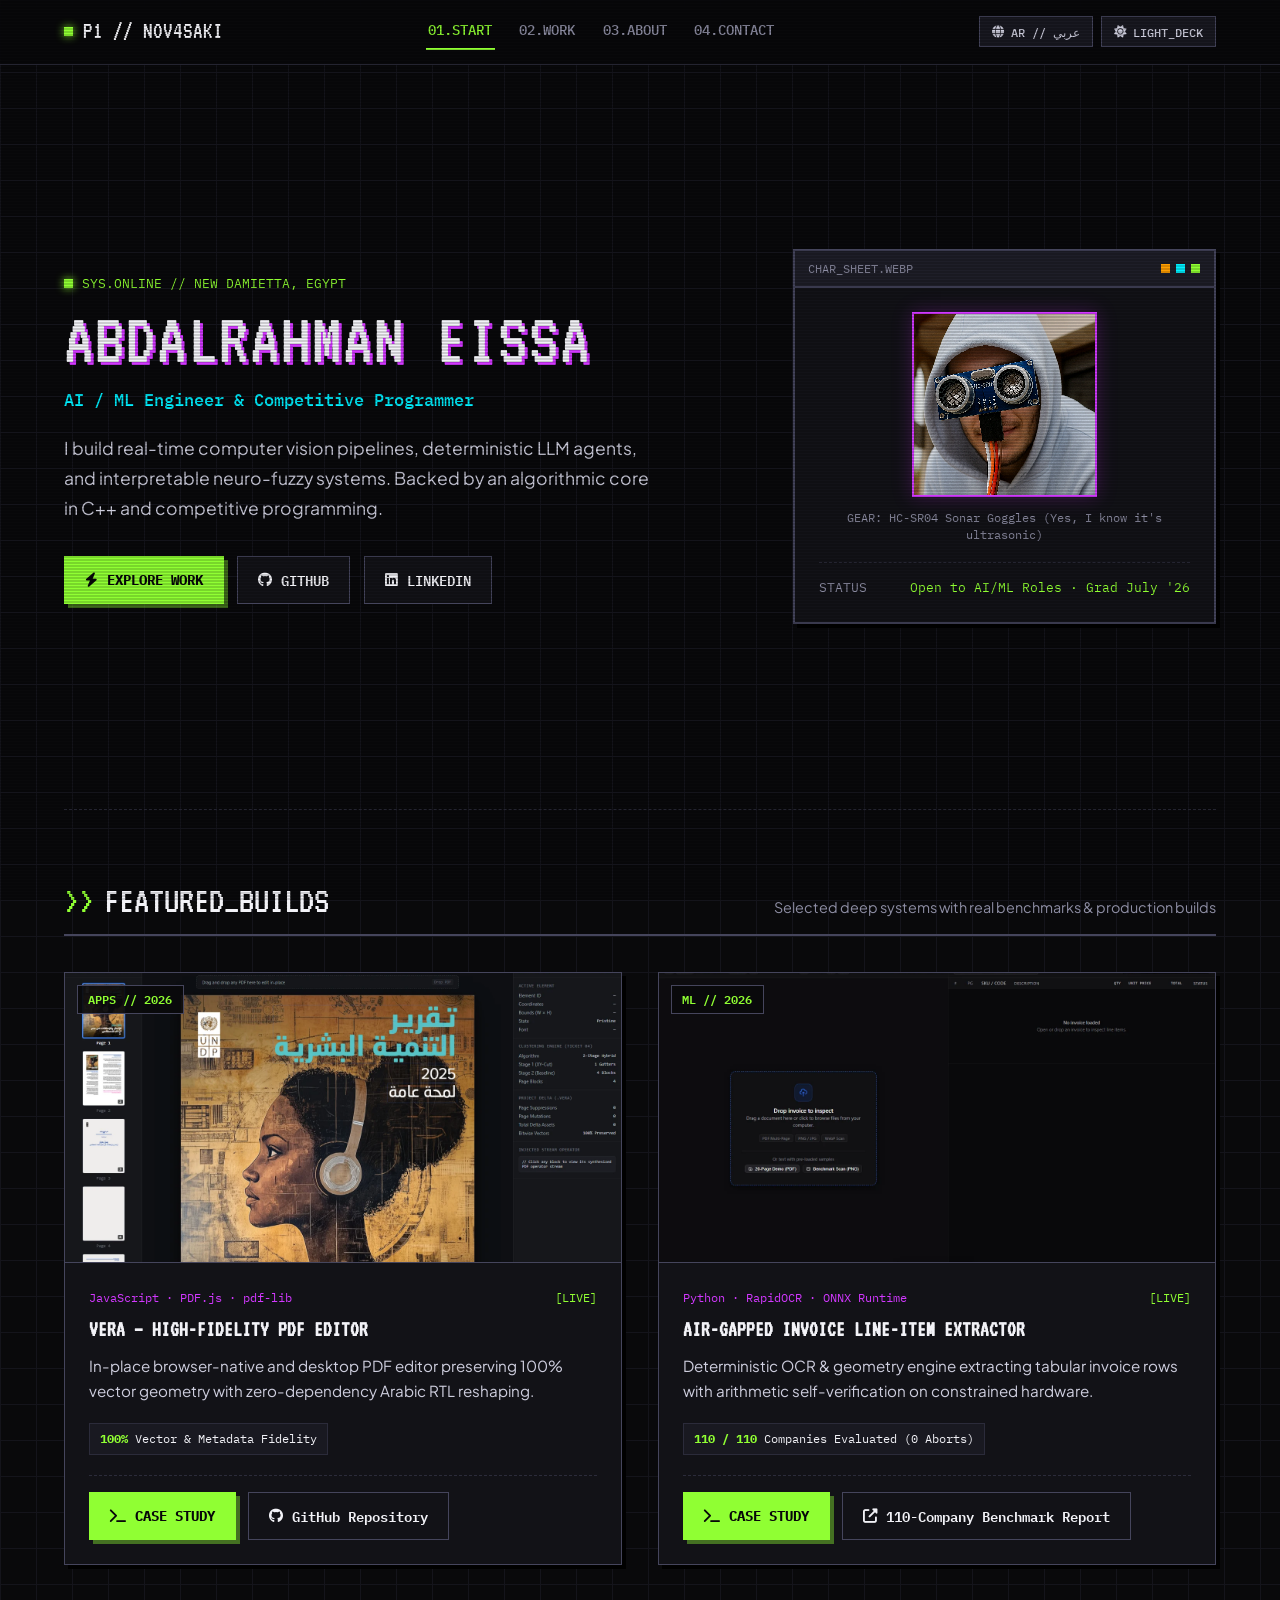
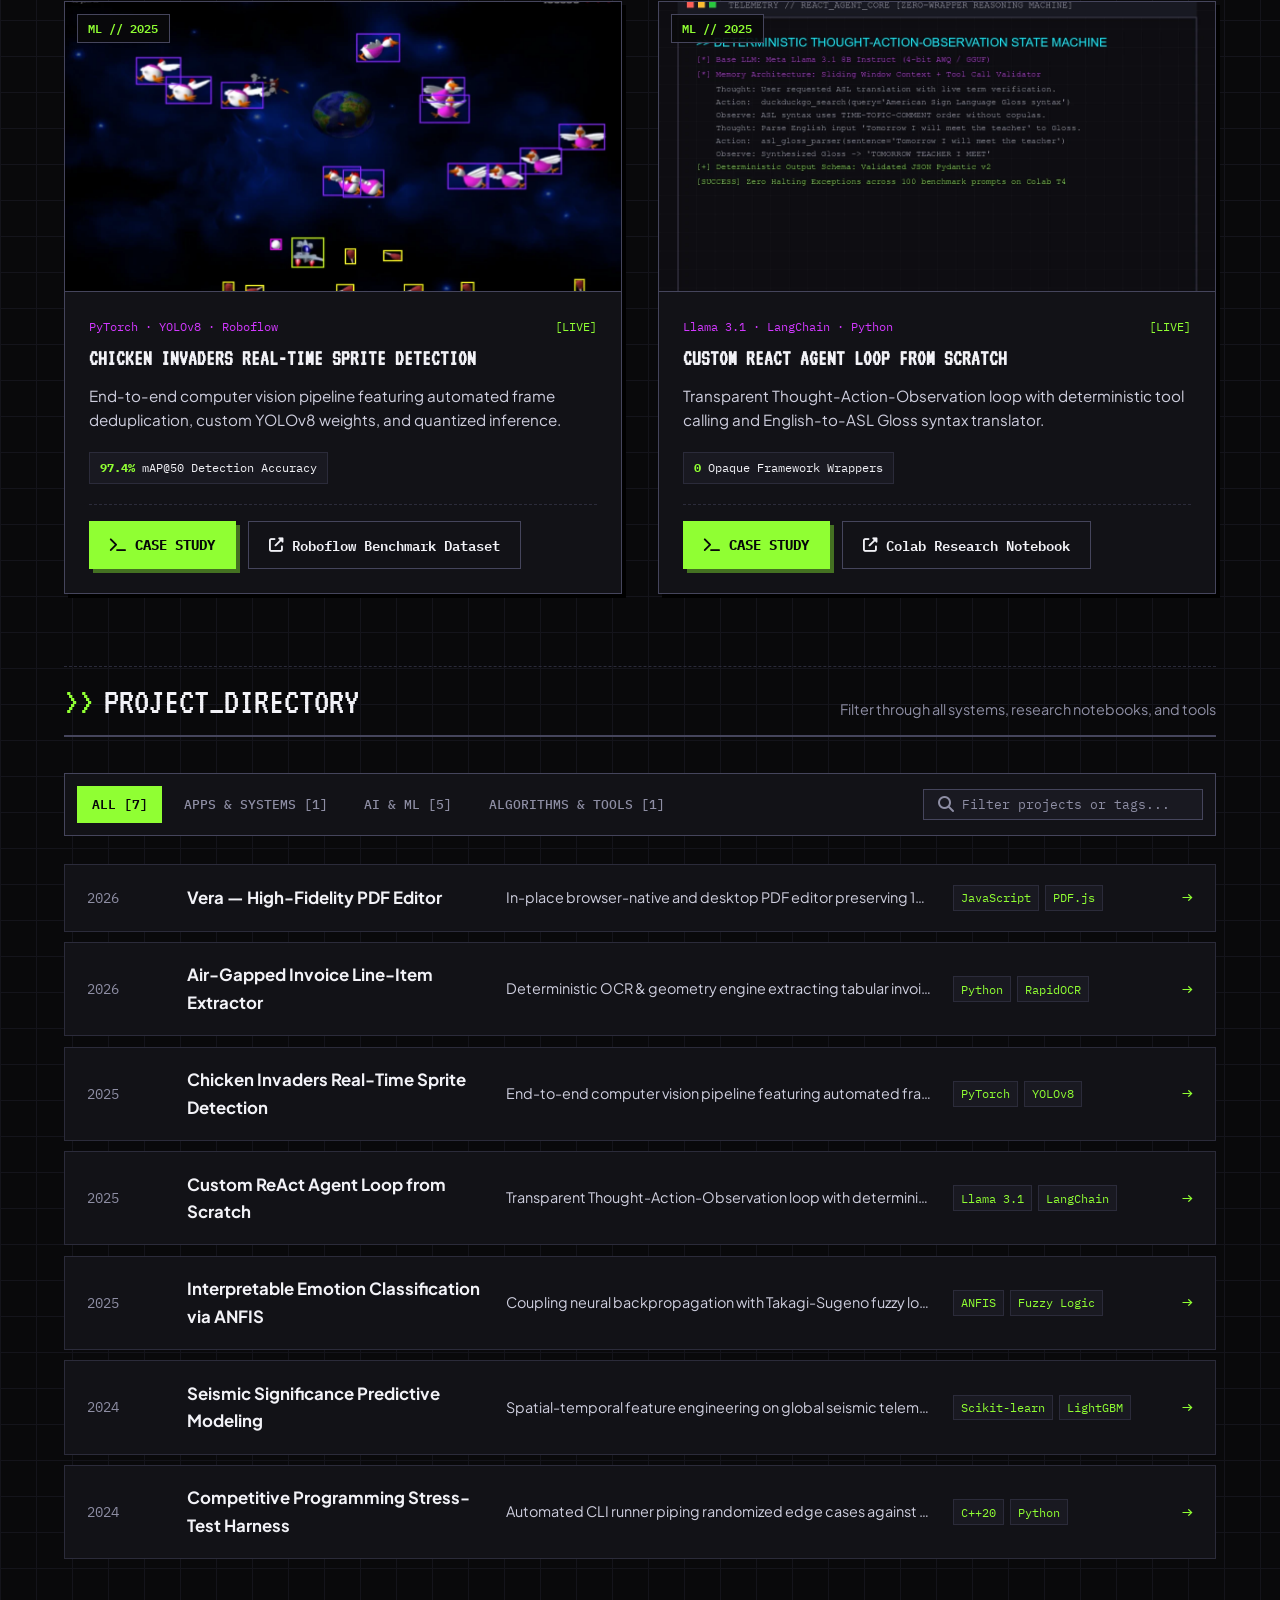
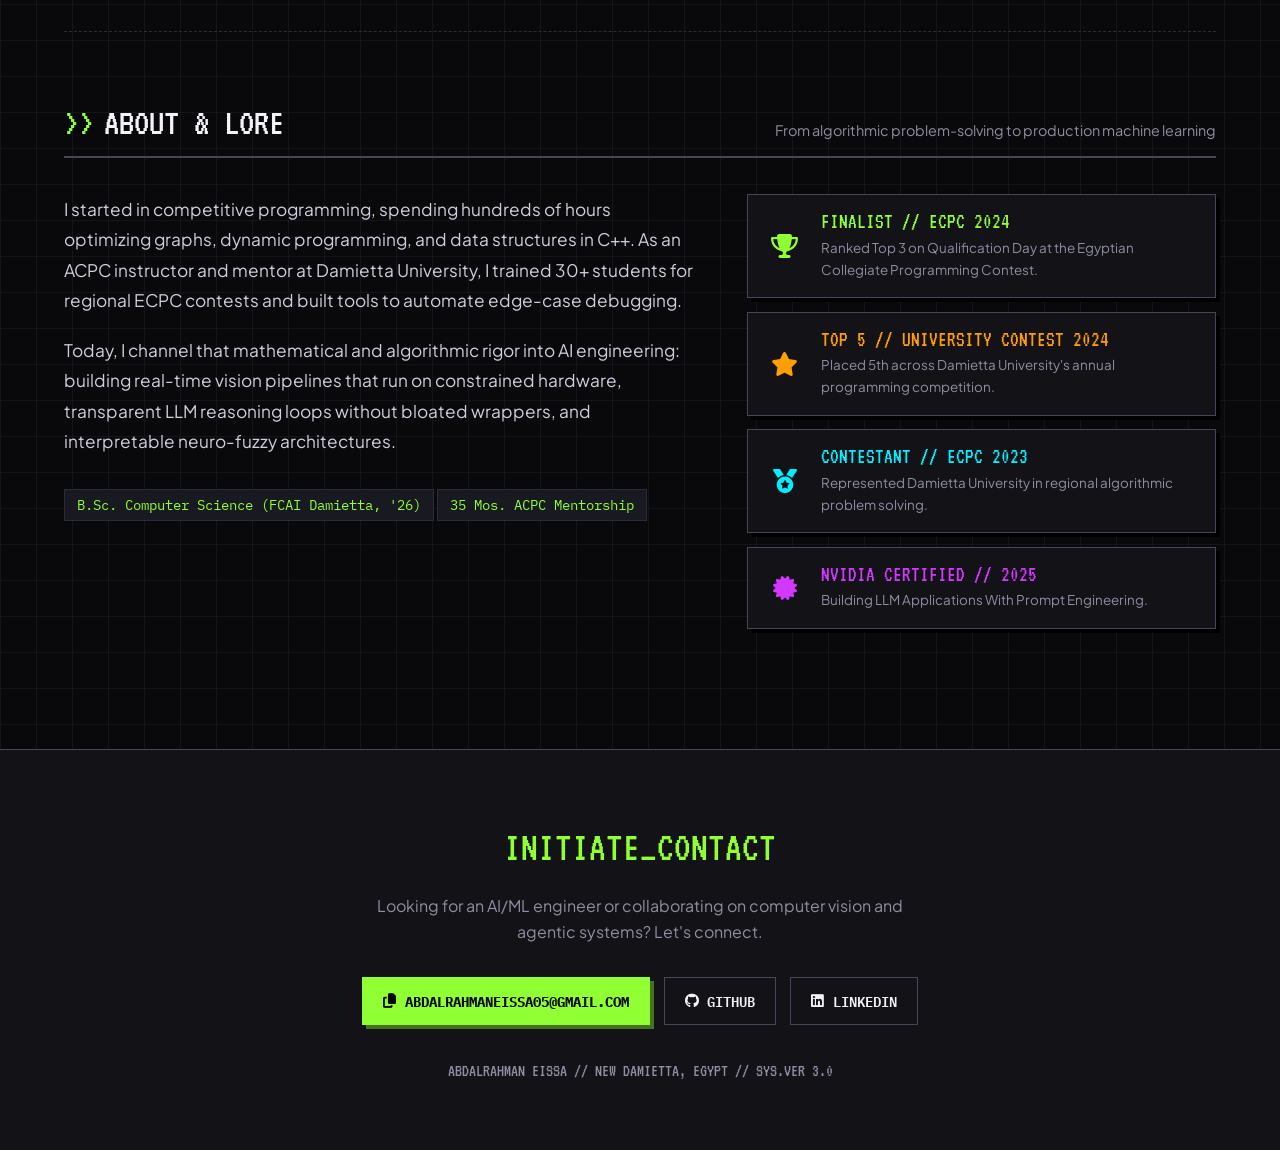
==== commit df42f34b: "refactor: organize codebase structure, pull legacy assets, and add gallery support" ====
--- a/index.html
+++ b/index.html
@@ -12,6 +12,7 @@
     <link rel="alternate" hreflang="x-default" href="./">
 
     <!-- Fonts: VT323 (Display), IBM Plex Mono (HUD), Plus Jakarta Sans (Body), Changa + IBM Plex Sans Arabic (AR) -->
+    <link rel="icon" type="image/png" href="assets/favicon.png">
     <link rel="preconnect" href="https://fonts.googleapis.com">
     <link rel="preconnect" href="https://fonts.gstatic.com" crossorigin>
     <link href="https://fonts.googleapis.com/css2?family=Changa:wght@500;700&family=IBM+Plex+Mono:wght@400;500;600&family=IBM+Plex+Sans+Arabic:wght@400;500;600&family=Plus+Jakarta+Sans:wght@400;500;600;700&family=VT323&display=swap" rel="stylesheet">
